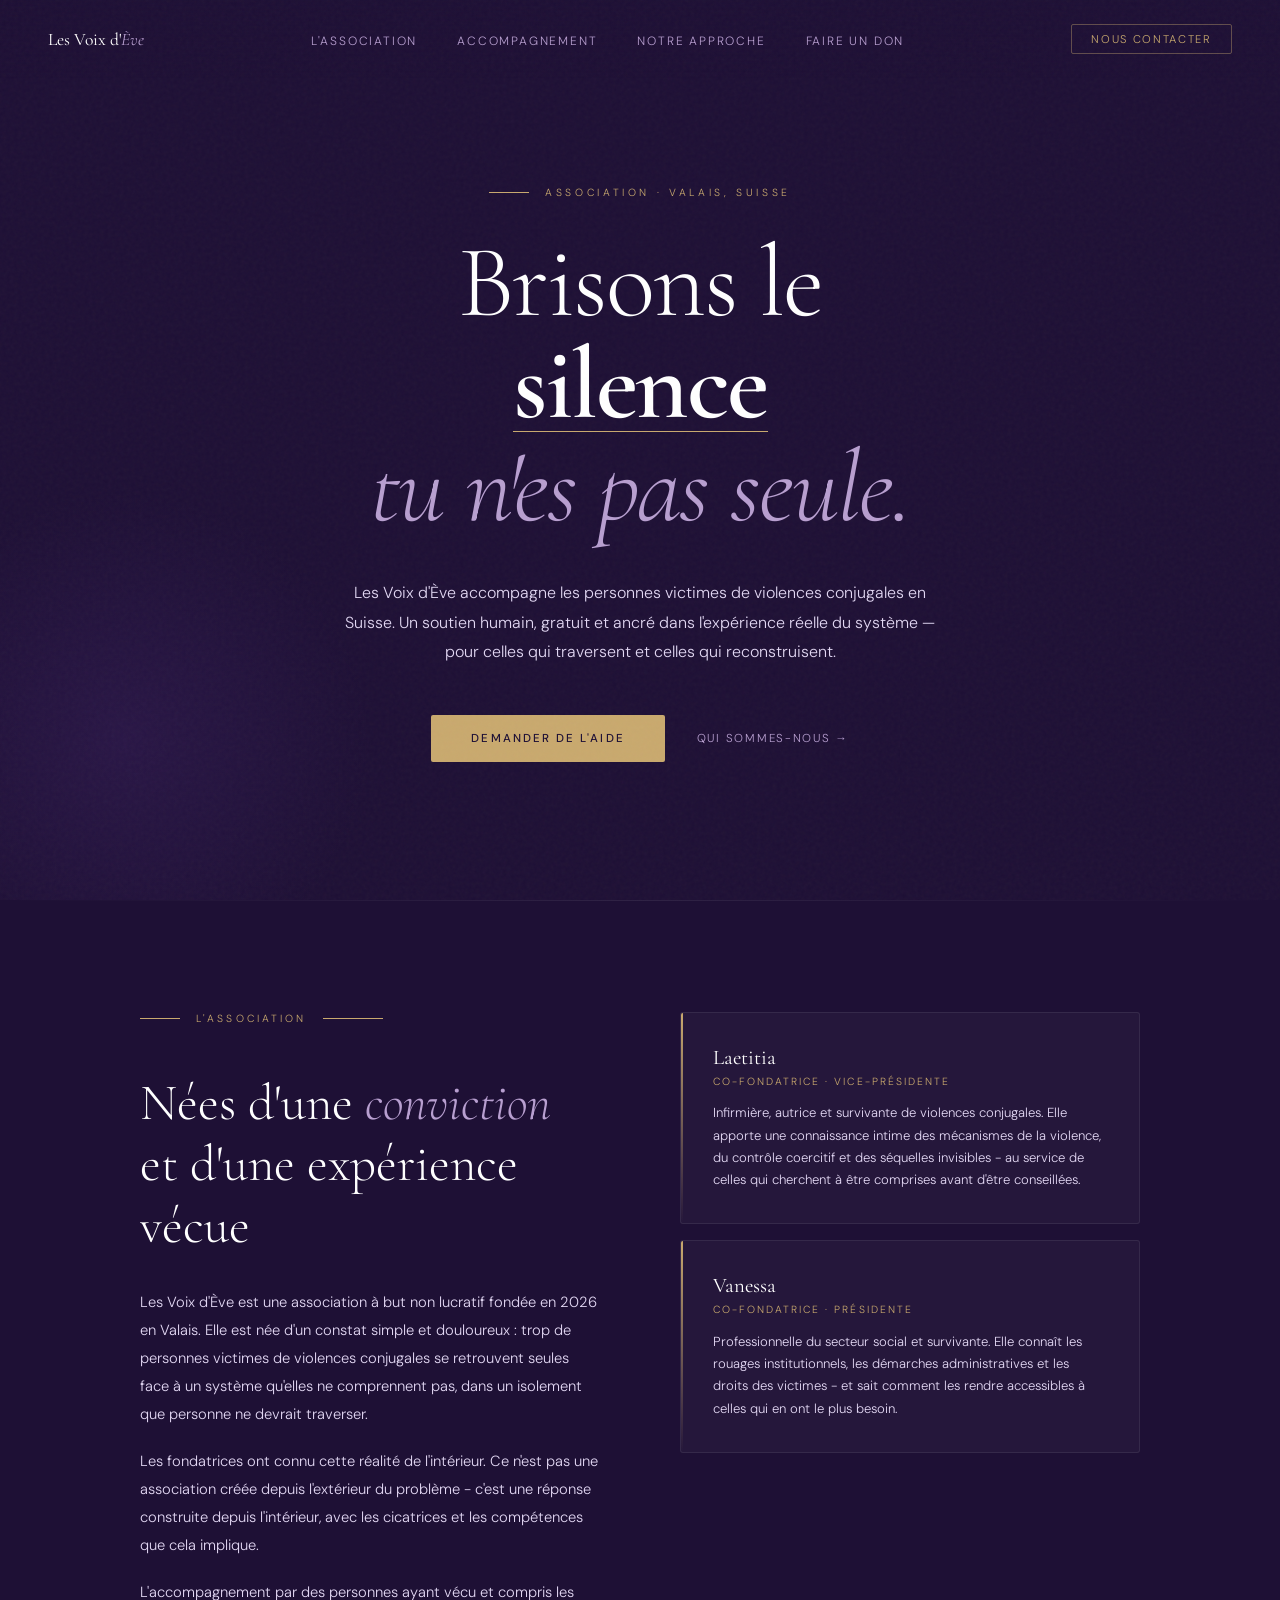
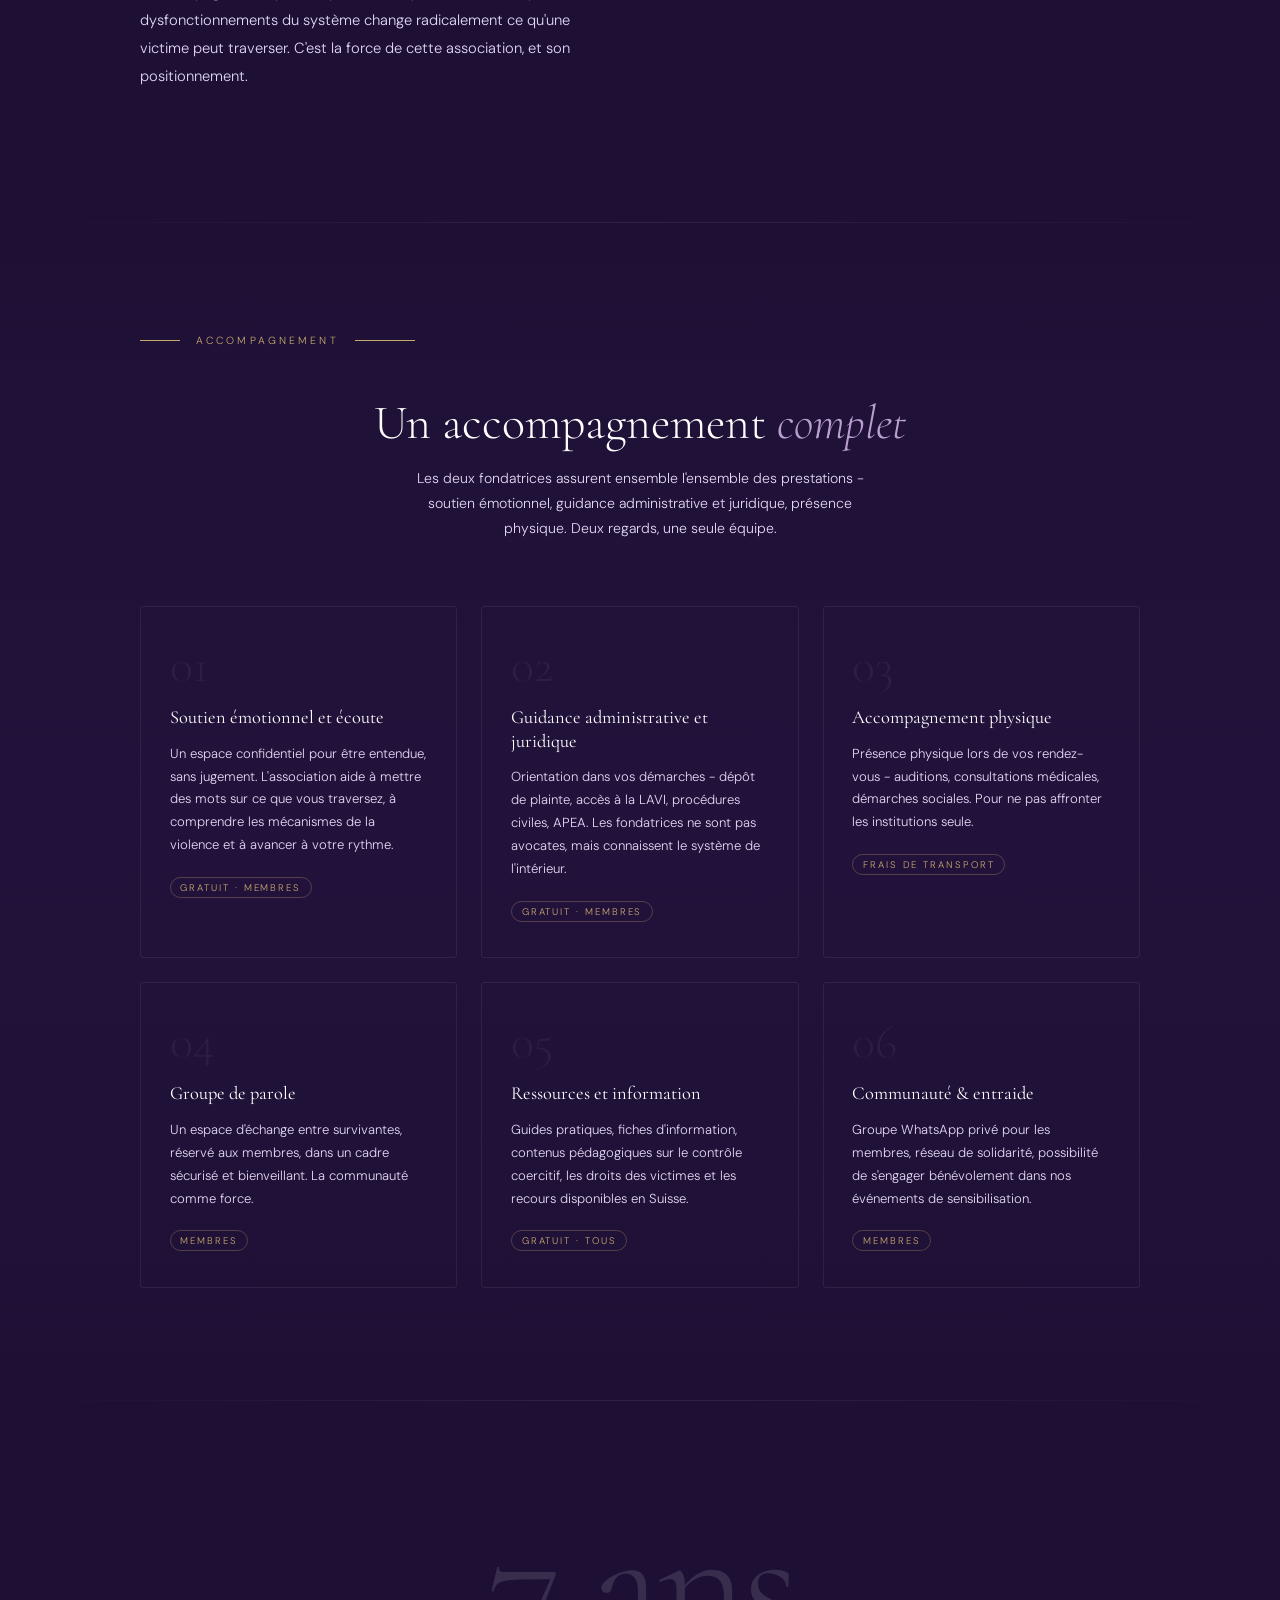
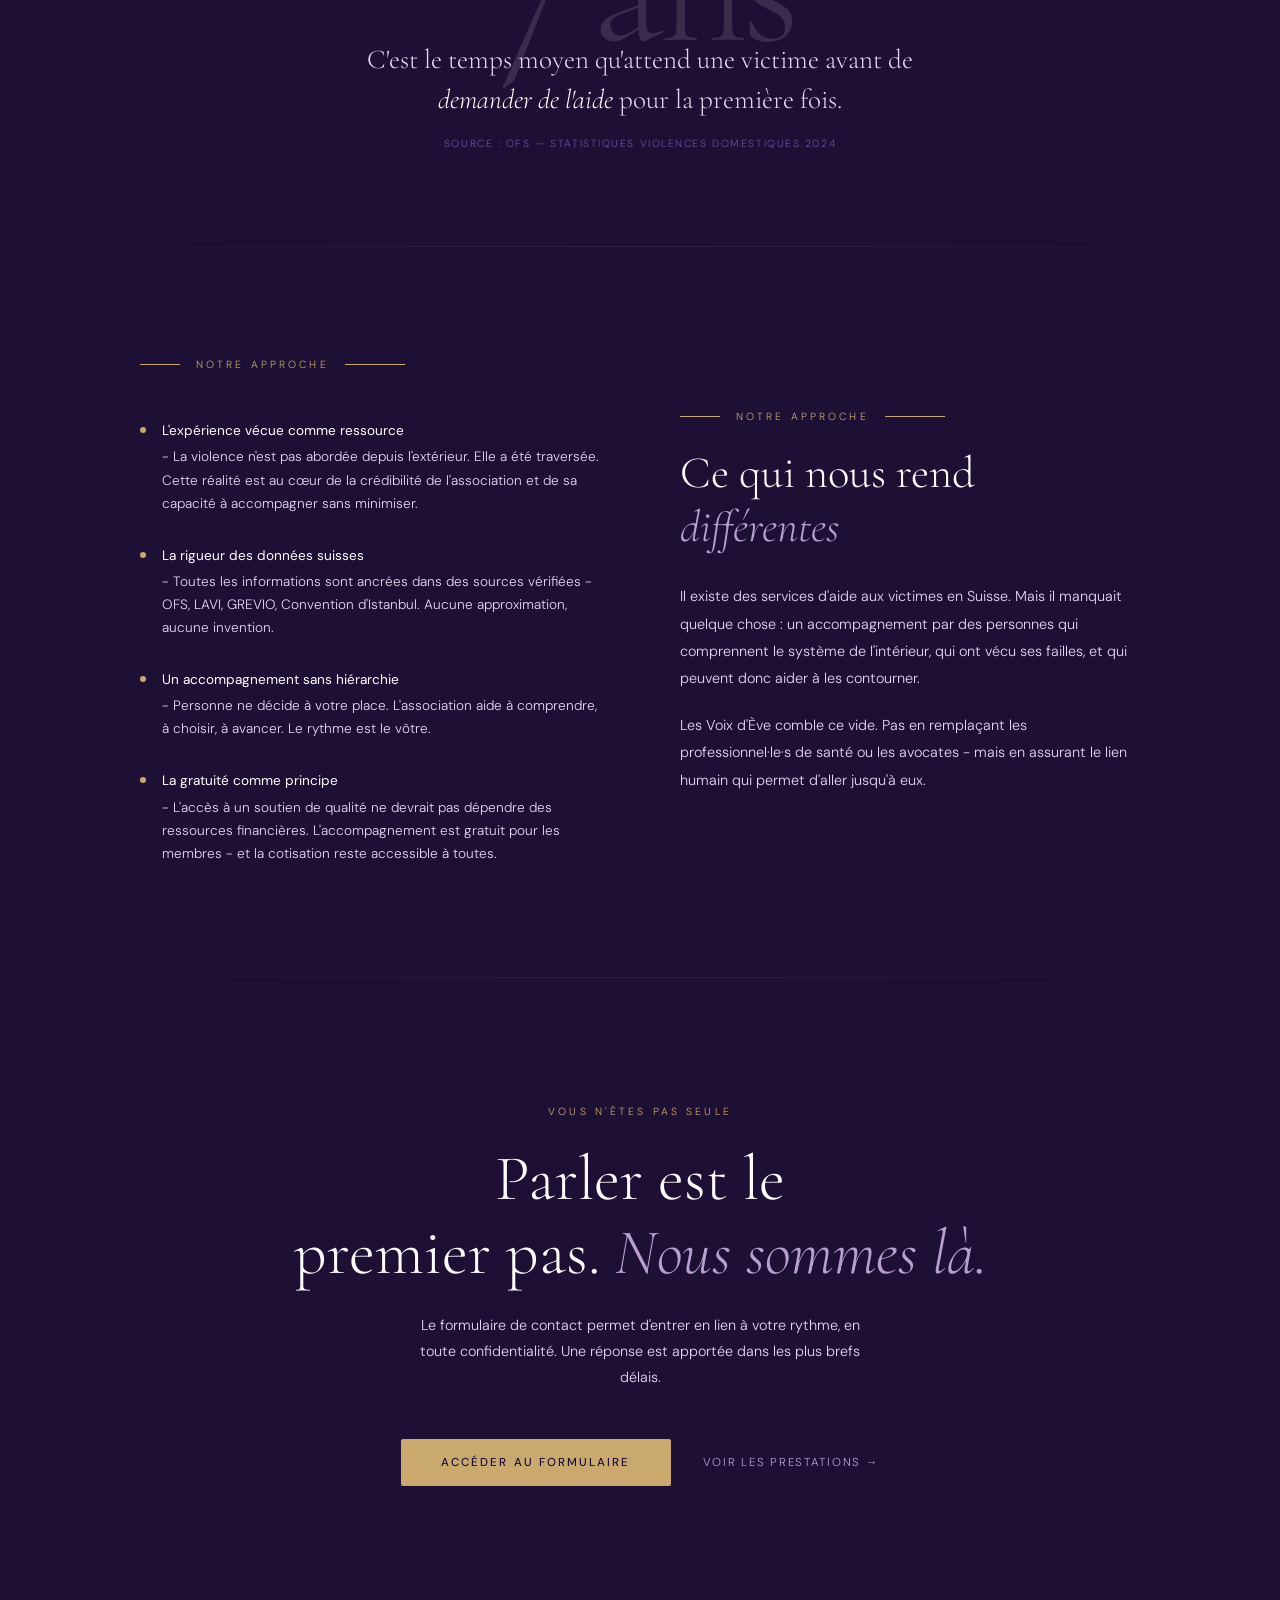
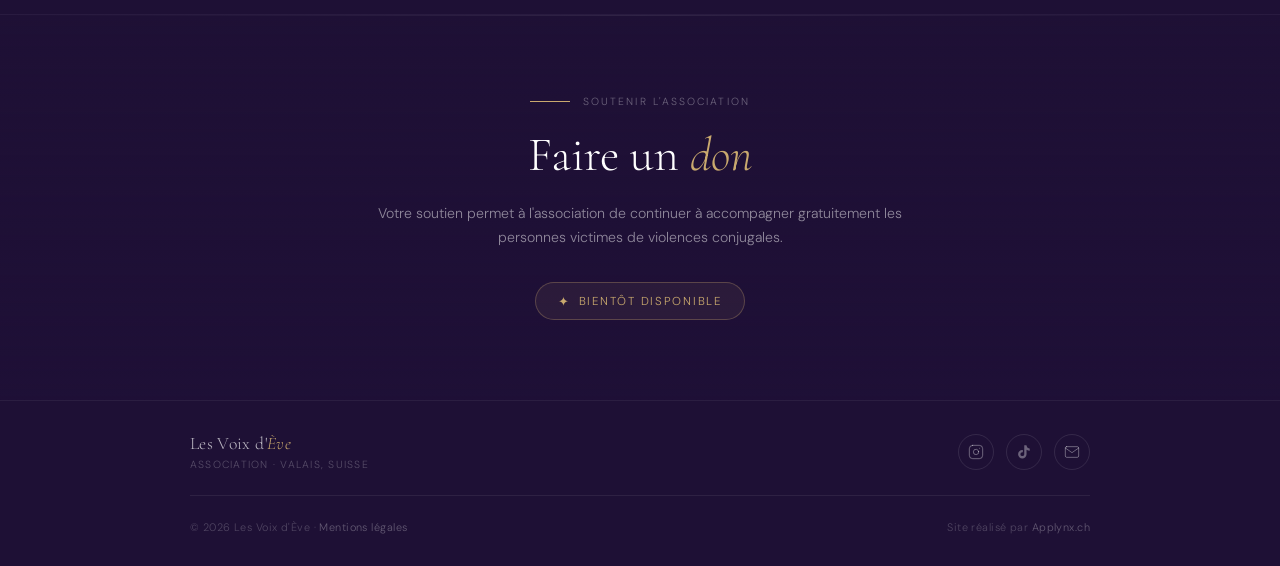
==== index.html @ c091efa7 "design: footer professionnel — logo + tagline à gauche, icônes rondes, bas de page sur 2 colonnes" ====
<!DOCTYPE html>
<html lang="fr">
<head>
  <meta charset="UTF-8" />
  <meta name="viewport" content="width=device-width, initial-scale=1.0" />

  <!-- SEO principal -->
  <title>Les Voix d'Ève – Accompagnement violences conjugales en Suisse</title>
  <meta name="description" content="Les Voix d'Ève est une association valaisanne qui accompagne gratuitement les victimes de violences conjugales en Suisse. Soutien émotionnel, guidance juridique et présence physique par des survivantes." />
  <meta name="keywords" content="violences conjugales Valais, aide victimes violences conjugales Suisse, association violences conjugales, soutien victimes, LAVI Valais, accompagnement juridique victimes, Les Voix d'Ève" />
  <meta name="author" content="Les Voix d'Ève" />
  <meta name="robots" content="index, follow" />
  <link rel="canonical" href="https://lesvoixdeve.ch/" />

  <!-- Open Graph (partage réseaux sociaux) -->
  <meta property="og:type" content="website" />
  <meta property="og:url" content="https://lesvoixdeve.ch/" />
  <meta property="og:title" content="Les Voix d'Ève – Accompagnement violences conjugales en Suisse" />
  <meta property="og:description" content="Association valaisanne qui accompagne gratuitement les victimes de violences conjugales. Soutien émotionnel, guidance juridique, présence physique." />
  <meta property="og:locale" content="fr_CH" />
  <meta property="og:site_name" content="Les Voix d'Ève" />

  <!-- Twitter Card -->
  <meta name="twitter:card" content="summary" />
  <meta name="twitter:title" content="Les Voix d'Ève – Accompagnement violences conjugales en Suisse" />
  <meta name="twitter:description" content="Association valaisanne qui accompagne gratuitement les victimes de violences conjugales en Suisse." />

  <!-- Données structurées Schema.org -->
  <script type="application/ld+json">
  {
    "@context": "https://schema.org",
    "@type": "NGO",
    "name": "Les Voix d'Ève",
    "alternateName": "Les Voix de Ve",
    "url": "https://lesvoixdeve.ch",
    "email": "lesvoixdeve@outlook.com",
    "description": "Association à but non lucratif qui accompagne gratuitement les personnes victimes de violences conjugales en Valais et en Suisse.",
    "foundingDate": "2026",
    "areaServed": {
      "@type": "State",
      "name": "Valais",
      "containedInPlace": {
        "@type": "Country",
        "name": "Suisse"
      }
    },
    "sameAs": [
      "https://www.instagram.com/lesvoixdeve",
      "https://www.tiktok.com/@lesvoixdeve"
    ],
    "contactPoint": {
      "@type": "ContactPoint",
      "email": "lesvoixdeve@outlook.com",
      "contactType": "customer support",
      "availableLanguage": "French"
    },
    "knowsAbout": [
      "Violences conjugales",
      "Aide aux victimes",
      "LAVI",
      "Soutien émotionnel",
      "Guidance juridique"
    ]
  }
  </script>

  <!-- Hreflang -->
  <link rel="alternate" hreflang="fr-CH" href="https://lesvoixdeve.ch/" />
  <link rel="alternate" hreflang="fr" href="https://lesvoixdeve.ch/" />

  <!-- Favicon -->
  <link rel="icon" type="image/svg+xml" href="favicon.svg" />
  <link rel="apple-touch-icon" href="favicon.svg" />

  <!-- Polices locales (conformité LPD — aucun transfert vers Google) -->
  <link rel="stylesheet" href="css/fonts.css" />
  <link rel="stylesheet" href="css/style.css" />
</head>
<body>

  <!-- NAVIGATION -->
  <nav class="nav" id="nav">
    <a href="index.html" class="nav-logo">Les Voix d'<em>Ève</em></a>
    <ul class="nav-links">
      <li><a href="#qui">L'association</a></li>
      <li><a href="#services">Accompagnement</a></li>
      <li><a href="#pourquoi">Notre approche</a></li>
      <li><a href="#don">Faire un don</a></li>
    </ul>
    <a href="https://tally.so/r/Y5dNWq" class="nav-cta" target="_blank" rel="noopener">Nous contacter</a>
    <button class="nav-burger" id="navBurger" aria-label="Menu">
      <span></span><span></span><span></span>
    </button>
  </nav>

  <!-- HERO -->
  <section class="hero" id="hero">
    <div class="hero-inner">
      <p class="hero-eyebrow">
        <span class="eyebrow-line"></span>
        Association · Valais, Suisse
      </p>
      <h1 class="hero-title">
        Brisons le<br>
        <strong>silence</strong><br>
        <em>tu n'es pas seule.</em>
      </h1>
      <p class="hero-desc">
        Les Voix d'Ève accompagne les personnes victimes de violences conjugales en Suisse. Un soutien humain, gratuit et ancré dans l'expérience réelle du système — pour celles qui traversent et celles qui reconstruisent.
      </p>
      <div class="hero-btns">
        <a href="https://tally.so/r/Y5dNWq" class="btn-primary" target="_blank" rel="noopener">Demander de l'aide</a>
        <a href="#qui" class="btn-ghost">Qui sommes-nous <span class="arrow">→</span></a>
      </div>
    </div>
  </section>

  <!-- QUI SOMMES-NOUS -->
  <section class="section-qui" id="qui">
    <div class="section-inner qui-grid">
      <div class="qui-text">
        <p class="section-eyebrow">
          <span class="eyebrow-line"></span>
          L'association
        </p>
        <h2 class="qui-title">Nées d'une <em>conviction</em> et d'une expérience vécue</h2>
        <p class="qui-para">Les Voix d'Ève est une association à but non lucratif fondée en 2026 en Valais. Elle est née d'un constat simple et douloureux : trop de personnes victimes de violences conjugales se retrouvent seules face à un système qu'elles ne comprennent pas, dans un isolement que personne ne devrait traverser.</p>
        <p class="qui-para">Les fondatrices ont connu cette réalité de l'intérieur. Ce n'est pas une association créée depuis l'extérieur du problème - c'est une réponse construite depuis l'intérieur, avec les cicatrices et les compétences que cela implique.</p>
        <p class="qui-para">L'accompagnement par des personnes ayant vécu et compris les dysfonctionnements du système change radicalement ce qu'une victime peut traverser. C'est la force de cette association, et son positionnement.</p>
      </div>
      <div class="qui-cards">
        <div class="fondatrices-card">
          <p class="fondatrice-name">Laetitia</p>
          <p class="fondatrice-role">Co-fondatrice · Vice-présidente</p>
          <p class="fondatrice-desc">Infirmière, autrice et survivante de violences conjugales. Elle apporte une connaissance intime des mécanismes de la violence, du contrôle coercitif et des séquelles invisibles - au service de celles qui cherchent à être comprises avant d'être conseillées.</p>
        </div>
        <div class="fondatrices-card">
          <p class="fondatrice-name">Vanessa</p>
          <p class="fondatrice-role">Co-fondatrice · Présidente</p>
          <p class="fondatrice-desc">Professionnelle du secteur social et survivante. Elle connaît les rouages institutionnels, les démarches administratives et les droits des victimes - et sait comment les rendre accessibles à celles qui en ont le plus besoin.</p>
        </div>
      </div>
    </div>
  </section>

  <!-- SERVICES -->
  <section class="section-services" id="services">
    <div class="section-inner">
      <p class="section-eyebrow">
        <span class="eyebrow-line"></span>
        Accompagnement
      </p>
      <h2 class="services-title">Un accompagnement <em>complet</em></h2>
      <p class="services-intro">Les deux fondatrices assurent ensemble l'ensemble des prestations - soutien émotionnel, guidance administrative et juridique, présence physique. Deux regards, une seule équipe.</p>
      <div class="services-grid">
        <div class="service-card">
          <span class="service-num">01</span>
          <h3 class="service-title">Soutien émotionnel et écoute</h3>
          <p class="service-desc">Un espace confidentiel pour être entendue, sans jugement. L'association aide à mettre des mots sur ce que vous traversez, à comprendre les mécanismes de la violence et à avancer à votre rythme.</p>
          <span class="service-tag">Gratuit · Membres</span>
        </div>
        <div class="service-card">
          <span class="service-num">02</span>
          <h3 class="service-title">Guidance administrative et juridique</h3>
          <p class="service-desc">Orientation dans vos démarches - dépôt de plainte, accès à la LAVI, procédures civiles, APEA. Les fondatrices ne sont pas avocates, mais connaissent le système de l'intérieur.</p>
          <span class="service-tag">Gratuit · Membres</span>
        </div>
        <div class="service-card">
          <span class="service-num">03</span>
          <h3 class="service-title">Accompagnement physique</h3>
          <p class="service-desc">Présence physique lors de vos rendez-vous - auditions, consultations médicales, démarches sociales. Pour ne pas affronter les institutions seule.</p>
          <span class="service-tag">Frais de transport</span>
        </div>
        <div class="service-card">
          <span class="service-num">04</span>
          <h3 class="service-title">Groupe de parole</h3>
          <p class="service-desc">Un espace d'échange entre survivantes, réservé aux membres, dans un cadre sécurisé et bienveillant. La communauté comme force.</p>
          <span class="service-tag">Membres</span>
        </div>
        <div class="service-card">
          <span class="service-num">05</span>
          <h3 class="service-title">Ressources et information</h3>
          <p class="service-desc">Guides pratiques, fiches d'information, contenus pédagogiques sur le contrôle coercitif, les droits des victimes et les recours disponibles en Suisse.</p>
          <span class="service-tag">Gratuit · Tous</span>
        </div>
        <div class="service-card">
          <span class="service-num">06</span>
          <h3 class="service-title">Communauté &amp; entraide</h3>
          <p class="service-desc">Groupe WhatsApp privé pour les membres, réseau de solidarité, possibilité de s'engager bénévolement dans nos événements de sensibilisation.</p>
          <span class="service-tag">Membres</span>
        </div>
      </div>
    </div>
  </section>

  <!-- STATISTIQUE CHOC -->
  <section class="section-stat">
    <div class="stat-bg-num">7 ans</div>
    <div class="stat-content">
      <p class="stat-text">C'est le temps moyen qu'attend une victime avant de <em>demander de l'aide</em> pour la première fois.</p>
      <p class="stat-source">Source : OFS — Statistiques violences domestiques 2024</p>
    </div>
  </section>

  <!-- NOTRE APPROCHE -->
  <section class="section-approche" id="pourquoi">
    <div class="section-inner approche-grid">
      <div class="approche-piliers">
        <p class="section-eyebrow">
          <span class="eyebrow-line"></span>
          Notre approche
        </p>
        <ul class="piliers-list">
          <li class="pilier-item">
            <span class="pilier-dot"></span>
            <span><strong>L'expérience vécue comme ressource</strong> - La violence n'est pas abordée depuis l'extérieur. Elle a été traversée. Cette réalité est au cœur de la crédibilité de l'association et de sa capacité à accompagner sans minimiser.</span>
          </li>
          <li class="pilier-item">
            <span class="pilier-dot"></span>
            <span><strong>La rigueur des données suisses</strong> - Toutes les informations sont ancrées dans des sources vérifiées - OFS, LAVI, GREVIO, Convention d'Istanbul. Aucune approximation, aucune invention.</span>
          </li>
          <li class="pilier-item">
            <span class="pilier-dot"></span>
            <span><strong>Un accompagnement sans hiérarchie</strong> - Personne ne décide à votre place. L'association aide à comprendre, à choisir, à avancer. Le rythme est le vôtre.</span>
          </li>
          <li class="pilier-item">
            <span class="pilier-dot"></span>
            <span><strong>La gratuité comme principe</strong> - L'accès à un soutien de qualité ne devrait pas dépendre des ressources financières. L'accompagnement est gratuit pour les membres - et la cotisation reste accessible à toutes.</span>
          </li>
        </ul>
      </div>
      <div class="approche-texte">
        <p class="section-eyebrow approche-eyebrow">
          <span class="eyebrow-line"></span>
          Notre approche
        </p>
        <h2 class="approche-title">Ce qui nous rend <em>différentes</em></h2>
        <p class="approche-para">Il existe des services d'aide aux victimes en Suisse. Mais il manquait quelque chose : un accompagnement par des personnes qui comprennent le système de l'intérieur, qui ont vécu ses failles, et qui peuvent donc aider à les contourner.</p>
        <p class="approche-para">Les Voix d'Ève comble ce vide. Pas en remplaçant les professionnel·le·s de santé ou les avocates - mais en assurant le lien humain qui permet d'aller jusqu'à eux.</p>
      </div>
    </div>
  </section>

  <!-- CTA FINAL -->
  <section class="section-cta">
    <div class="cta-inner">
      <p class="cta-eyebrow">Vous n'êtes pas seule</p>
      <h2 class="cta-title">Parler est le<br>premier pas. <em>Nous sommes là.</em></h2>
      <p class="cta-sub">Le formulaire de contact permet d'entrer en lien à votre rythme, en toute confidentialité. Une réponse est apportée dans les plus brefs délais.</p>
      <div class="cta-btns">
        <a href="https://tally.so/r/Y5dNWq" class="btn-primary" target="_blank" rel="noopener">Accéder au formulaire</a>
        <a href="prestations.html" class="btn-ghost">Voir les prestations <span class="arrow">→</span></a>
      </div>
    </div>
  </section>

  <!-- DON -->
  <section class="section-don" id="don">
    <div class="don-inner">
      <p class="don-eyebrow">
        <span class="eyebrow-line"></span>
        Soutenir l'association
      </p>
      <h2 class="don-title">Faire un <em>don</em></h2>
      <p class="don-sub">Votre soutien permet à l'association de continuer à accompagner gratuitement les personnes victimes de violences conjugales.</p>
      <div class="don-badge">
        <span class="don-badge-icon">✦</span>
        <span class="don-badge-text">Bientôt disponible</span>
      </div>
    </div>
  </section>

  <!-- FOOTER -->
  <footer class="site-footer">
    <div class="footer-inner">
      <div class="footer-brand">
        <span class="footer-logo">Les Voix d'<em>Ève</em></span>
        <span class="footer-tagline">Association · Valais, Suisse</span>
      </div>
      <div class="footer-links">
        <a href="https://www.instagram.com/lesvoixdeve" target="_blank" rel="noopener" class="footer-social-link" aria-label="Instagram">
          <svg xmlns="http://www.w3.org/2000/svg" width="16" height="16" viewBox="0 0 24 24" fill="none" stroke="currentColor" stroke-width="1.5" stroke-linecap="round" stroke-linejoin="round"><rect x="2" y="2" width="20" height="20" rx="5" ry="5"/><path d="M16 11.37A4 4 0 1 1 12.63 8 4 4 0 0 1 16 11.37z"/><line x1="17.5" y1="6.5" x2="17.51" y2="6.5"/></svg>
        </a>
        <a href="https://www.tiktok.com/@lesvoixdeve" target="_blank" rel="noopener" class="footer-social-link" aria-label="TikTok">
          <svg xmlns="http://www.w3.org/2000/svg" width="16" height="16" viewBox="0 0 24 24" fill="currentColor"><path d="M19.59 6.69a4.83 4.83 0 0 1-3.77-4.25V2h-3.45v13.67a2.89 2.89 0 0 1-2.88 2.5 2.89 2.89 0 0 1-2.89-2.89 2.89 2.89 0 0 1 2.89-2.89c.28 0 .54.04.79.1V9.01a6.33 6.33 0 0 0-.79-.05 6.34 6.34 0 0 0-6.34 6.34 6.34 6.34 0 0 0 6.34 6.34 6.34 6.34 0 0 0 6.33-6.34V8.69a8.18 8.18 0 0 0 4.78 1.52V6.76a4.85 4.85 0 0 1-1.01-.07z"/></svg>
        </a>
        <a href="mailto:lesvoixdeve@outlook.com" class="footer-social-link" aria-label="Email">
          <svg xmlns="http://www.w3.org/2000/svg" width="16" height="16" viewBox="0 0 24 24" fill="none" stroke="currentColor" stroke-width="1.5" stroke-linecap="round" stroke-linejoin="round"><path d="M4 4h16c1.1 0 2 .9 2 2v12c0 1.1-.9 2-2 2H4c-1.1 0-2-.9-2-2V6c0-1.1.9-2 2-2z"/><polyline points="22,6 12,13 2,6"/></svg>
        </a>
      </div>
    </div>
    <div class="footer-bottom">
      <span>© 2026 Les Voix d'Ève · <a href="mentions-legales.html">Mentions légales</a></span>
      <span>Site réalisé par <a href="https://applynx.ch" target="_blank" rel="noopener">Applynx.ch</a></span>
    </div>
  </footer>

  <script src="js/main.js"></script>
</body>
</html>
---- css/fonts.css ----
/* ── Polices hébergées localement (conformité LPD/RGPD) ───────── */

/* Cormorant Garamond 300 */
@font-face {
  font-family: 'Cormorant Garamond';
  font-style: normal;
  font-weight: 300;
  font-display: swap;
  src: url('../fonts/cormorant-garamond-v21-latin-300.woff2') format('woff2');
}

/* Cormorant Garamond 300 Italic */
@font-face {
  font-family: 'Cormorant Garamond';
  font-style: italic;
  font-weight: 300;
  font-display: swap;
  src: url('../fonts/cormorant-garamond-v21-latin-300italic.woff2') format('woff2');
}

/* Cormorant Garamond 400 */
@font-face {
  font-family: 'Cormorant Garamond';
  font-style: normal;
  font-weight: 400;
  font-display: swap;
  src: url('../fonts/cormorant-garamond-v21-latin-regular.woff2') format('woff2');
}

/* Cormorant Garamond 400 Italic */
@font-face {
  font-family: 'Cormorant Garamond';
  font-style: italic;
  font-weight: 400;
  font-display: swap;
  src: url('../fonts/cormorant-garamond-v21-latin-italic.woff2') format('woff2');
}

/* Cormorant Garamond 600 */
@font-face {
  font-family: 'Cormorant Garamond';
  font-style: normal;
  font-weight: 600;
  font-display: swap;
  src: url('../fonts/cormorant-garamond-v21-latin-600.woff2') format('woff2');
}

/* Cormorant Garamond 600 Italic */
@font-face {
  font-family: 'Cormorant Garamond';
  font-style: italic;
  font-weight: 600;
  font-display: swap;
  src: url('../fonts/cormorant-garamond-v21-latin-600italic.woff2') format('woff2');
}

/* DM Sans 300 */
@font-face {
  font-family: 'DM Sans';
  font-style: normal;
  font-weight: 300;
  font-display: swap;
  src: url('../fonts/dm-sans-v17-latin-300.woff2') format('woff2');
}

/* DM Sans 400 */
@font-face {
  font-family: 'DM Sans';
  font-style: normal;
  font-weight: 400;
  font-display: swap;
  src: url('../fonts/dm-sans-v17-latin-regular.woff2') format('woff2');
}

/* DM Sans 500 */
@font-face {
  font-family: 'DM Sans';
  font-style: normal;
  font-weight: 500;
  font-display: swap;
  src: url('../fonts/dm-sans-v17-latin-500.woff2') format('woff2');
}
---- css/style.css ----
/* ============================================================
   LES VOIX D'ÈVE — CSS PAGE D'ACCUEIL
   Version 1.0 · Avril 2026
   ============================================================ */

/* ── Variables ─────────────────────────────────────────────── */
:root {
  --violet-deep:  #1E1035;
  --violet-mid:   #3A2060;
  --violet-soft:  #6B4FA0;
  --violet-light: #B89FD0;
  --violet-pale:  #E4D9F5;
  --gold:         #C9A96E;
  --white:        #FFFFFF;
  --cream:        #FAF7F4;
}

/* ── Reset ──────────────────────────────────────────────────── */
*, *::before, *::after {
  margin: 0;
  padding: 0;
  box-sizing: border-box;
}

html { scroll-behavior: smooth; }

body {
  background-color: var(--violet-deep);
  color: var(--white);
  font-family: 'DM Sans', sans-serif;
  font-weight: 300;
  overflow-x: hidden;
  cursor: default;
}

/* Grain de texture */
body::before {
  content: '';
  position: fixed;
  inset: 0;
  background-image: url("data:image/svg+xml,%3Csvg viewBox='0 0 256 256' xmlns='http://www.w3.org/2000/svg'%3E%3Cfilter id='noise'%3E%3CfeTurbulence type='fractalNoise' baseFrequency='0.9' numOctaves='4' stitchTiles='stitch'/%3E%3C/filter%3E%3Crect width='100%25' height='100%25' filter='url(%23noise)'/%3E%3C/svg%3E");
  opacity: 0.035;
  pointer-events: none;
  z-index: 100;
}

/* ── Navigation ─────────────────────────────────────────────── */
.nav {
  position: fixed;
  top: 0;
  left: 0;
  right: 0;
  z-index: 50;
  display: flex;
  align-items: center;
  justify-content: space-between;
  padding: 1.5rem 3rem;
  background: linear-gradient(to bottom, rgba(30,16,53,0.95), transparent);
  transition: background 0.3s;
}

.nav.scrolled {
  background: rgba(30,16,53,0.97);
}

.nav-logo {
  font-family: 'Cormorant Garamond', serif;
  font-size: 1.1rem;
  font-weight: 400;
  color: var(--white);
  text-decoration: none;
}

.nav-logo em {
  font-style: italic;
  color: var(--violet-light);
}

.nav-links {
  display: flex;
  gap: 2.5rem;
  list-style: none;
}

.nav-links a {
  font-family: 'DM Sans', sans-serif;
  font-size: 0.75rem;
  letter-spacing: 0.15em;
  text-transform: uppercase;
  color: var(--violet-light);
  text-decoration: none;
  transition: color 0.2s;
}

.nav-links a:hover { color: var(--white); }

.nav-cta {
  font-size: 0.7rem;
  letter-spacing: 0.15em;
  text-transform: uppercase;
  color: var(--gold);
  text-decoration: none;
  border: 1px solid rgba(201,169,110,0.4);
  padding: 0.45rem 1.2rem;
  border-radius: 2px;
  transition: background 0.2s, color 0.2s;
}

.nav-cta:hover {
  background: var(--gold);
  color: var(--violet-deep);
}

.nav-burger {
  display: none;
  flex-direction: column;
  gap: 5px;
  background: none;
  border: none;
  cursor: pointer;
  padding: 4px;
}

.nav-burger span {
  display: block;
  width: 22px;
  height: 1.5px;
  background: var(--white);
  transition: transform 0.3s, opacity 0.3s;
}

/* ── Keyframes ──────────────────────────────────────────────── */
@keyframes fadeUp {
  from { opacity: 0; transform: translateY(24px); }
  to   { opacity: 1; transform: translateY(0); }
}

@keyframes lineReveal {
  from { transform: scaleX(0); }
  to   { transform: scaleX(1); }
}

@keyframes scrollPulse {
  0%, 100% { opacity: 0.4; transform: scaleY(1); }
  50%       { opacity: 0.9; transform: scaleY(1.2); }
}

/* ── Section séparateur ─────────────────────────────────────── */
section { position: relative; }

section::before {
  content: '';
  position: absolute;
  top: 0; left: 0; right: 0;
  height: 1px;
  background: linear-gradient(to right, transparent, rgba(255,255,255,0.08), transparent);
}

.hero::before { display: none; }

/* ── Eyebrow réutilisable ───────────────────────────────────── */
.section-eyebrow {
  font-size: 0.65rem;
  letter-spacing: 0.3em;
  text-transform: uppercase;
  color: var(--gold);
  display: flex;
  align-items: center;
  gap: 1rem;
  margin-bottom: 3rem;
}

.eyebrow-line {
  display: block;
  width: 40px;
  height: 1px;
  background: var(--gold);
  flex-shrink: 0;
}

.section-eyebrow::after {
  content: '';
  flex: 1;
  max-width: 60px;
  height: 1px;
  background: var(--gold);
}

/* ── Section inner ──────────────────────────────────────────── */
.section-inner {
  max-width: 1000px;
  margin: 0 auto;
}

/* ── HERO ───────────────────────────────────────────────────── */
.hero {
  min-height: 100vh;
  display: flex;
  flex-direction: column;
  justify-content: center;
  align-items: center;
  padding: 8rem 2rem 5rem;
  overflow: hidden;
  position: relative;
  width: 100%;
  box-sizing: border-box;
}

/* Cercle haut droite */
.hero::before {
  content: '';
  position: absolute;
  top: -20%; right: -15%;
  width: 700px; height: 700px;
  border-radius: 50%;
  background: radial-gradient(circle, rgba(107,79,160,0.18) 0%, transparent 70%);
  pointer-events: none;
}

/* Cercle bas gauche */
.hero::after {
  content: '';
  position: absolute;
  bottom: -10%; left: -10%;
  width: 500px; height: 500px;
  border-radius: 50%;
  background: radial-gradient(circle, rgba(58,32,96,0.4) 0%, transparent 70%);
  pointer-events: none;
}

.hero-inner {
  width: 100%;
  max-width: 860px;
  position: relative;
  z-index: 2;
  text-align: center;
}

.hero-eyebrow {
  font-size: 0.65rem;
  letter-spacing: 0.35em;
  text-transform: uppercase;
  color: var(--gold);
  display: flex;
  align-items: center;
  justify-content: center;
  gap: 1rem;
  margin-bottom: 2rem;
  opacity: 0;
  animation: fadeUp 0.8s ease forwards;
  animation-delay: 0.2s;
}

.hero-eyebrow .eyebrow-line {
  width: 40px;
  height: 1px;
  background: var(--gold);
  flex-shrink: 0;
}

.hero-title {
  font-family: 'Cormorant Garamond', serif;
  font-size: clamp(3.5rem, 8vw, 7rem);
  font-weight: 300;
  line-height: 1.0;
  letter-spacing: -0.02em;
  margin-bottom: 2.5rem;
  text-align: center;
  opacity: 0;
  animation: fadeUp 0.9s ease forwards;
  animation-delay: 0.4s;
}

.hero-title strong {
  position: relative;
  display: inline-block;
}

/* Ligne dorée sous "silence" */
.hero-title strong::after {
  content: '';
  position: absolute;
  bottom: 4px; left: 0;
  width: 100%; height: 1px;
  background: var(--gold);
  transform: scaleX(0);
  transform-origin: left;
  animation: lineReveal 0.8s ease forwards 1.4s;
}

.hero-title em {
  font-style: italic;
  color: var(--violet-light);
}

.hero-desc {
  max-width: 600px;
  margin-left: auto;
  margin-right: auto;
  font-size: 1rem;
  font-weight: 300;
  color: var(--violet-pale);
  line-height: 1.85;
  margin-bottom: 3rem;
  text-align: center;
  opacity: 0;
  animation: fadeUp 0.9s ease forwards;
  animation-delay: 0.7s;
}

.hero-btns {
  display: flex;
  align-items: center;
  justify-content: center;
  gap: 2rem;
  flex-wrap: wrap;
  opacity: 0;
  animation: fadeUp 0.9s ease forwards;
  animation-delay: 0.9s;
}

/* ── Boutons ────────────────────────────────────────────────── */
.btn-primary {
  display: inline-block;
  background: var(--gold);
  color: var(--violet-deep);
  font-family: 'DM Sans', sans-serif;
  font-size: 0.72rem;
  font-weight: 500;
  letter-spacing: 0.18em;
  text-transform: uppercase;
  text-decoration: none;
  padding: 1rem 2.5rem;
  border-radius: 2px;
  transition: opacity 0.2s, transform 0.2s;
}

.btn-primary:hover {
  opacity: 0.85;
  transform: translateY(-1px);
}

.btn-ghost {
  font-family: 'DM Sans', sans-serif;
  font-size: 0.72rem;
  letter-spacing: 0.15em;
  text-transform: uppercase;
  color: var(--violet-light);
  text-decoration: none;
  transition: color 0.2s;
}

.btn-ghost .arrow {
  display: inline-block;
  transition: transform 0.2s;
}

.btn-ghost:hover { color: var(--white); }
.btn-ghost:hover .arrow { transform: translateX(4px); }

/* Statistique flottante */
.hero-stat {
  position: absolute;
  right: 3rem;
  bottom: 8rem;
  text-align: right;
  z-index: 2;
  opacity: 0;
  animation: fadeUp 0.9s ease forwards;
  animation-delay: 1.1s;
}

.hero-stat-num {
  display: block;
  font-family: 'Cormorant Garamond', serif;
  font-size: 4rem;
  font-weight: 300;
  color: rgba(255,255,255,0.08);
  line-height: 1;
}

.hero-stat-label {
  display: block;
  font-size: 0.65rem;
  letter-spacing: 0.2em;
  text-transform: uppercase;
  color: var(--violet-soft);
}

/* Scroll hint */
.scroll-hint {
  position: absolute;
  bottom: 2.5rem;
  left: 50%;
  transform: translateX(-50%);
  display: flex;
  flex-direction: column;
  align-items: center;
  gap: 0.5rem;
  z-index: 2;
  opacity: 0;
  animation: fadeUp 0.9s ease forwards;
  animation-delay: 1.5s;
}

.scroll-text {
  font-size: 0.6rem;
  letter-spacing: 0.2em;
  text-transform: uppercase;
  color: var(--violet-soft);
  text-decoration: none;
  display: block;
}

.scroll-line {
  width: 1px;
  height: 40px;
  background: linear-gradient(to bottom, var(--violet-soft), transparent);
  animation: scrollPulse 2s ease-in-out infinite;
  animation-delay: 2s;
}

/* ── QUI SOMMES-NOUS ────────────────────────────────────────── */
.section-qui {
  padding: 7rem 3rem;
}

.qui-grid {
  display: grid;
  grid-template-columns: 1fr 1fr;
  gap: 5rem;
  align-items: start;
}

.qui-title {
  font-family: 'Cormorant Garamond', serif;
  font-size: clamp(2.2rem, 4vw, 3.2rem);
  font-weight: 300;
  line-height: 1.2;
  margin-bottom: 2rem;
}

.qui-title em {
  font-style: italic;
  color: var(--violet-light);
}

.qui-para {
  font-size: 0.92rem;
  font-weight: 300;
  color: var(--violet-pale);
  line-height: 1.9;
  margin-bottom: 1.2rem;
}

/* Cartes fondatrices */
.fondatrices-card {
  background: rgba(255,255,255,0.03);
  border: 1px solid rgba(255,255,255,0.08);
  border-radius: 3px;
  padding: 2rem;
  margin-bottom: 1rem;
  position: relative;
  overflow: hidden;
  transition: border-color 0.3s, background 0.3s;
}

.fondatrices-card:hover {
  border-color: rgba(201,169,110,0.25);
  background: rgba(255,255,255,0.05);
}

/* Liseré gauche doré */
.fondatrices-card::before {
  content: '';
  position: absolute;
  left: 0; top: 0; bottom: 0;
  width: 2px;
  background: linear-gradient(to bottom, var(--gold), transparent);
}

.fondatrice-name {
  font-family: 'Cormorant Garamond', serif;
  font-size: 1.3rem;
  font-weight: 400;
  color: var(--white);
  margin-bottom: 0.3rem;
}

.fondatrice-role {
  font-size: 0.65rem;
  letter-spacing: 0.2em;
  text-transform: uppercase;
  color: var(--gold);
  margin-bottom: 0.9rem;
}

.fondatrice-desc {
  font-size: 0.82rem;
  color: var(--violet-pale);
  line-height: 1.7;
}

/* ── SERVICES ───────────────────────────────────────────────── */
.section-services {
  padding: 7rem 3rem;
  background: linear-gradient(180deg, transparent, rgba(58,32,96,0.15), transparent);
}

.services-title {
  font-family: 'Cormorant Garamond', serif;
  font-size: clamp(2rem, 4vw, 3rem);
  font-weight: 300;
  text-align: center;
  line-height: 1.2;
  margin-bottom: 0.8rem;
}

.services-title em {
  font-style: italic;
  color: var(--violet-light);
}

.services-intro {
  font-size: 0.88rem;
  color: var(--violet-pale);
  text-align: center;
  max-width: 480px;
  margin: 0 auto 4rem;
  line-height: 1.8;
}

.services-grid {
  display: grid;
  grid-template-columns: repeat(3, 1fr);
  gap: 1.5rem;
}

.service-card {
  border: 1px solid rgba(255,255,255,0.07);
  border-radius: 3px;
  padding: 2.2rem 1.8rem;
  transition: border-color 0.3s, background 0.3s, transform 0.3s;
}

.service-card:hover {
  border-color: rgba(201,169,110,0.3);
  background: rgba(255,255,255,0.03);
  transform: translateY(-3px);
}

.service-num {
  font-family: 'Cormorant Garamond', serif;
  font-size: 3rem;
  font-weight: 300;
  color: rgba(255,255,255,0.05);
  display: block;
  margin-bottom: 1rem;
  line-height: 1;
}

.service-title {
  font-family: 'Cormorant Garamond', serif;
  font-size: 1.15rem;
  font-weight: 400;
  color: var(--white);
  line-height: 1.3;
  margin-bottom: 0.8rem;
}

.service-desc {
  font-size: 0.82rem;
  color: var(--violet-pale);
  line-height: 1.75;
}

.service-tag {
  display: inline-block;
  font-size: 0.6rem;
  letter-spacing: 0.2em;
  text-transform: uppercase;
  color: var(--gold);
  border: 1px solid rgba(201,169,110,0.3);
  padding: 0.2rem 0.6rem;
  border-radius: 20px;
  margin-top: 1.2rem;
}

/* ── STATISTIQUE CHOC ───────────────────────────────────────── */
.section-stat {
  padding: 6rem 3rem;
  text-align: center;
  position: relative;
  overflow: hidden;
}

.stat-bg-num {
  font-family: 'Cormorant Garamond', serif;
  font-size: clamp(5rem, 14vw, 11rem);
  font-weight: 300;
  color: rgba(255,255,255,0.12);
  letter-spacing: -0.04em;
  display: block;
  line-height: 1;
  user-select: none;
  pointer-events: none;
}

.stat-content {
  position: relative;
  z-index: 2;
  margin-top: -2rem;
}

.stat-text {
  font-family: 'Cormorant Garamond', serif;
  font-size: clamp(1.2rem, 2.5vw, 1.7rem);
  font-weight: 300;
  color: var(--violet-pale);
  max-width: 600px;
  margin: 0 auto;
  line-height: 1.5;
}

.stat-text em {
  font-style: italic;
  color: var(--white);
}

.stat-source {
  font-size: 0.65rem;
  letter-spacing: 0.15em;
  text-transform: uppercase;
  color: var(--violet-soft);
  margin-top: 1rem;
}

/* ── NOTRE APPROCHE ─────────────────────────────────────────── */
.section-approche {
  padding: 7rem 3rem;
}

.approche-grid {
  display: grid;
  grid-template-columns: 1fr 1fr;
  gap: 5rem;
  align-items: center;
}

.piliers-list {
  list-style: none;
  display: flex;
  flex-direction: column;
  gap: 1.8rem;
}

.pilier-item {
  display: flex;
  gap: 1rem;
  align-items: flex-start;
  font-size: 0.85rem;
  color: var(--violet-pale);
  line-height: 1.7;
}

.pilier-dot {
  width: 6px;
  height: 6px;
  border-radius: 50%;
  background: var(--gold);
  flex-shrink: 0;
  margin-top: 0.5rem;
}

.pilier-item strong {
  color: var(--white);
  font-weight: 400;
  display: block;
  margin-bottom: 0.2rem;
}

.approche-eyebrow { margin-bottom: 1.5rem; }

.approche-title {
  font-family: 'Cormorant Garamond', serif;
  font-size: clamp(2rem, 3.5vw, 2.8rem);
  font-weight: 300;
  line-height: 1.2;
  margin-bottom: 1.8rem;
}

.approche-title em {
  font-style: italic;
  color: var(--violet-light);
}

.approche-para {
  font-size: 0.9rem;
  color: var(--violet-pale);
  line-height: 1.9;
  margin-bottom: 1.2rem;
}

/* ── CTA FINAL ──────────────────────────────────────────────── */
.section-cta {
  padding: 8rem 3rem;
  text-align: center;
  position: relative;
  overflow: hidden;
}

.section-cta::before {
  content: '';
  position: absolute;
  inset: 0;
  background: radial-gradient(ellipse at center, rgba(107,79,160,0.2) 0%, transparent 70%);
  pointer-events: none;
}

.cta-inner {
  position: relative;
  z-index: 2;
}

.cta-eyebrow {
  font-size: 0.65rem;
  letter-spacing: 0.3em;
  text-transform: uppercase;
  color: var(--gold);
  display: block;
  margin-bottom: 1.5rem;
}

.cta-title {
  font-family: 'Cormorant Garamond', serif;
  font-size: clamp(2.5rem, 5vw, 4rem);
  font-weight: 300;
  line-height: 1.15;
  margin-bottom: 1.5rem;
}

.cta-title em {
  font-style: italic;
  color: var(--violet-light);
}

.cta-sub {
  font-size: 0.9rem;
  color: var(--violet-pale);
  max-width: 440px;
  margin: 0 auto 3rem;
  line-height: 1.8;
}

.cta-btns {
  display: flex;
  justify-content: center;
  align-items: center;
  gap: 2rem;
  flex-wrap: wrap;
}

/* ── Responsive ─────────────────────────────────────────────── */
@media (max-width: 768px) {
  .nav {
    padding: 1.2rem 1.5rem;
  }

  .nav-links { display: none; }

  .nav-burger { display: flex; }

  .nav-links.open {
    display: flex;
    flex-direction: column;
    position: fixed;
    top: 0; left: 0; right: 0; bottom: 0;
    background: rgba(30,16,53,0.98);
    justify-content: center;
    align-items: center;
    gap: 2.5rem;
    z-index: 40;
  }

  .nav-links.open a {
    font-size: 1rem;
  }

  .hero {
    padding: 7rem 1.5rem 4rem;
  }

  .hero-stat { display: none; }

  .qui-grid,
  .approche-grid {
    grid-template-columns: 1fr;
    gap: 3rem;
  }

  .services-grid {
    grid-template-columns: 1fr;
  }

  .section-qui,
  .section-services,
  .section-approche {
    padding: 5rem 1.5rem;
  }

  .section-cta { padding: 5rem 1.5rem; }

  .cta-btns { flex-direction: column; gap: 1rem; }

  .scroll-hint { display: none; }
}

/* ── Footer ─────────────────────────────────────────────────── */
.site-footer {
  text-align: center;
  padding: 2rem 1.5rem;
  border-top: 1px solid rgba(255,255,255,0.06);
}

.site-footer p {
  font-size: 0.72rem;
  color: rgba(255,255,255,0.25);
  letter-spacing: 0.05em;
}

.site-footer a {
  color: rgba(255,255,255,0.35);
  text-decoration: none;
  transition: color 0.2s;
}

.site-footer a:hover {
  color: var(--gold);
}

/* ── Section Don ─────────────────────────────────────────────── */
.section-don {
  padding: 5rem 2rem;
  text-align: center;
  background: linear-gradient(180deg, rgba(45,27,78,0) 0%, rgba(30,15,55,0.6) 100%);
  border-top: 1px solid rgba(255,255,255,0.05);
}

.don-inner {
  max-width: 560px;
  margin: 0 auto;
}

.don-eyebrow {
  display: flex;
  align-items: center;
  justify-content: center;
  gap: 0.8rem;
  font-size: 0.65rem;
  letter-spacing: 0.2em;
  text-transform: uppercase;
  color: rgba(255,255,255,0.35);
  margin-bottom: 1.2rem;
}

.don-title {
  font-family: 'Cormorant Garamond', serif;
  font-size: clamp(2rem, 4vw, 3rem);
  font-weight: 300;
  color: var(--white);
  margin-bottom: 1rem;
  line-height: 1.2;
}

.don-title em {
  font-style: italic;
  color: var(--gold);
}

.don-sub {
  font-size: 0.88rem;
  color: rgba(255,255,255,0.5);
  line-height: 1.75;
  margin-bottom: 2rem;
}

.don-badge {
  display: inline-flex;
  align-items: center;
  gap: 0.6rem;
  background: rgba(201,169,110,0.08);
  border: 1px solid rgba(201,169,110,0.3);
  border-radius: 40px;
  padding: 0.6rem 1.4rem;
}

.don-badge-icon {
  color: var(--gold);
  font-size: 0.8rem;
}

.don-badge-text {
  font-size: 0.72rem;
  letter-spacing: 0.15em;
  text-transform: uppercase;
  color: var(--gold);
}

/* ── Footer redesign ───────────────────────────────────────────────── */
.footer-inner {
  display: flex;
  align-items: center;
  justify-content: space-between;
  gap: 1.5rem;
  max-width: 900px;
  margin: 0 auto 1.5rem;
  padding-bottom: 1.5rem;
  border-bottom: 1px solid rgba(255,255,255,0.07);
}

.footer-brand {
  display: flex;
  flex-direction: column;
  gap: 0.25rem;
  text-align: left;
}

.footer-logo {
  font-family: 'Cormorant Garamond', serif;
  font-size: 1.1rem;
  font-weight: 300;
  color: rgba(255,255,255,0.7);
  letter-spacing: 0.02em;
}

.footer-logo em {
  font-style: italic;
  color: var(--gold);
}

.footer-tagline {
  font-size: 0.65rem;
  letter-spacing: 0.12em;
  text-transform: uppercase;
  color: rgba(255,255,255,0.25);
}

.footer-links {
  display: flex;
  align-items: center;
  gap: 0.75rem;
}

.footer-social-link {
  display: inline-flex;
  align-items: center;
  justify-content: center;
  width: 36px;
  height: 36px;
  border-radius: 50%;
  border: 1px solid rgba(255,255,255,0.1);
  color: rgba(255,255,255,0.4);
  text-decoration: none;
  transition: border-color 0.2s, color 0.2s, background 0.2s;
}

.footer-social-link:hover {
  border-color: var(--gold);
  color: var(--gold);
  background: rgba(201,169,110,0.08);
}

.footer-bottom {
  display: flex;
  align-items: center;
  justify-content: space-between;
  max-width: 900px;
  margin: 0 auto;
  gap: 1rem;
  flex-wrap: wrap;
}

.footer-bottom span {
  font-size: 0.68rem;
  color: rgba(255,255,255,0.22);
  letter-spacing: 0.04em;
}

.footer-bottom a {
  color: rgba(255,255,255,0.3);
  text-decoration: none;
  transition: color 0.2s;
}

.footer-bottom a:hover {
  color: var(--gold);
}
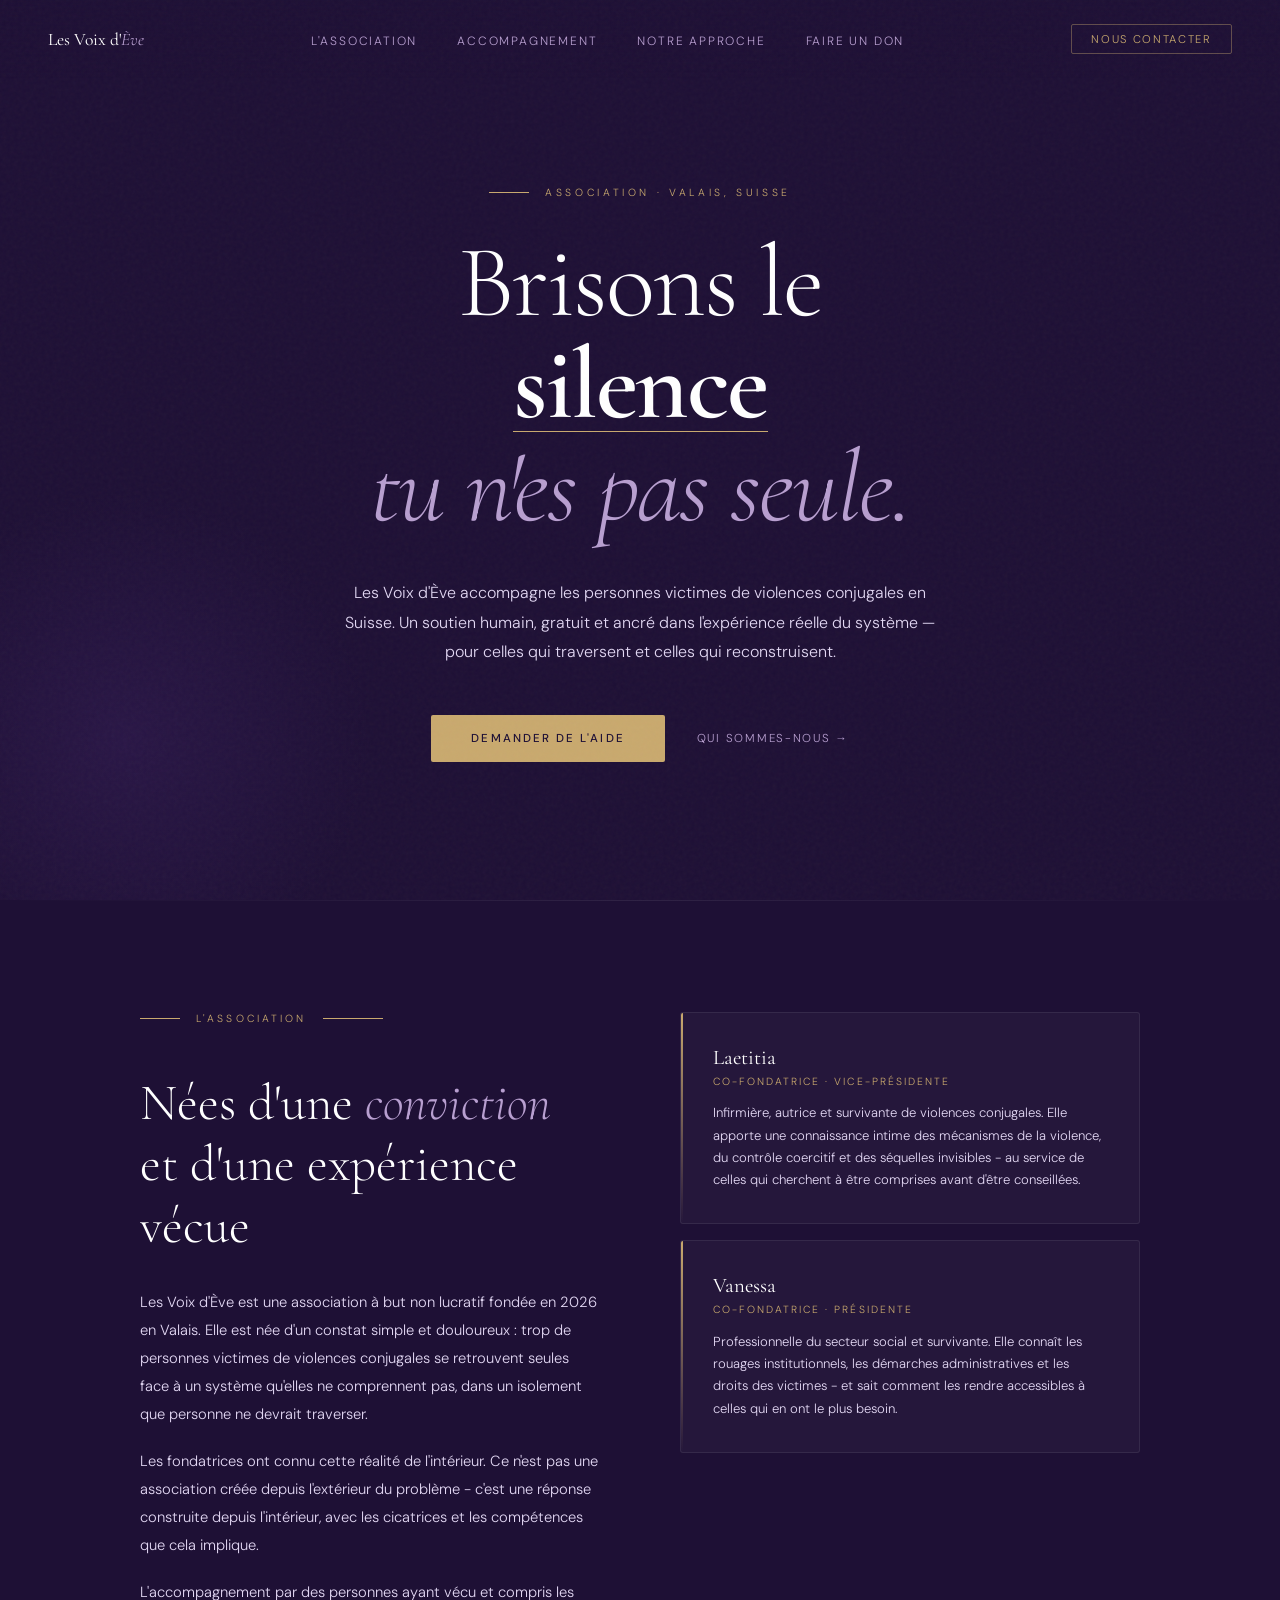
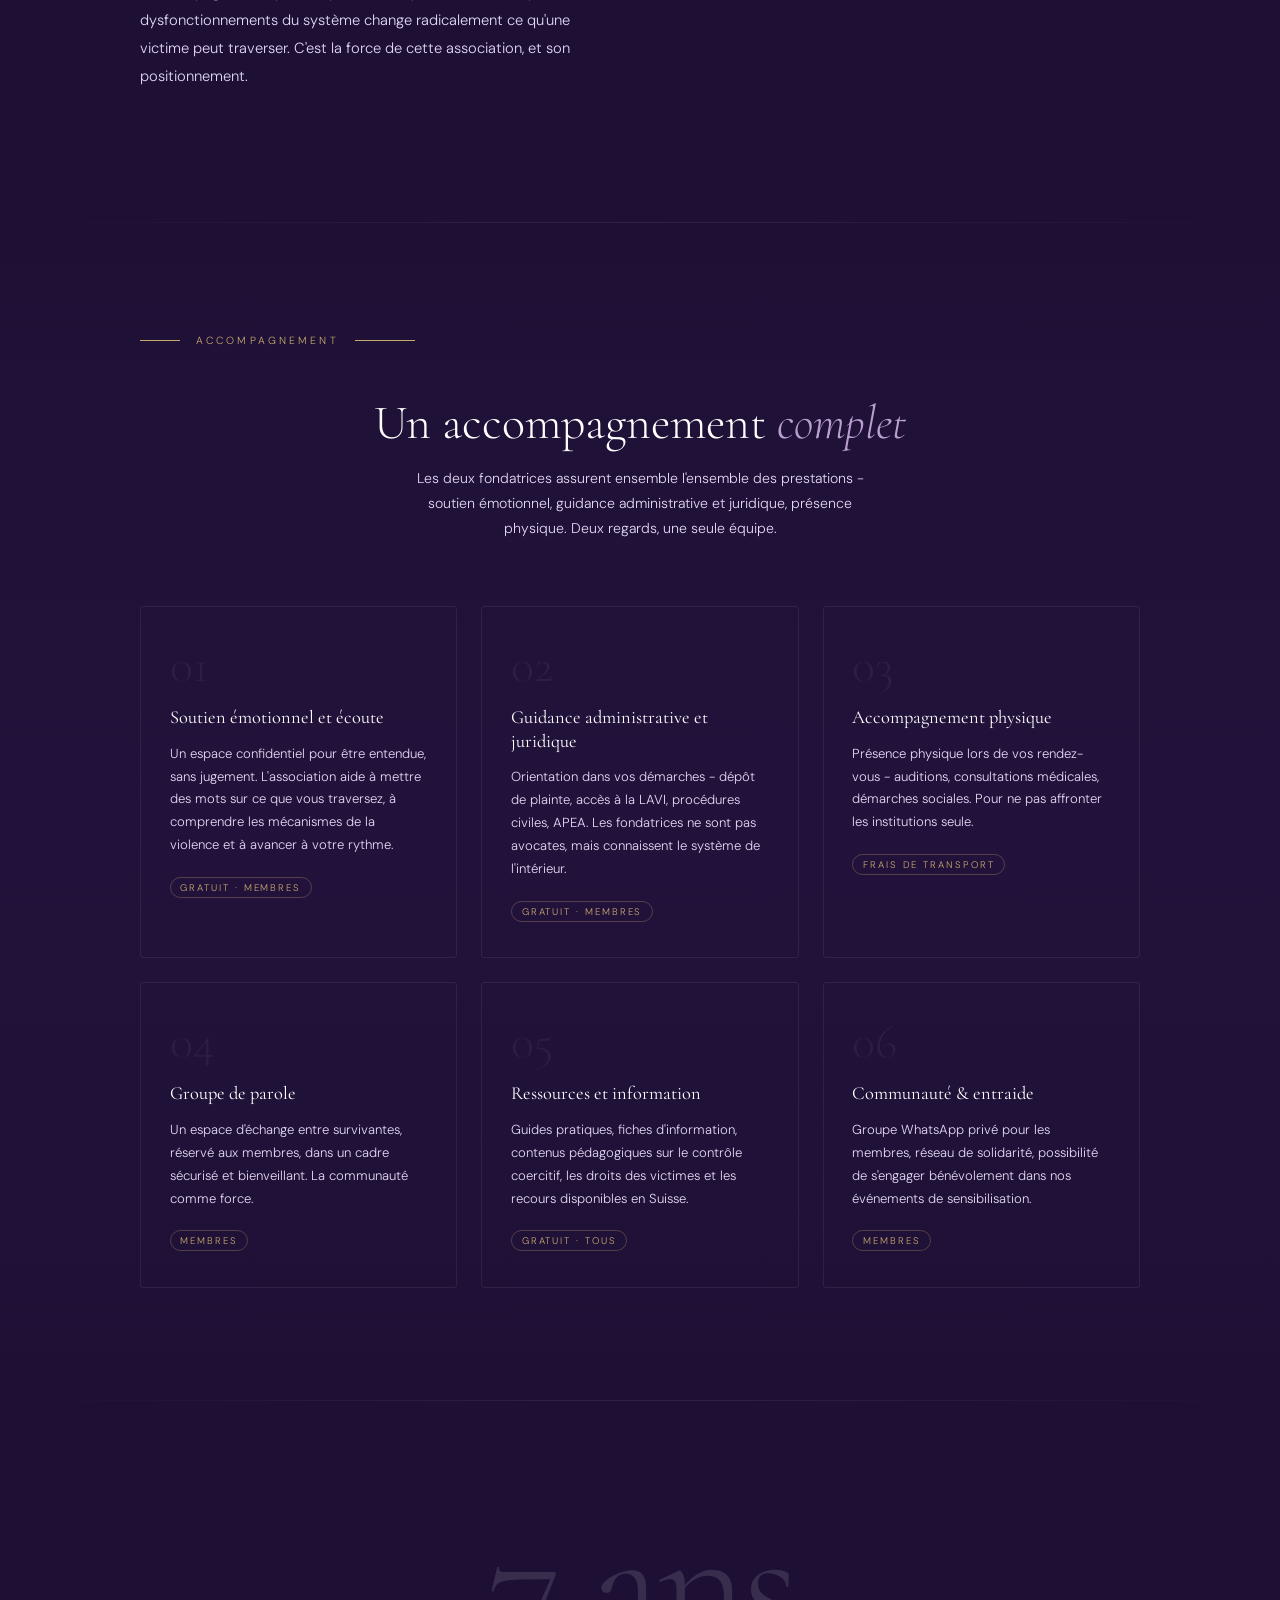
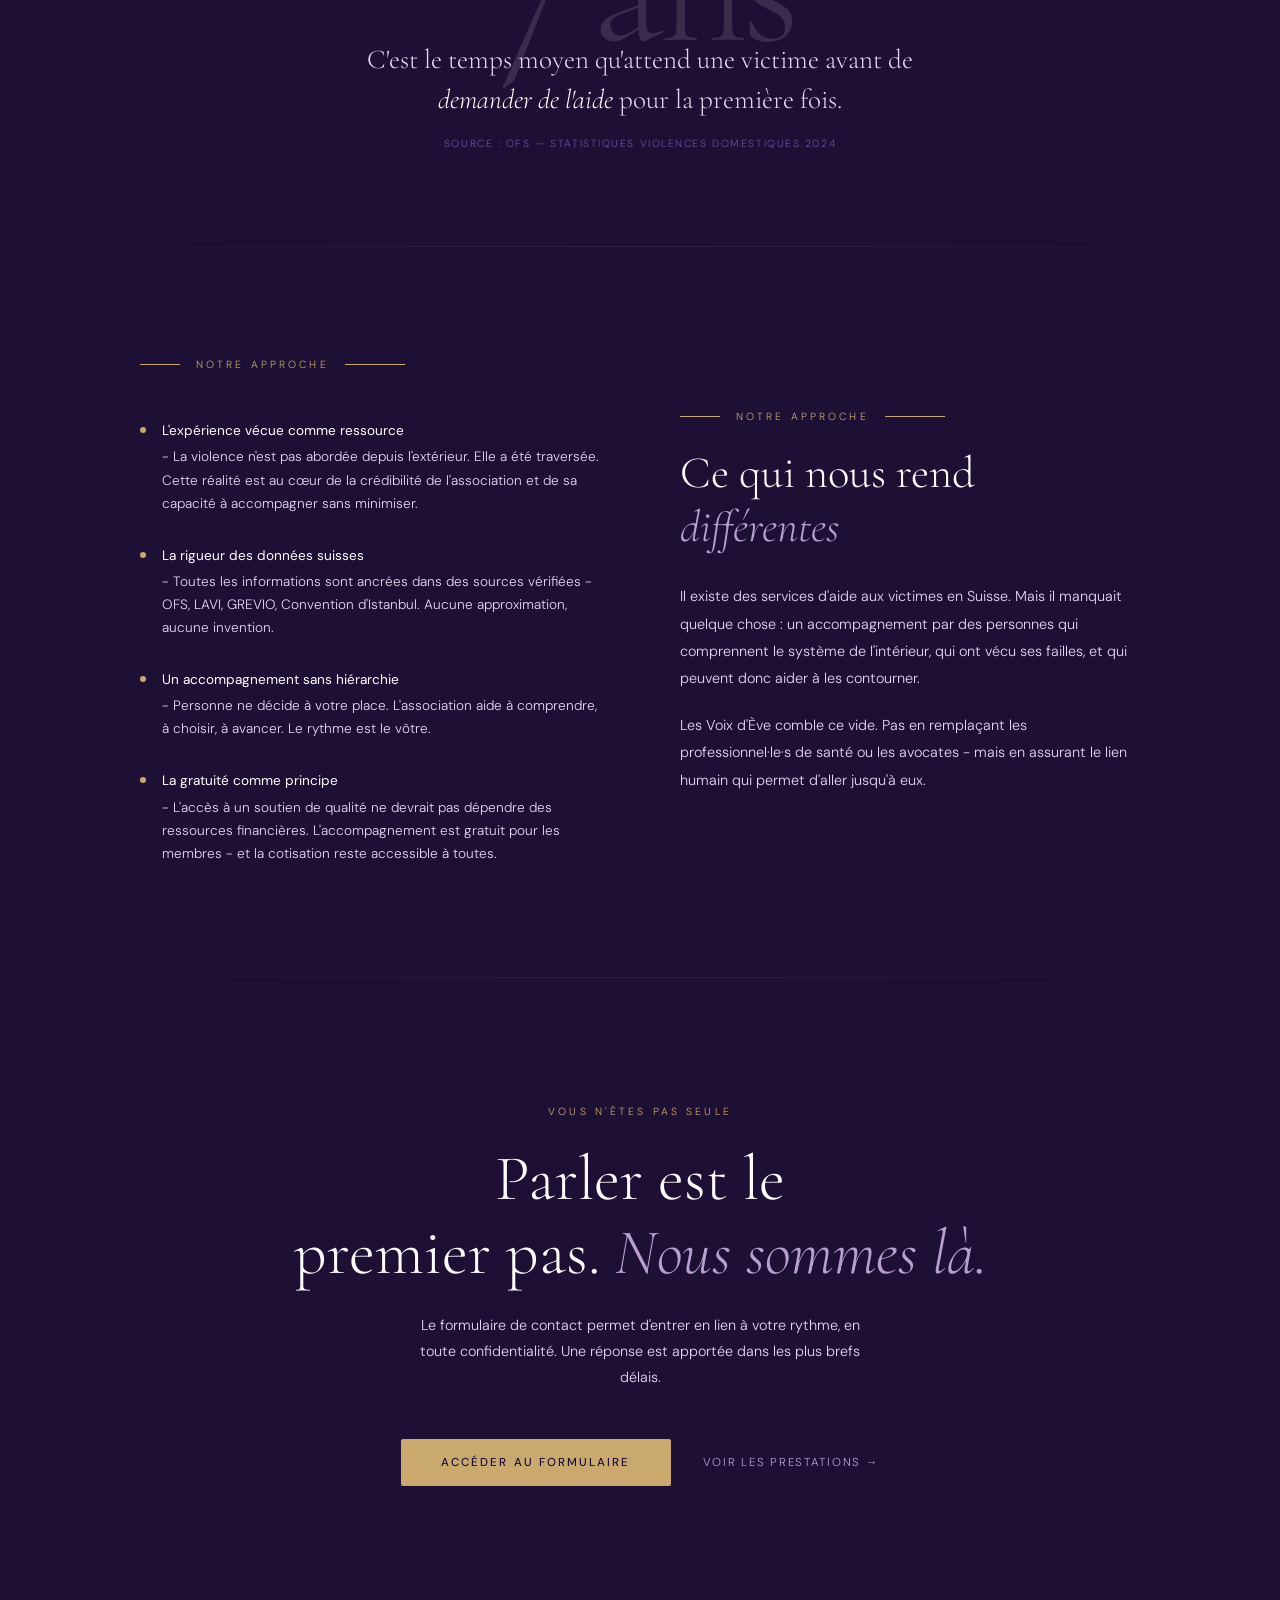
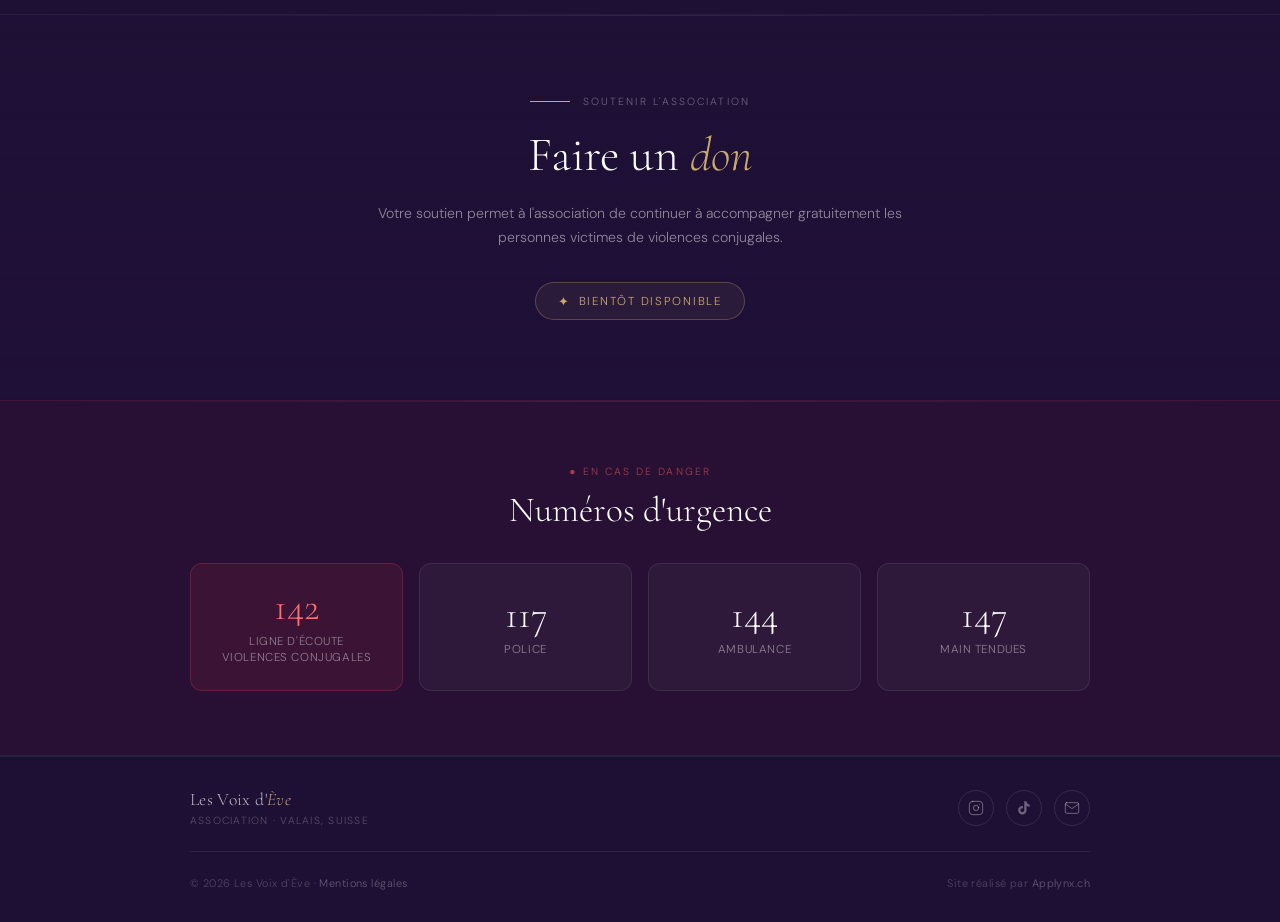
==== commit 22669687: "feat: section numéros d'urgence (142, 117, 144, 147) sur les deux pages" ====
--- a/index.html
+++ b/index.html
@@ -270,6 +270,32 @@
     </div>
   </section>
 
+  <!-- URGENCES -->
+  <section class="section-urgences" id="urgences">
+    <div class="urgences-inner">
+      <p class="urgences-eyebrow">&#9679; En cas de danger</p>
+      <h2 class="urgences-title">Numéros d'urgence</h2>
+      <div class="urgences-grid">
+        <a href="tel:142" class="urgence-card urgence-card--primary">
+          <span class="urgence-num">142</span>
+          <span class="urgence-label">Ligne d'écoute<br>violences conjugales</span>
+        </a>
+        <a href="tel:117" class="urgence-card">
+          <span class="urgence-num">117</span>
+          <span class="urgence-label">Police</span>
+        </a>
+        <a href="tel:144" class="urgence-card">
+          <span class="urgence-num">144</span>
+          <span class="urgence-label">Ambulance</span>
+        </a>
+        <a href="tel:147" class="urgence-card">
+          <span class="urgence-num">147</span>
+          <span class="urgence-label">Main Tendues</span>
+        </a>
+      </div>
+    </div>
+  </section>
+
   <!-- FOOTER -->
   <footer class="site-footer">
     <div class="footer-inner">
--- a/css/style.css
+++ b/css/style.css
@@ -994,4 +994,99 @@
 
 .footer-bottom a:hover {
   color: var(--gold);
-}+}
+/* ── Section Urgences ────────────────────────────────────────── */
+.section-urgences {
+  padding: 4rem 2rem;
+  background: rgba(180, 20, 40, 0.06);
+  border-top: 1px solid rgba(220, 50, 70, 0.15);
+  border-bottom: 1px solid rgba(220, 50, 70, 0.15);
+}
+
+.urgences-inner {
+  max-width: 900px;
+  margin: 0 auto;
+  text-align: center;
+}
+
+.urgences-eyebrow {
+  font-size: 0.65rem;
+  letter-spacing: 0.2em;
+  text-transform: uppercase;
+  color: rgba(220, 80, 80, 0.7);
+  margin-bottom: 0.6rem;
+}
+
+.urgences-title {
+  font-family: 'Cormorant Garamond', Georgia, serif;
+  font-size: clamp(1.6rem, 3vw, 2.2rem);
+  font-weight: 300;
+  color: #fff;
+  margin-bottom: 2rem;
+}
+
+.urgences-grid {
+  display: grid;
+  grid-template-columns: repeat(4, 1fr);
+  gap: 1rem;
+}
+
+.urgence-card {
+  display: flex;
+  flex-direction: column;
+  align-items: center;
+  justify-content: center;
+  gap: 0.5rem;
+  padding: 1.5rem 1rem;
+  border-radius: 12px;
+  background: rgba(255,255,255,0.04);
+  border: 1px solid rgba(255,255,255,0.08);
+  text-decoration: none;
+  transition: background 0.2s, border-color 0.2s, transform 0.2s;
+}
+
+.urgence-card:hover {
+  background: rgba(220, 50, 70, 0.12);
+  border-color: rgba(220, 50, 70, 0.4);
+  transform: translateY(-2px);
+}
+
+.urgence-card--primary {
+  background: rgba(220, 50, 70, 0.1);
+  border-color: rgba(220, 50, 70, 0.3);
+}
+
+.urgence-card--primary:hover {
+  background: rgba(220, 50, 70, 0.2);
+  border-color: rgba(220, 50, 70, 0.6);
+}
+
+.urgence-num {
+  font-family: 'Cormorant Garamond', Georgia, serif;
+  font-size: 2.4rem;
+  font-weight: 300;
+  color: #fff;
+  line-height: 1;
+}
+
+.urgence-card--primary .urgence-num {
+  color: #ff7070;
+}
+
+.urgence-label {
+  font-size: 0.72rem;
+  letter-spacing: 0.05em;
+  text-transform: uppercase;
+  color: rgba(255,255,255,0.45);
+  line-height: 1.4;
+  text-align: center;
+}
+
+@media (max-width: 600px) {
+  .urgences-grid {
+    grid-template-columns: repeat(2, 1fr);
+  }
+  .urgence-card--primary {
+    grid-column: span 2;
+  }
+}
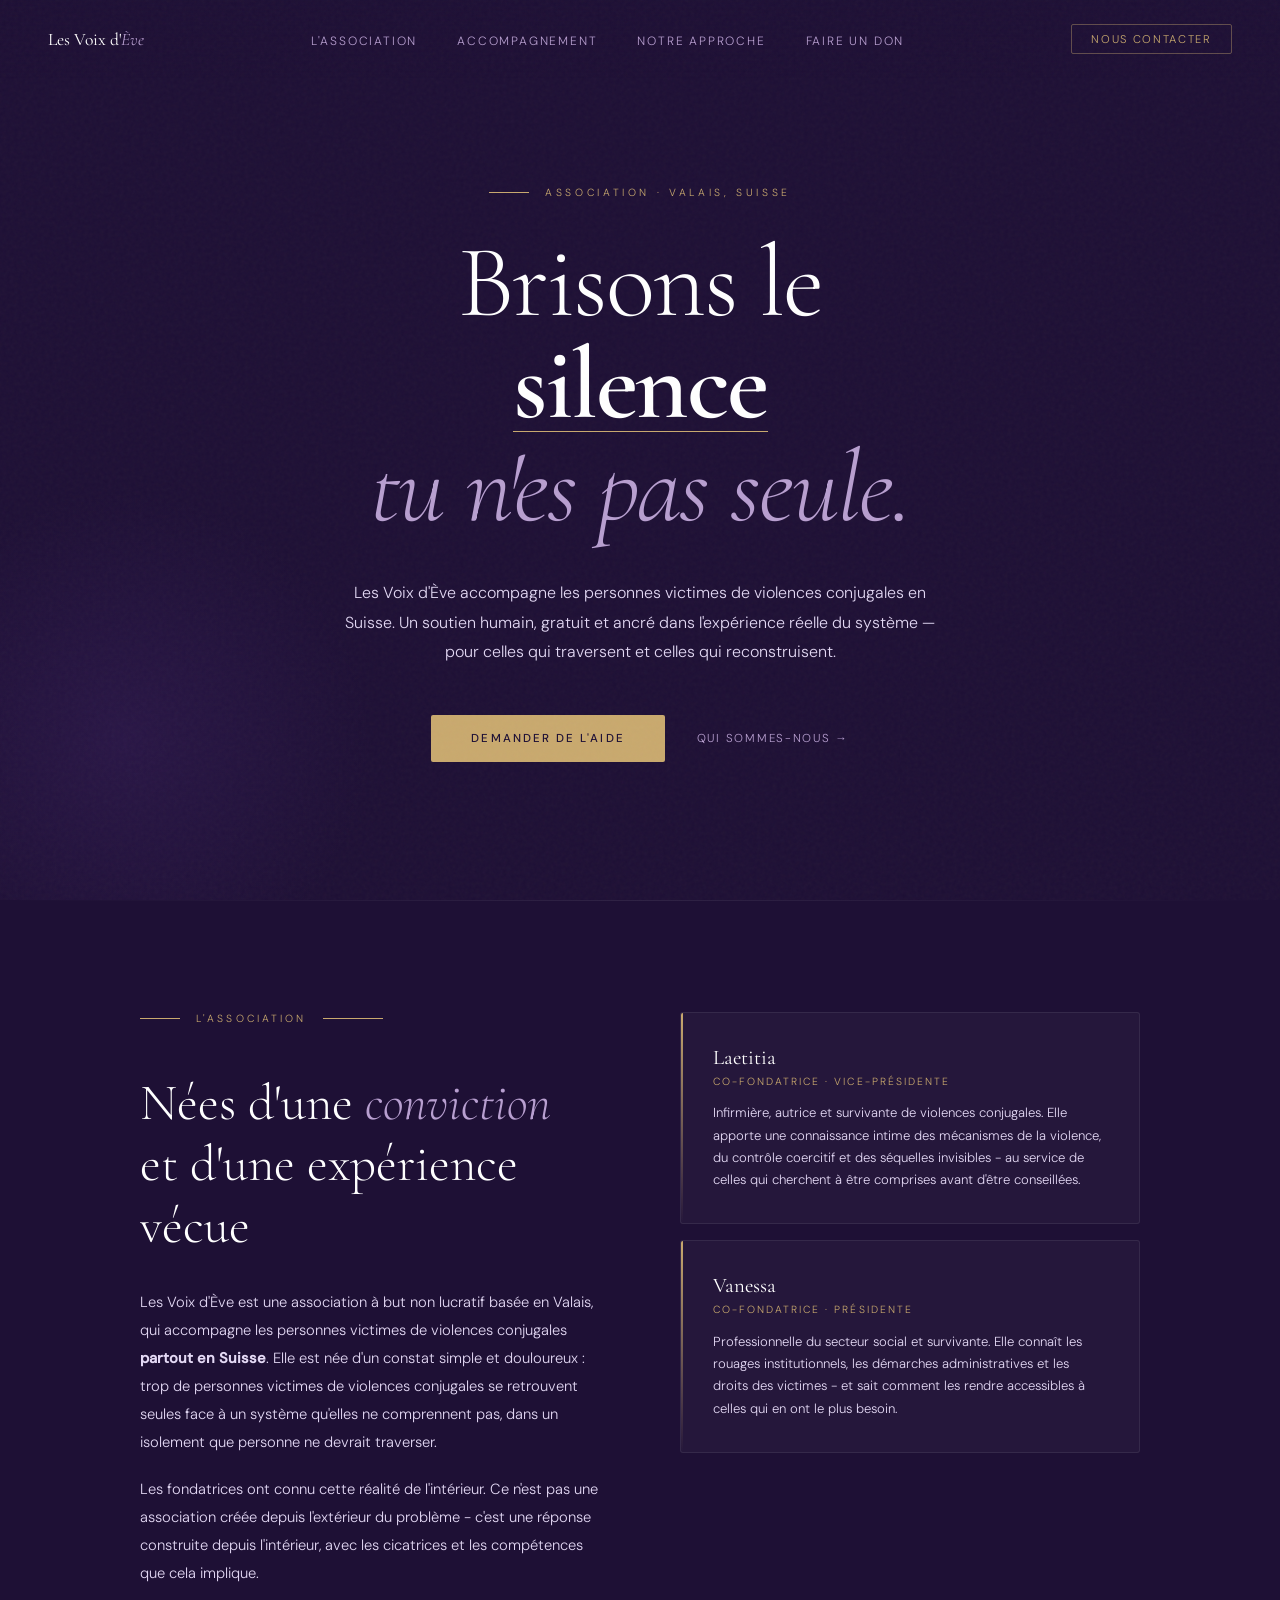
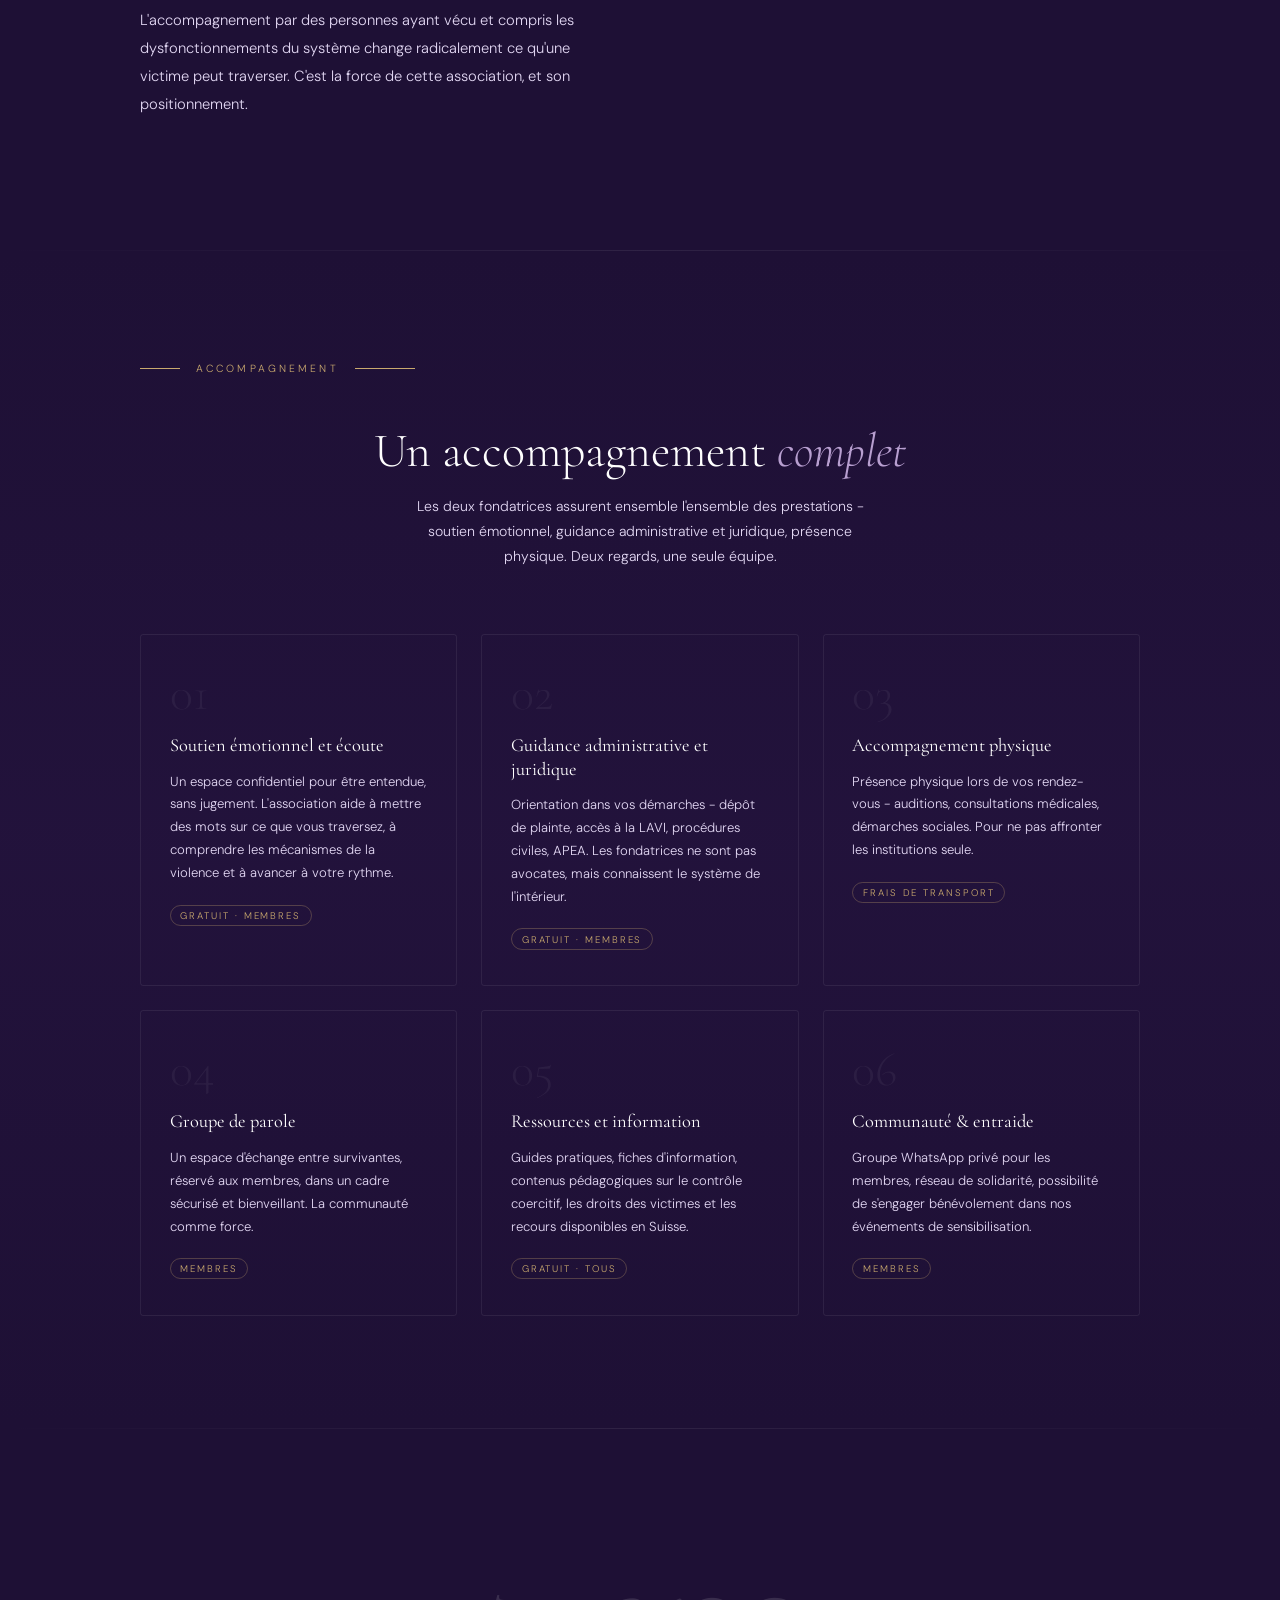
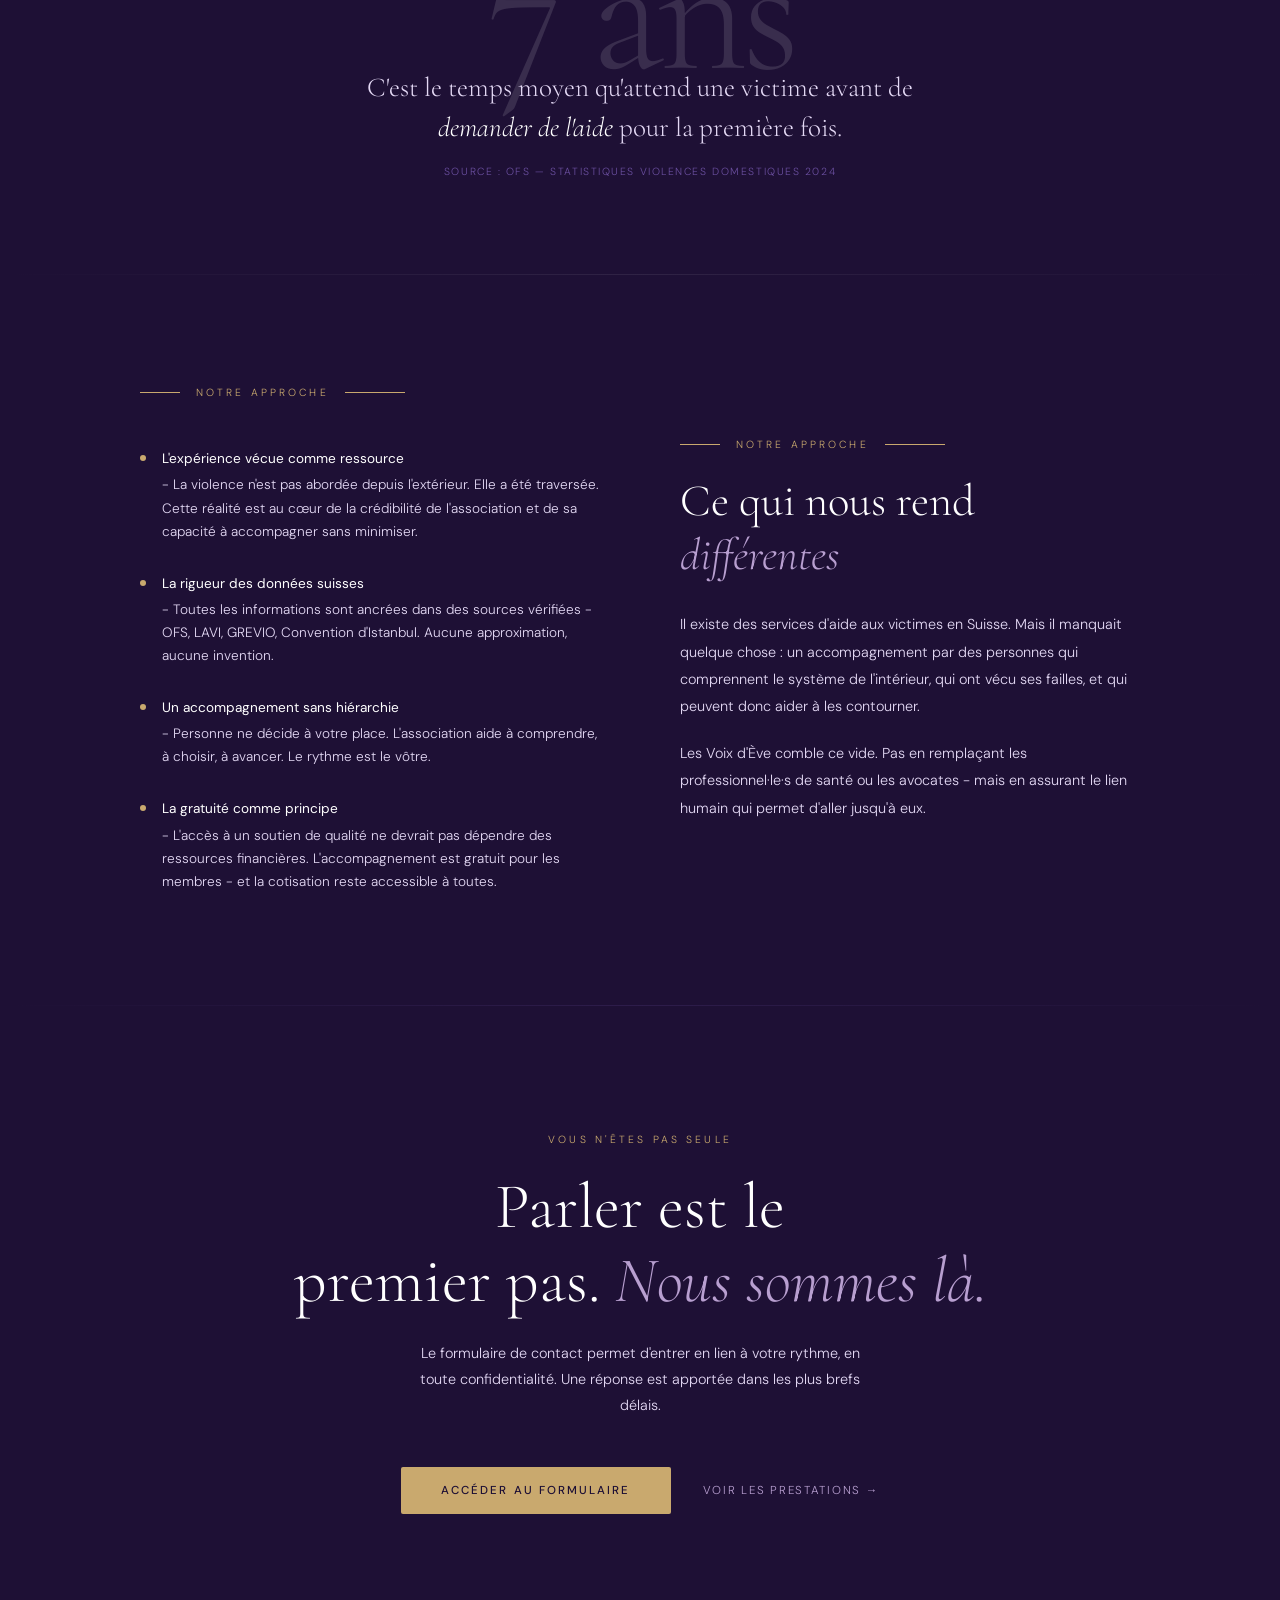
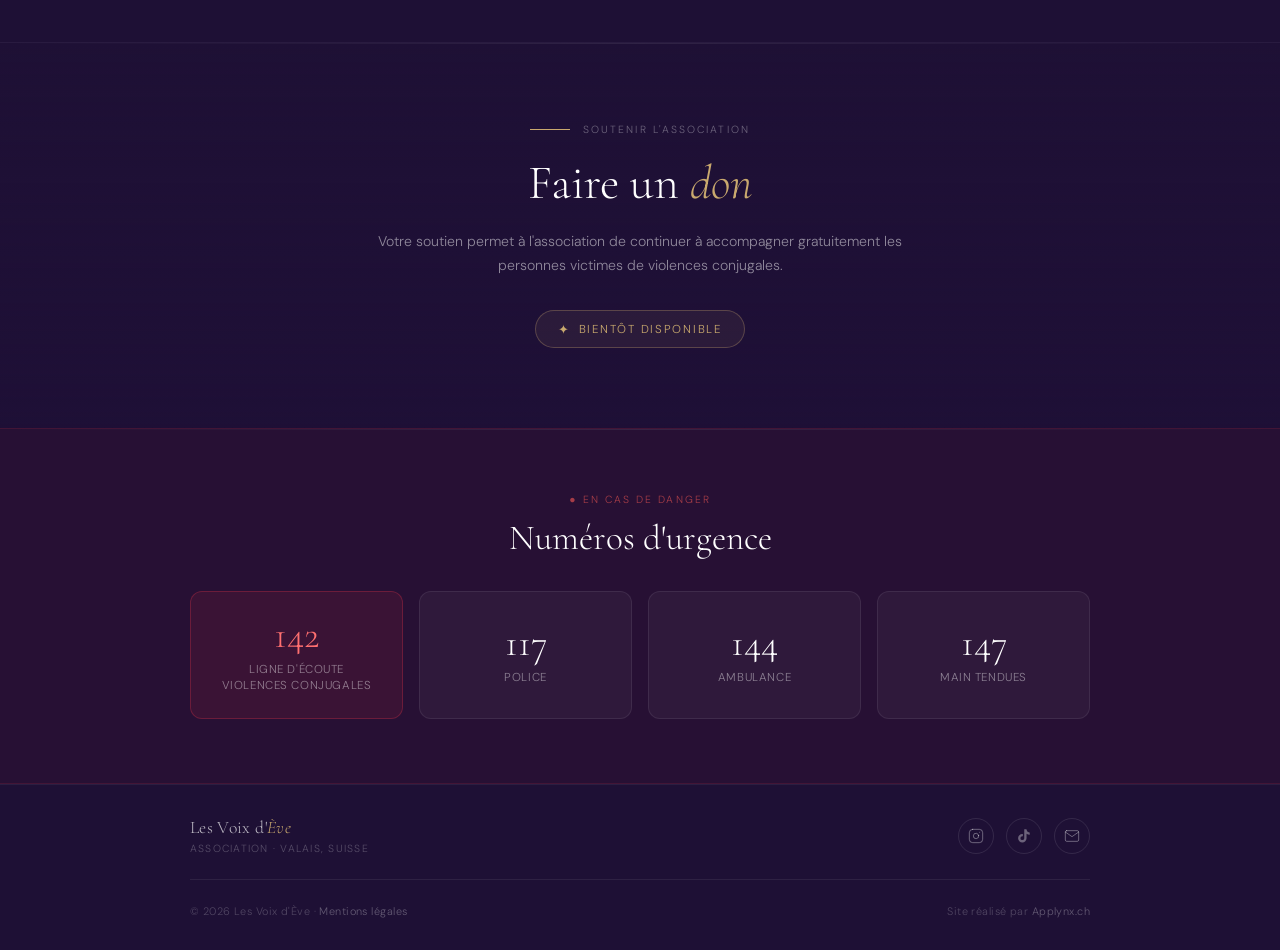
==== commit 8aa36713: "feat: clarifier que l'association opère partout en Suisse, basée en Valais" ====
--- a/index.html
+++ b/index.html
@@ -6,8 +6,8 @@
 
   <!-- SEO principal -->
   <title>Les Voix d'Ève – Accompagnement violences conjugales en Suisse</title>
-  <meta name="description" content="Les Voix d'Ève est une association valaisanne qui accompagne gratuitement les victimes de violences conjugales en Suisse. Soutien émotionnel, guidance juridique et présence physique par des survivantes." />
-  <meta name="keywords" content="violences conjugales Valais, aide victimes violences conjugales Suisse, association violences conjugales, soutien victimes, LAVI Valais, accompagnement juridique victimes, Les Voix d'Ève" />
+  <meta name="description" content="Les Voix d'Ève est une association basée en Valais qui accompagne gratuitement les victimes de violences conjugales partout en Suisse. Soutien émotionnel, guidance juridique et présence physique par des survivantes." />
+  <meta name="keywords" content="violences conjugales Suisse, aide victimes violences conjugales, association violences conjugales, soutien victimes, LAVI, accompagnement juridique victimes, Les Voix d'Ève" />
   <meta name="author" content="Les Voix d'Ève" />
   <meta name="robots" content="index, follow" />
   <link rel="canonical" href="https://lesvoixdeve.ch/" />
@@ -16,14 +16,14 @@
   <meta property="og:type" content="website" />
   <meta property="og:url" content="https://lesvoixdeve.ch/" />
   <meta property="og:title" content="Les Voix d'Ève – Accompagnement violences conjugales en Suisse" />
-  <meta property="og:description" content="Association valaisanne qui accompagne gratuitement les victimes de violences conjugales. Soutien émotionnel, guidance juridique, présence physique." />
+  <meta property="og:description" content="Association basée en Valais qui accompagne gratuitement les victimes de violences conjugales partout en Suisse. Soutien émotionnel, guidance juridique, présence physique." />
   <meta property="og:locale" content="fr_CH" />
   <meta property="og:site_name" content="Les Voix d'Ève" />
 
   <!-- Twitter Card -->
   <meta name="twitter:card" content="summary" />
   <meta name="twitter:title" content="Les Voix d'Ève – Accompagnement violences conjugales en Suisse" />
-  <meta name="twitter:description" content="Association valaisanne qui accompagne gratuitement les victimes de violences conjugales en Suisse." />
+  <meta name="twitter:description" content="Association basée en Valais qui accompagne gratuitement les victimes de violences conjugales partout en Suisse." />
 
   <!-- Données structurées Schema.org -->
   <script type="application/ld+json">
@@ -34,15 +34,11 @@
     "alternateName": "Les Voix de Ve",
     "url": "https://lesvoixdeve.ch",
     "email": "lesvoixdeve@outlook.com",
-    "description": "Association à but non lucratif qui accompagne gratuitement les personnes victimes de violences conjugales en Valais et en Suisse.",
+    "description": "Association à but non lucratif basée en Valais qui accompagne gratuitement les personnes victimes de violences conjugales partout en Suisse.",
     "foundingDate": "2026",
     "areaServed": {
-      "@type": "State",
-      "name": "Valais",
-      "containedInPlace": {
-        "@type": "Country",
-        "name": "Suisse"
-      }
+      "@type": "Country",
+      "name": "Suisse"
     },
     "sameAs": [
       "https://www.instagram.com/lesvoixdeve",
@@ -87,7 +83,7 @@
       <li><a href="#pourquoi">Notre approche</a></li>
       <li><a href="#don">Faire un don</a></li>
     </ul>
-    <a href="https://tally.so/r/Y5dNWq" class="nav-cta" target="_blank" rel="noopener">Nous contacter</a>
+    <a href="contact.html" class="nav-cta">Nous contacter</a>
     <button class="nav-burger" id="navBurger" aria-label="Menu">
       <span></span><span></span><span></span>
     </button>
@@ -109,7 +105,7 @@
         Les Voix d'Ève accompagne les personnes victimes de violences conjugales en Suisse. Un soutien humain, gratuit et ancré dans l'expérience réelle du système — pour celles qui traversent et celles qui reconstruisent.
       </p>
       <div class="hero-btns">
-        <a href="https://tally.so/r/Y5dNWq" class="btn-primary" target="_blank" rel="noopener">Demander de l'aide</a>
+        <a href="contact.html" class="btn-primary">Demander de l'aide</a>
         <a href="#qui" class="btn-ghost">Qui sommes-nous <span class="arrow">→</span></a>
       </div>
     </div>
@@ -124,7 +120,7 @@
           L'association
         </p>
         <h2 class="qui-title">Nées d'une <em>conviction</em> et d'une expérience vécue</h2>
-        <p class="qui-para">Les Voix d'Ève est une association à but non lucratif fondée en 2026 en Valais. Elle est née d'un constat simple et douloureux : trop de personnes victimes de violences conjugales se retrouvent seules face à un système qu'elles ne comprennent pas, dans un isolement que personne ne devrait traverser.</p>
+        <p class="qui-para">Les Voix d'Ève est une association à but non lucratif basée en Valais, qui accompagne les personnes victimes de violences conjugales <strong>partout en Suisse</strong>. Elle est née d'un constat simple et douloureux : trop de personnes victimes de violences conjugales se retrouvent seules face à un système qu'elles ne comprennent pas, dans un isolement que personne ne devrait traverser.</p>
         <p class="qui-para">Les fondatrices ont connu cette réalité de l'intérieur. Ce n'est pas une association créée depuis l'extérieur du problème - c'est une réponse construite depuis l'intérieur, avec les cicatrices et les compétences que cela implique.</p>
         <p class="qui-para">L'accompagnement par des personnes ayant vécu et compris les dysfonctionnements du système change radicalement ce qu'une victime peut traverser. C'est la force de cette association, et son positionnement.</p>
       </div>
@@ -248,7 +244,7 @@
       <h2 class="cta-title">Parler est le<br>premier pas. <em>Nous sommes là.</em></h2>
       <p class="cta-sub">Le formulaire de contact permet d'entrer en lien à votre rythme, en toute confidentialité. Une réponse est apportée dans les plus brefs délais.</p>
       <div class="cta-btns">
-        <a href="https://tally.so/r/Y5dNWq" class="btn-primary" target="_blank" rel="noopener">Accéder au formulaire</a>
+        <a href="contact.html" class="btn-primary">Accéder au formulaire</a>
         <a href="prestations.html" class="btn-ghost">Voir les prestations <span class="arrow">→</span></a>
       </div>
     </div>
--- a/css/style.css
+++ b/css/style.css
@@ -1089,4 +1089,7 @@
   .urgence-card--primary {
     grid-column: span 2;
   }
-}
+  .urgence-card:last-child {
+    grid-column: span 2;
+  }
+}
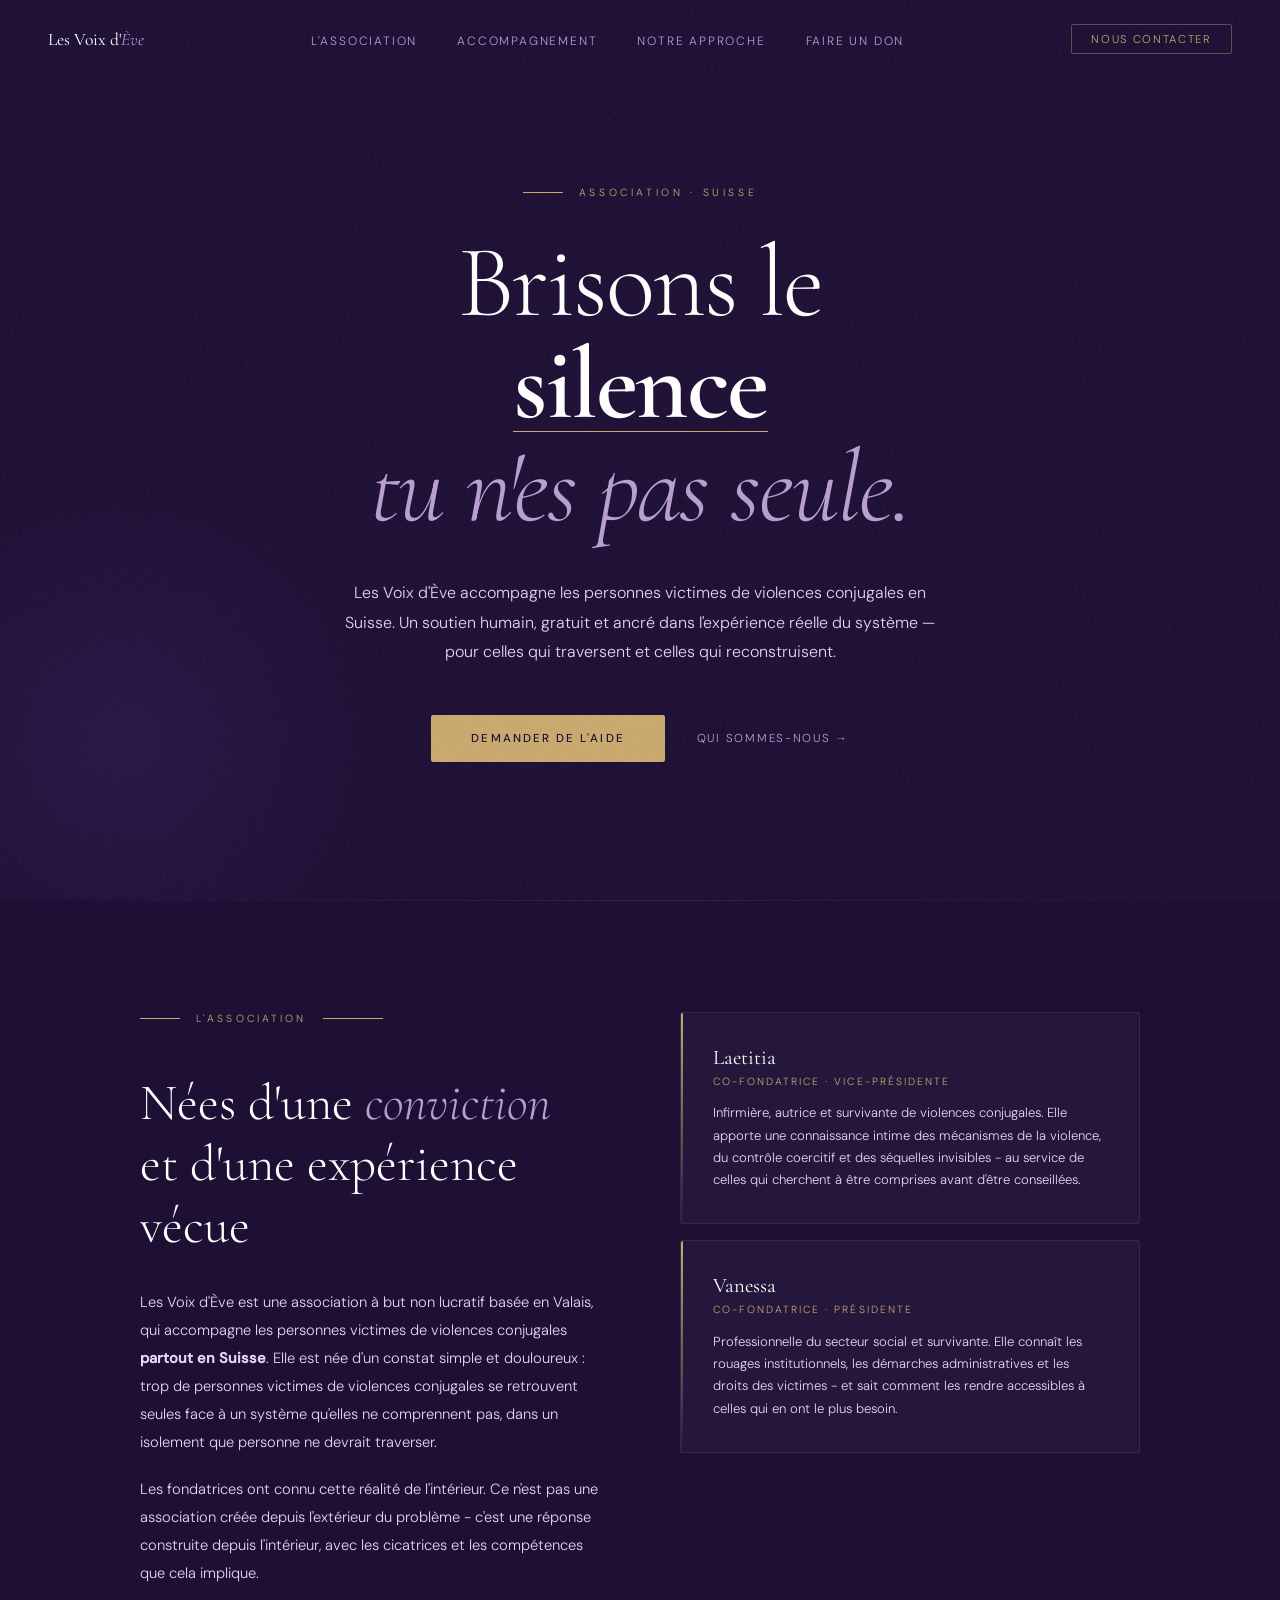
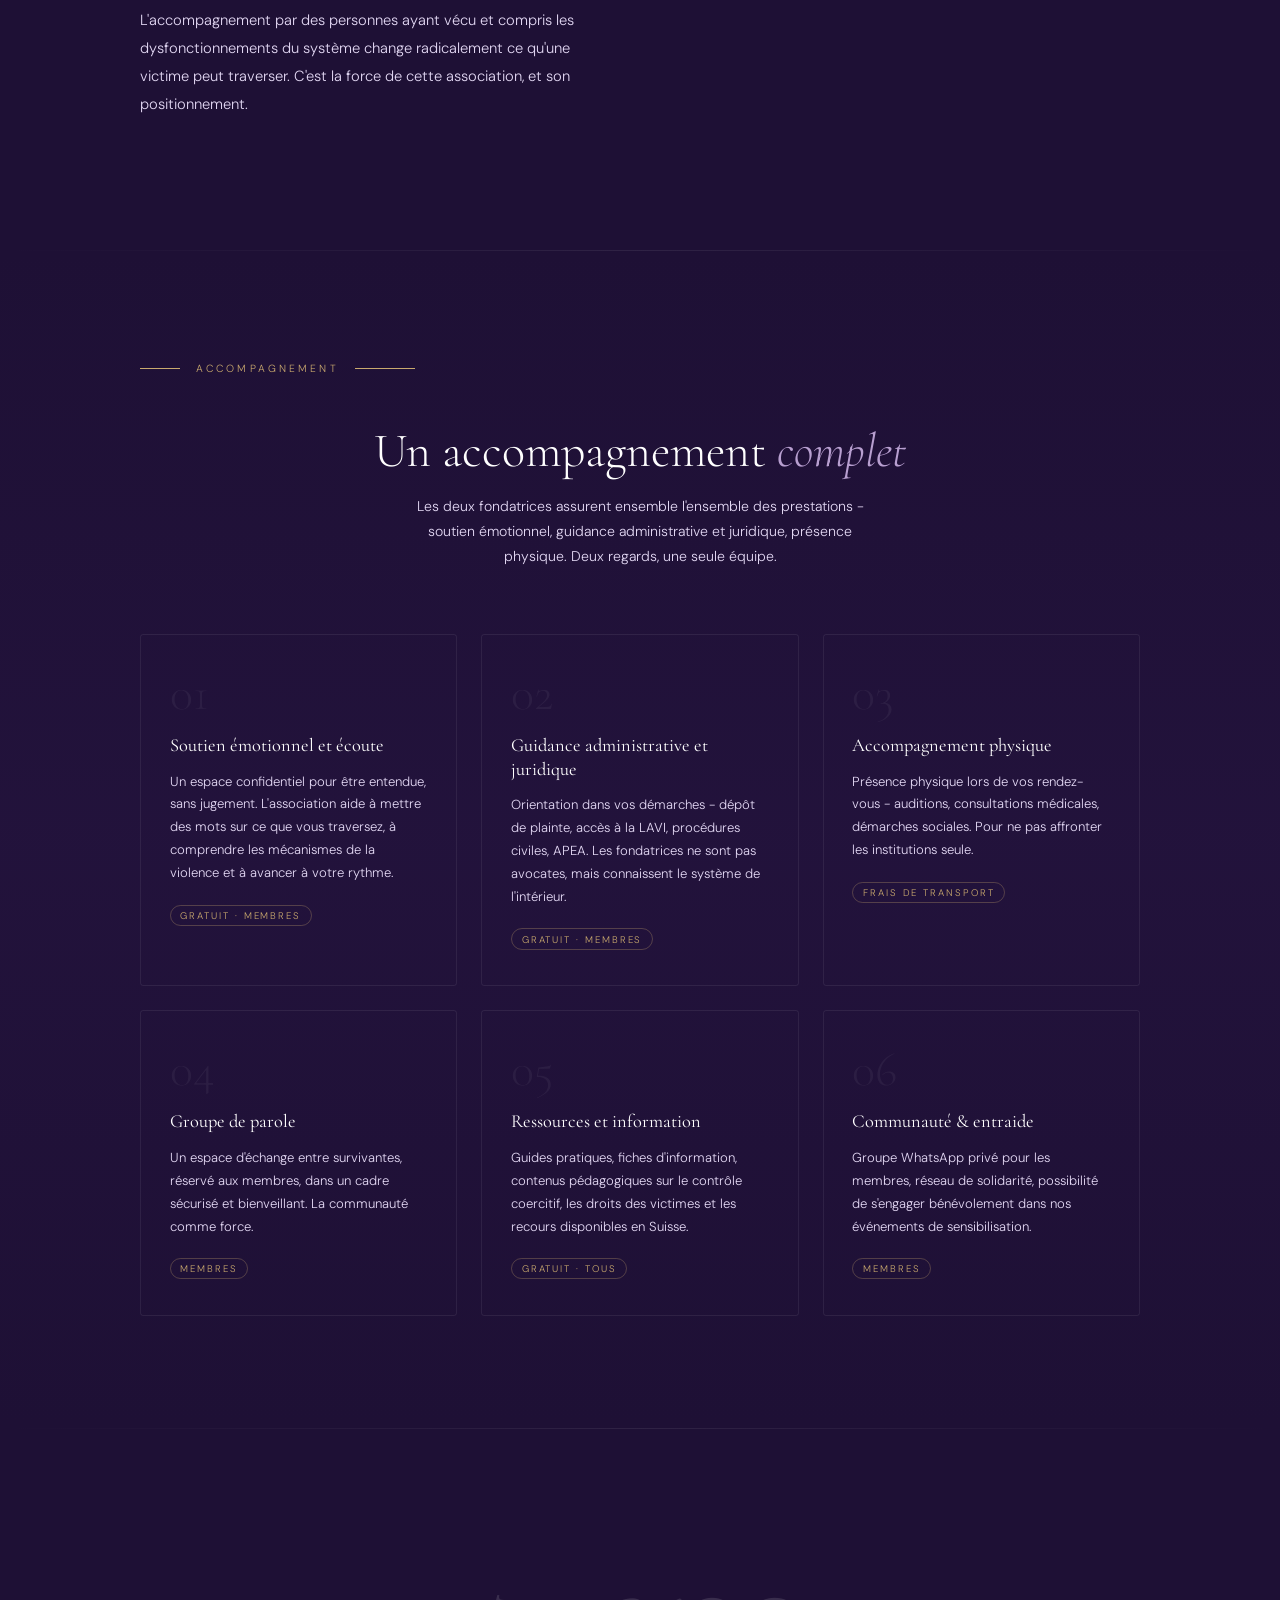
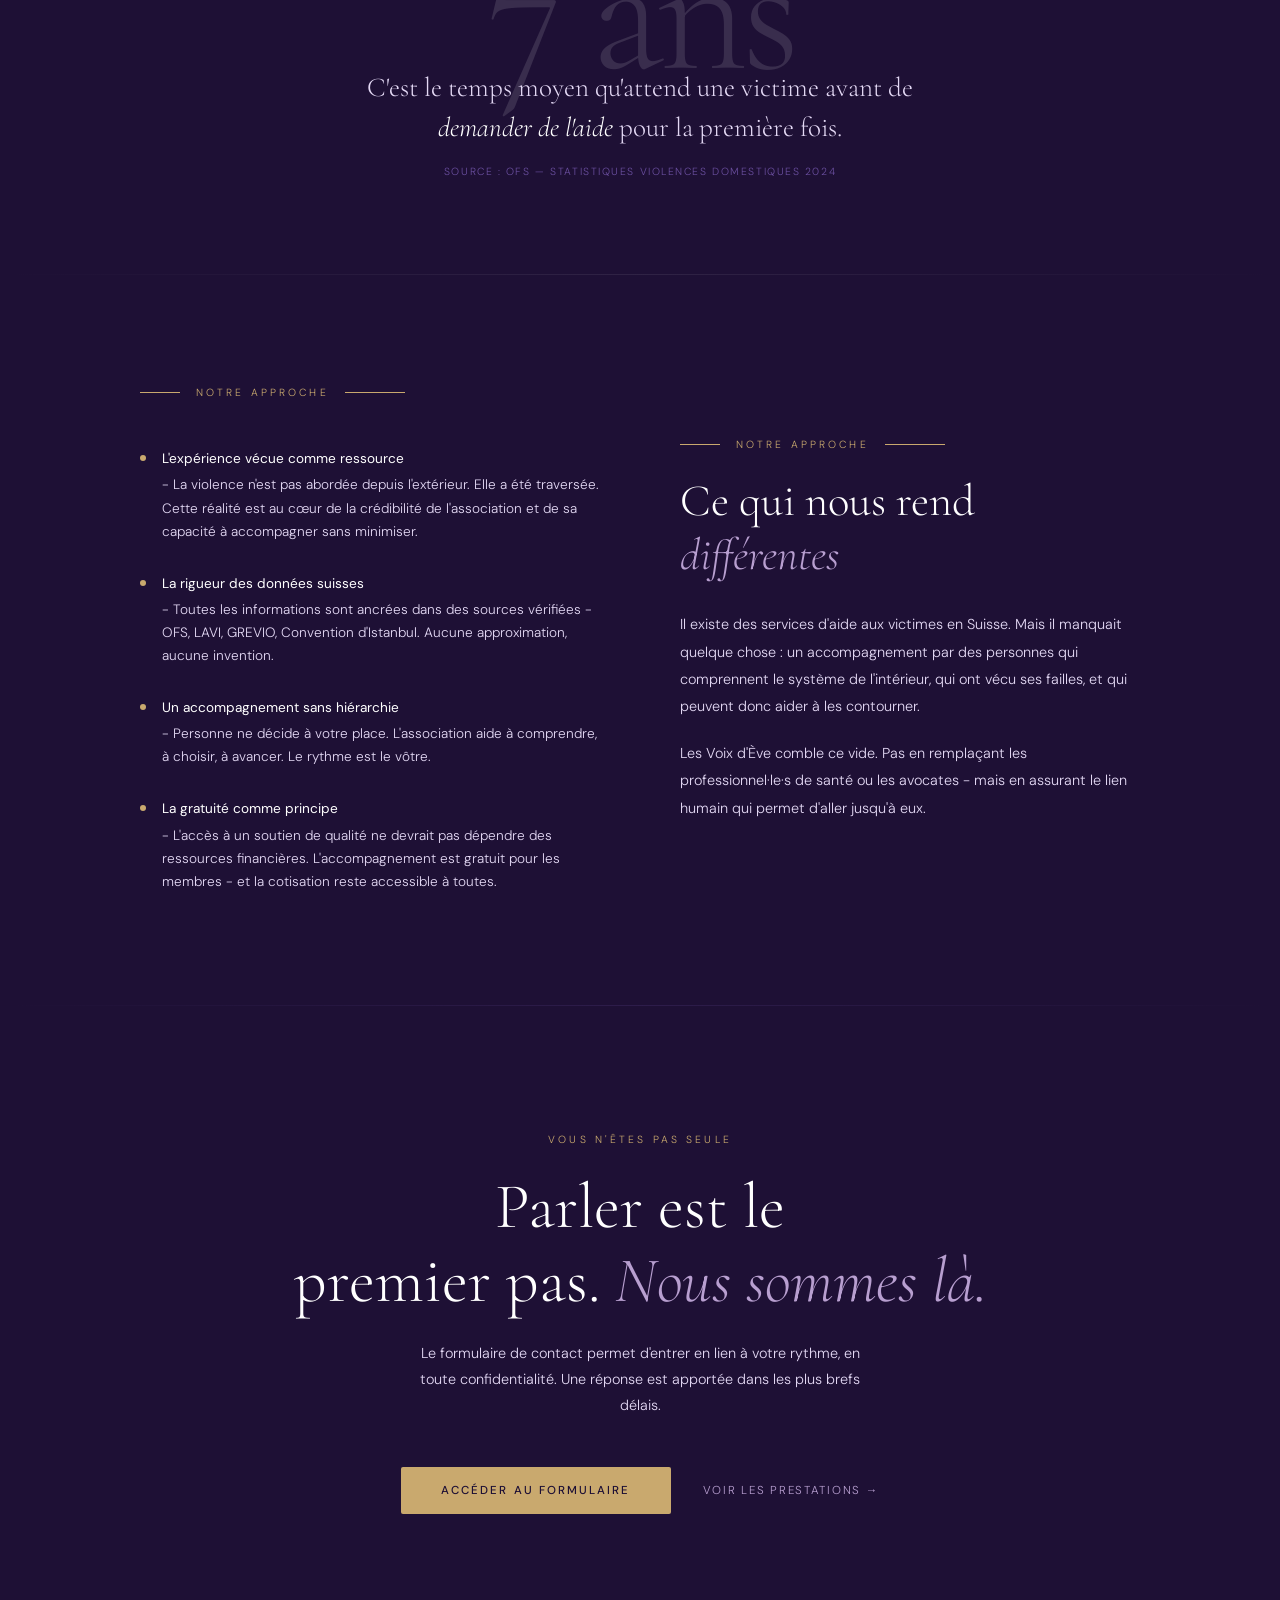
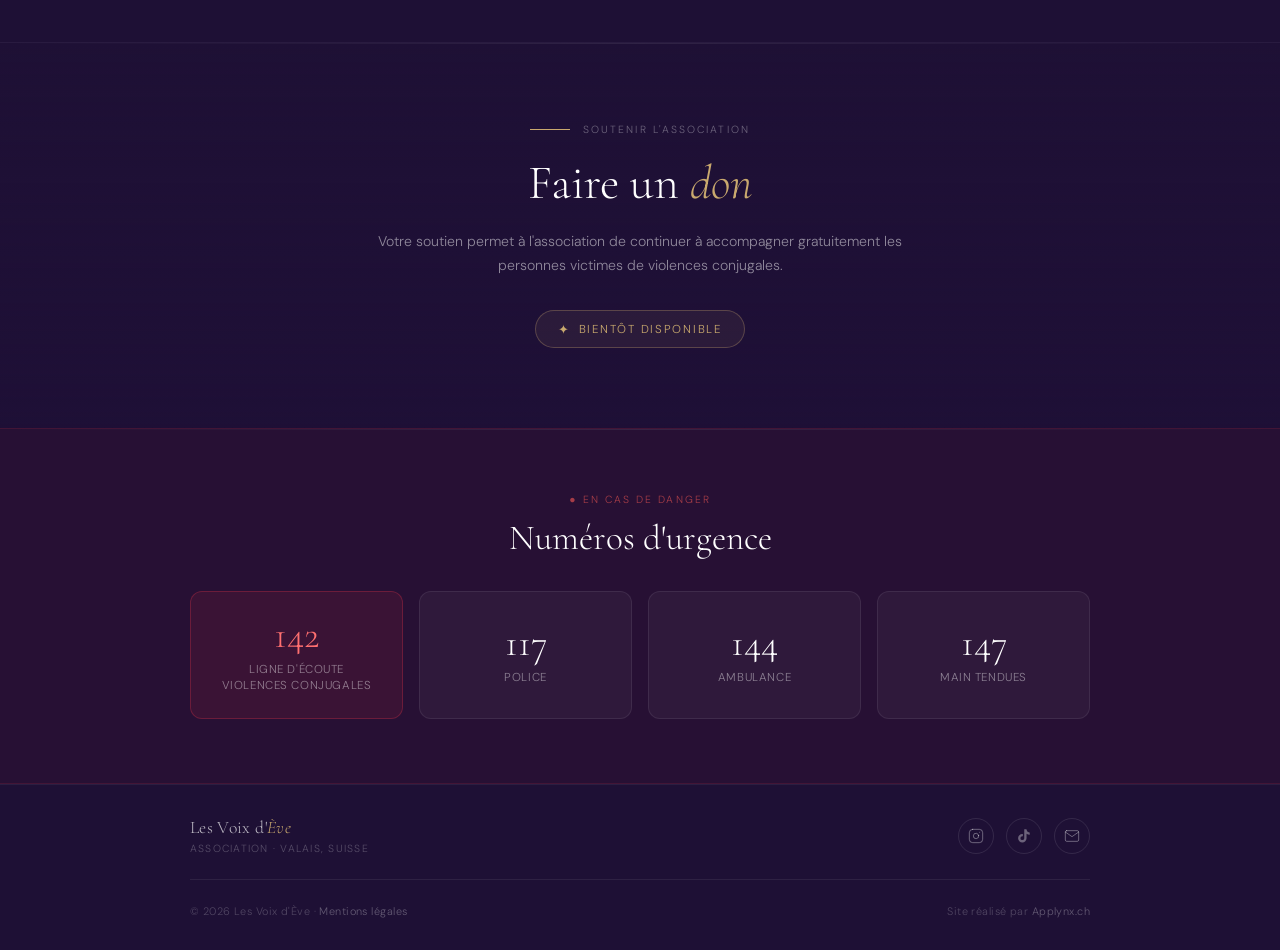
==== commit 47d22b3b: "fix: enlever 'Valais' du hero eyebrow - laisser juste 'Association · Suisse'" ====
--- a/index.html
+++ b/index.html
@@ -94,7 +94,7 @@
     <div class="hero-inner">
       <p class="hero-eyebrow">
         <span class="eyebrow-line"></span>
-        Association · Valais, Suisse
+        Association · Suisse
       </p>
       <h1 class="hero-title">
         Brisons le<br>
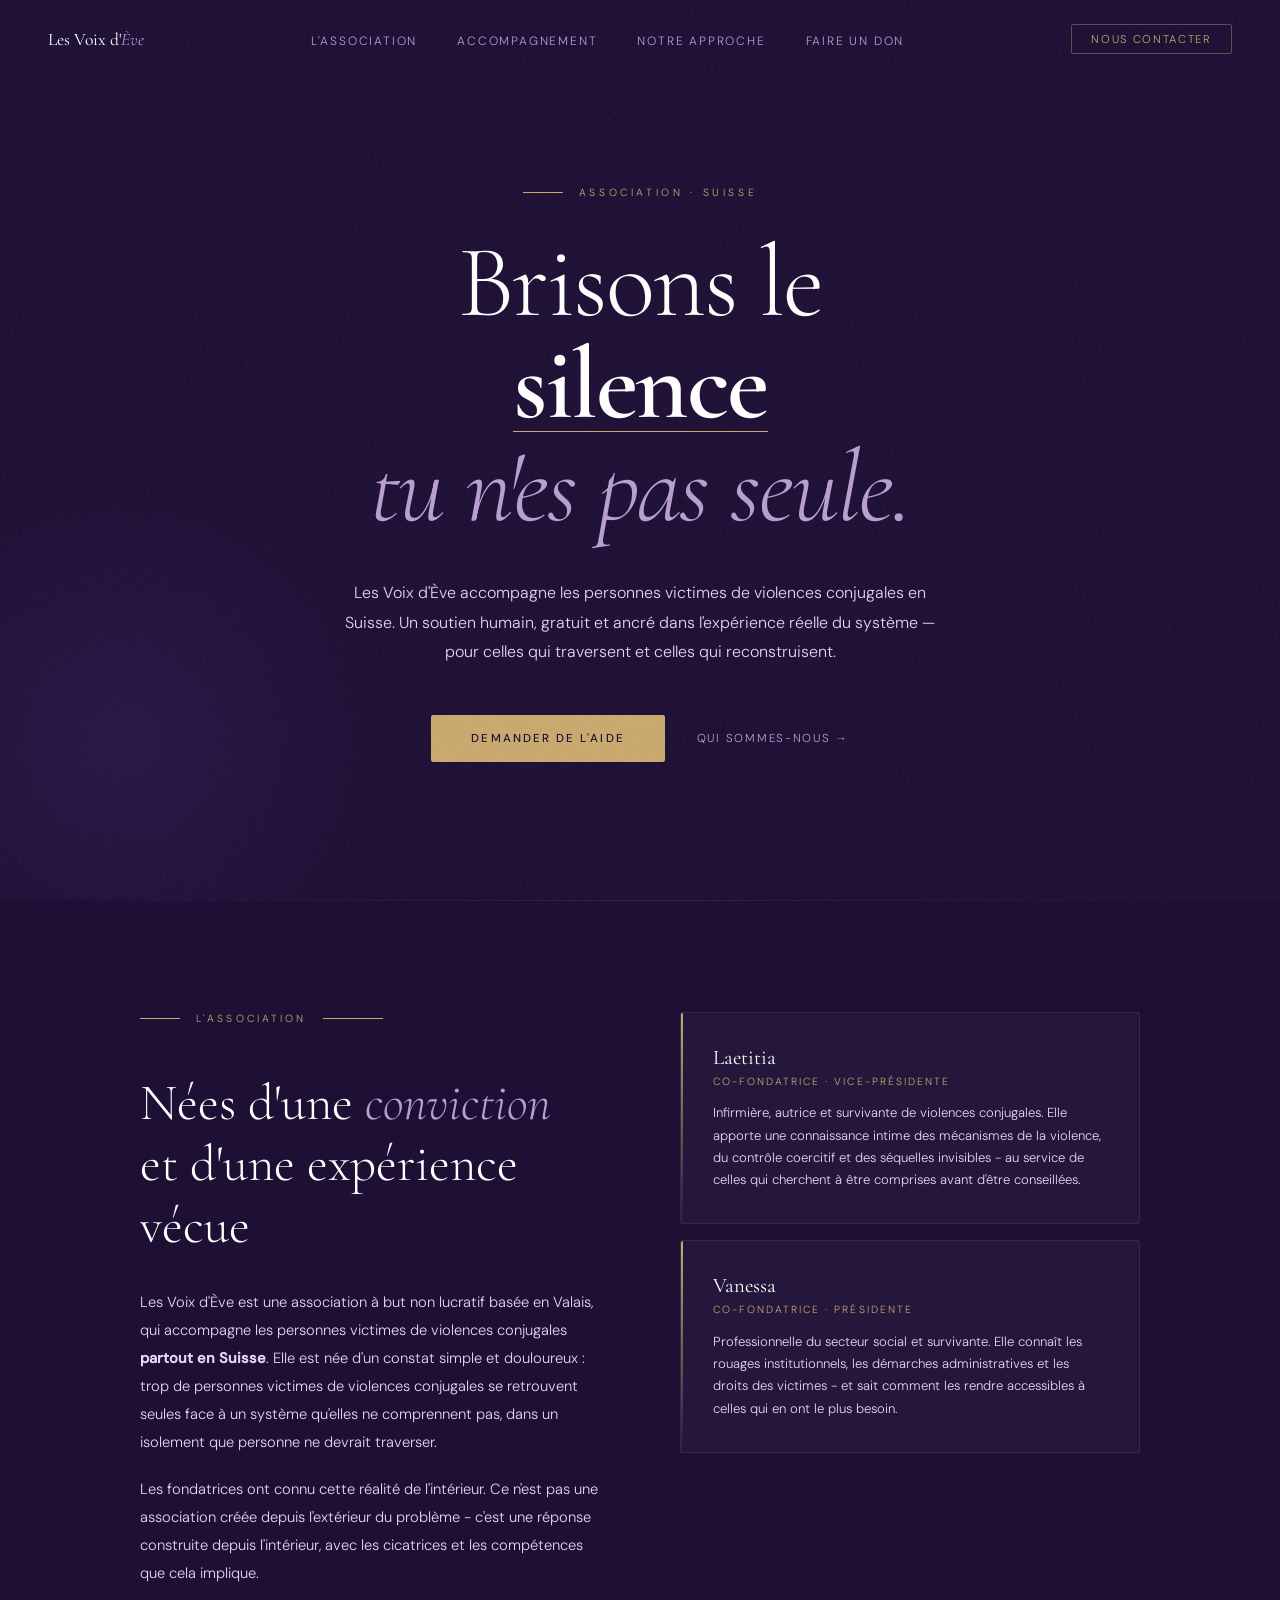
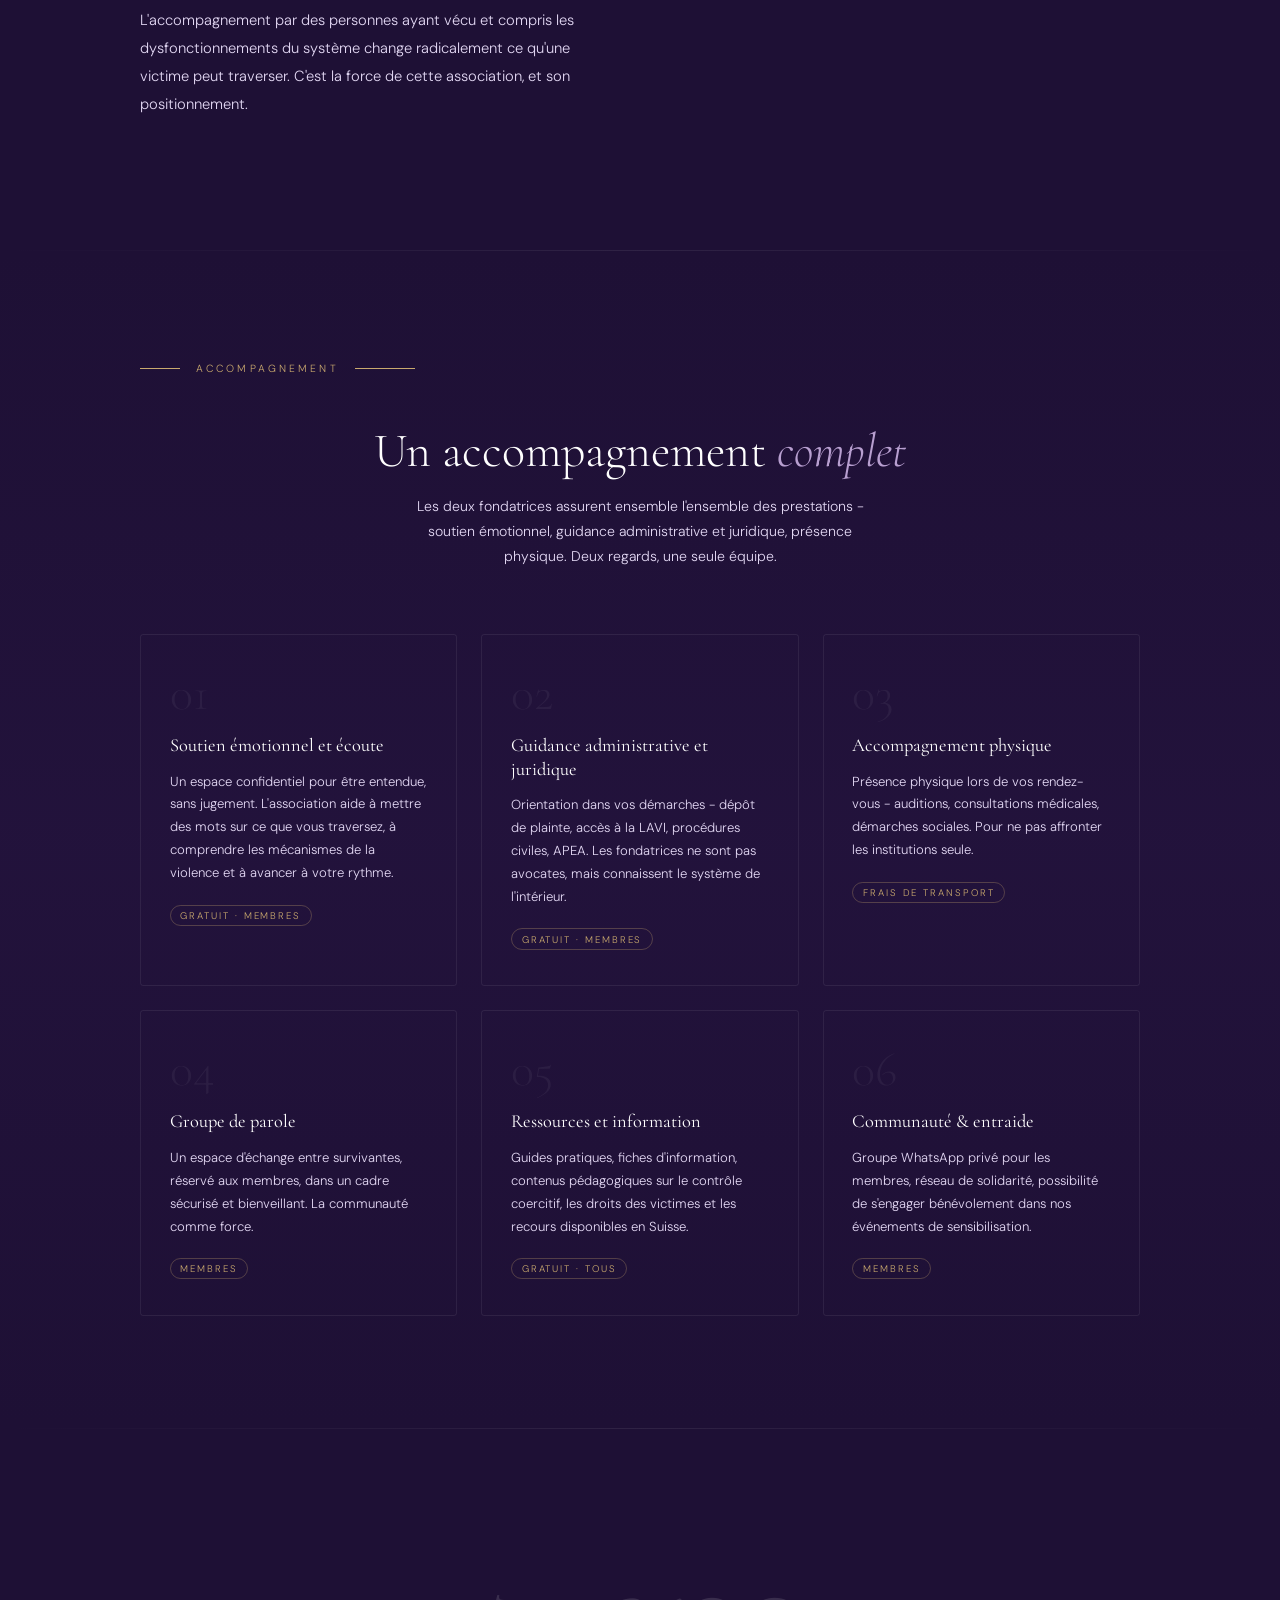
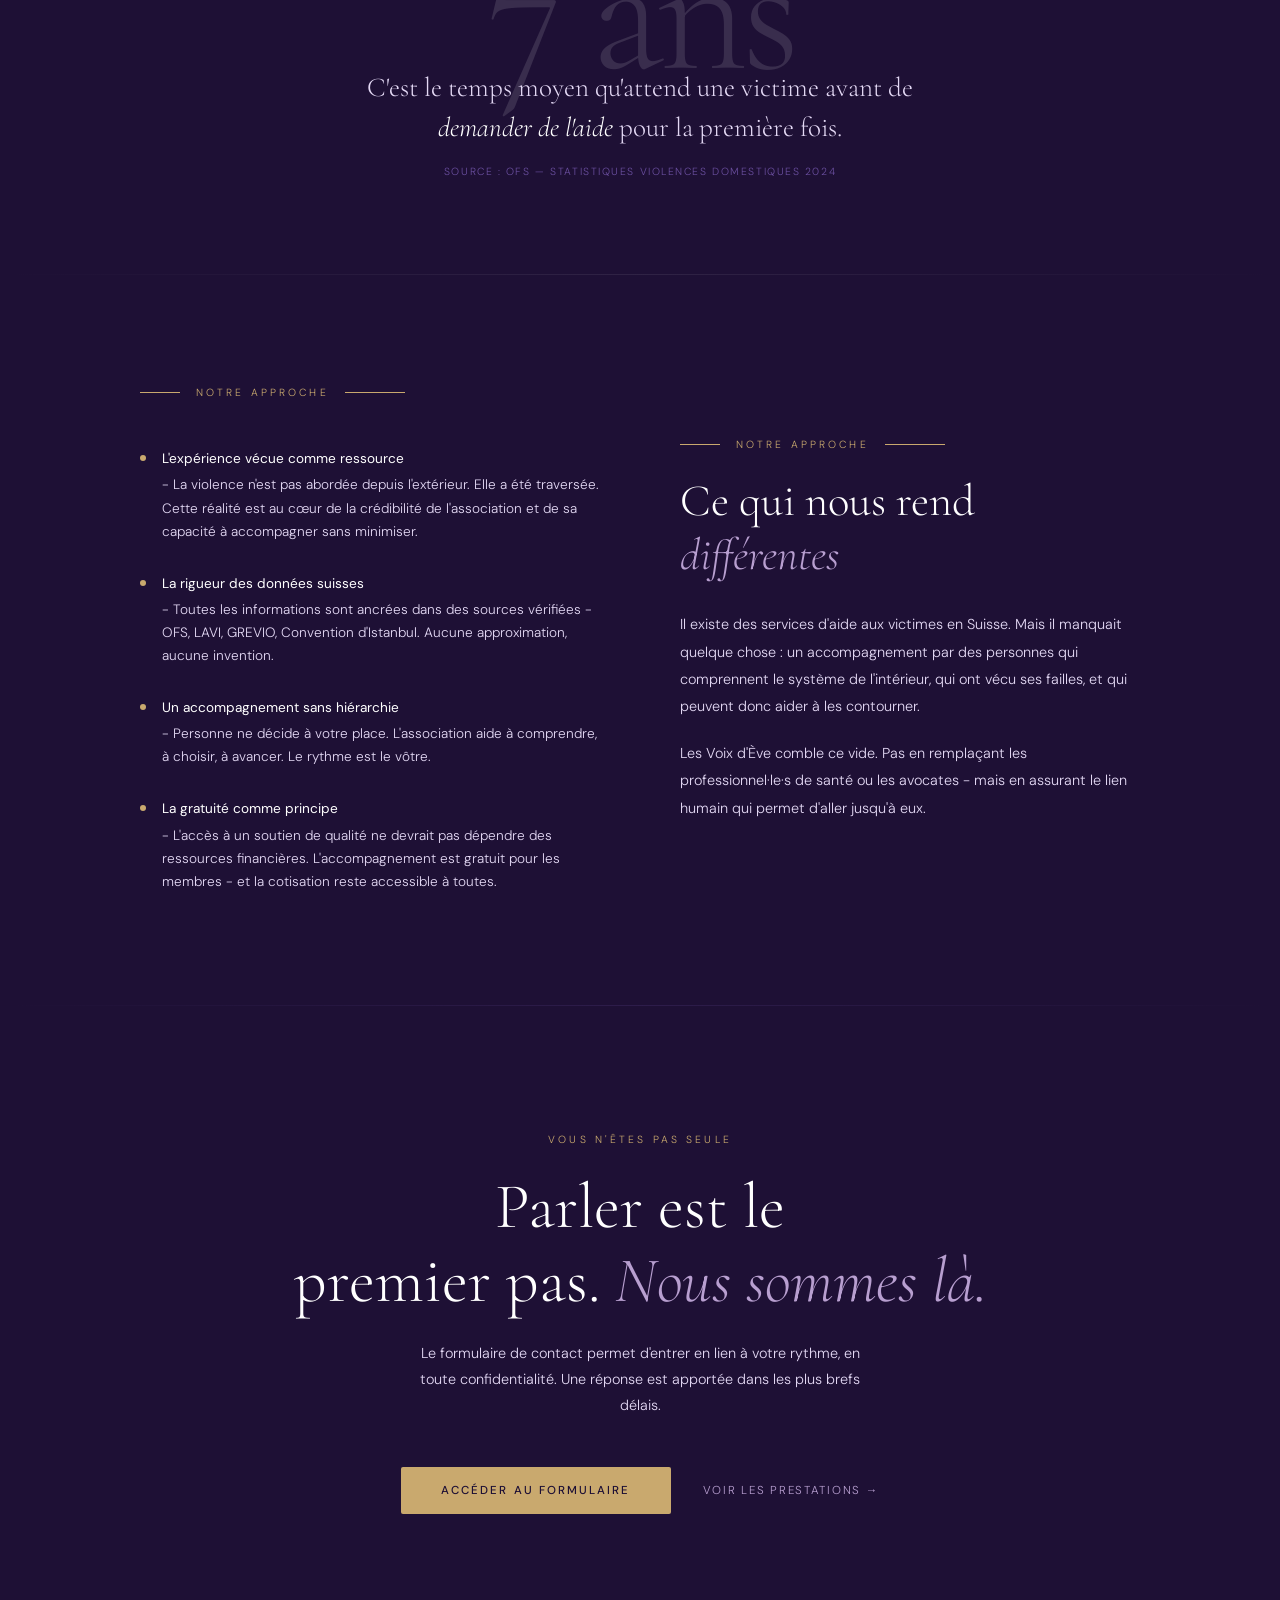
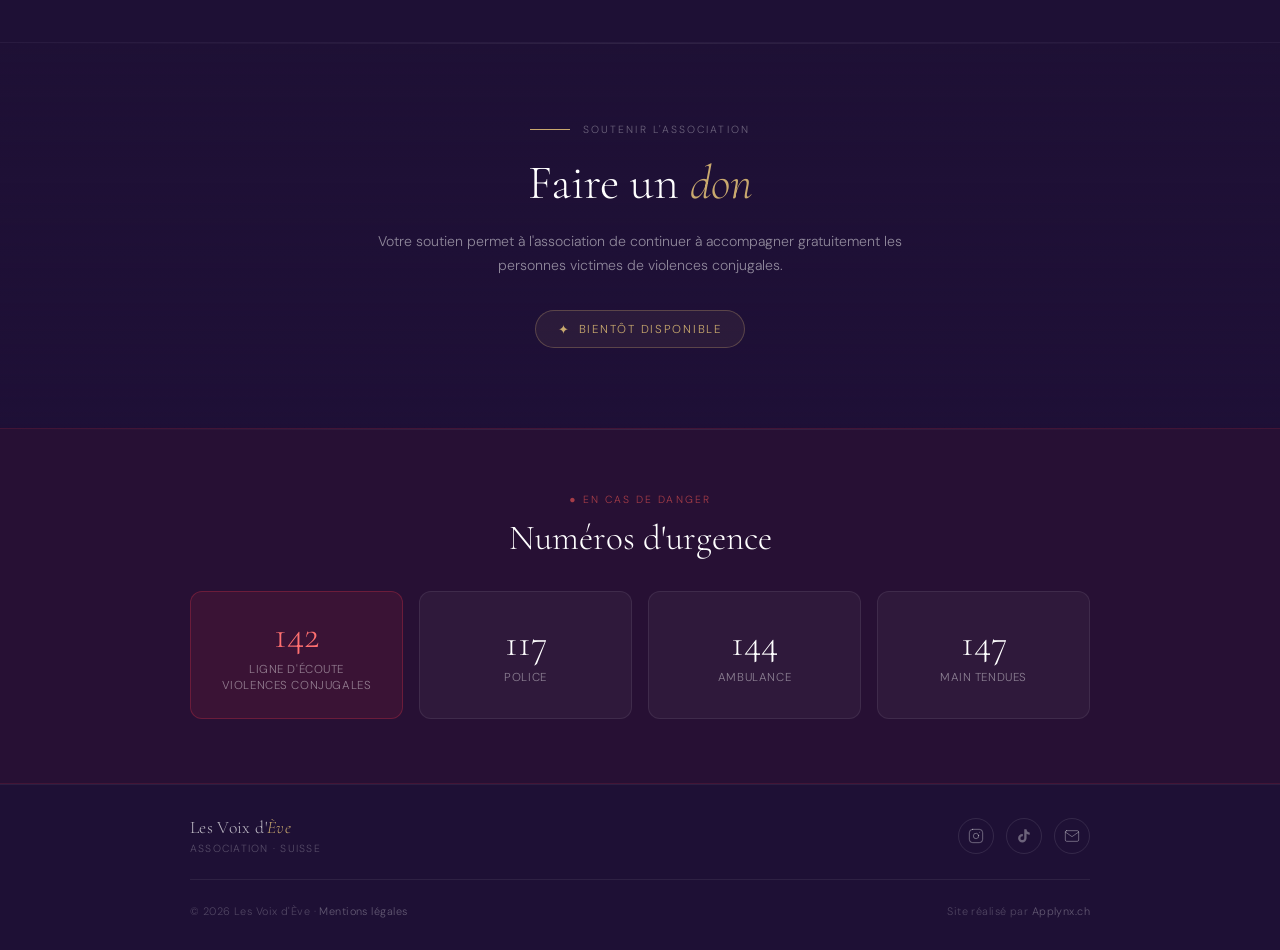
==== commit f025a917: "fix: enlever 'Valais' du footer sur toutes les pages" ====
--- a/index.html
+++ b/index.html
@@ -297,7 +297,7 @@
     <div class="footer-inner">
       <div class="footer-brand">
         <span class="footer-logo">Les Voix d'<em>Ève</em></span>
-        <span class="footer-tagline">Association · Valais, Suisse</span>
+        <span class="footer-tagline">Association · Suisse</span>
       </div>
       <div class="footer-links">
         <a href="https://www.instagram.com/lesvoixdeve" target="_blank" rel="noopener" class="footer-social-link" aria-label="Instagram">
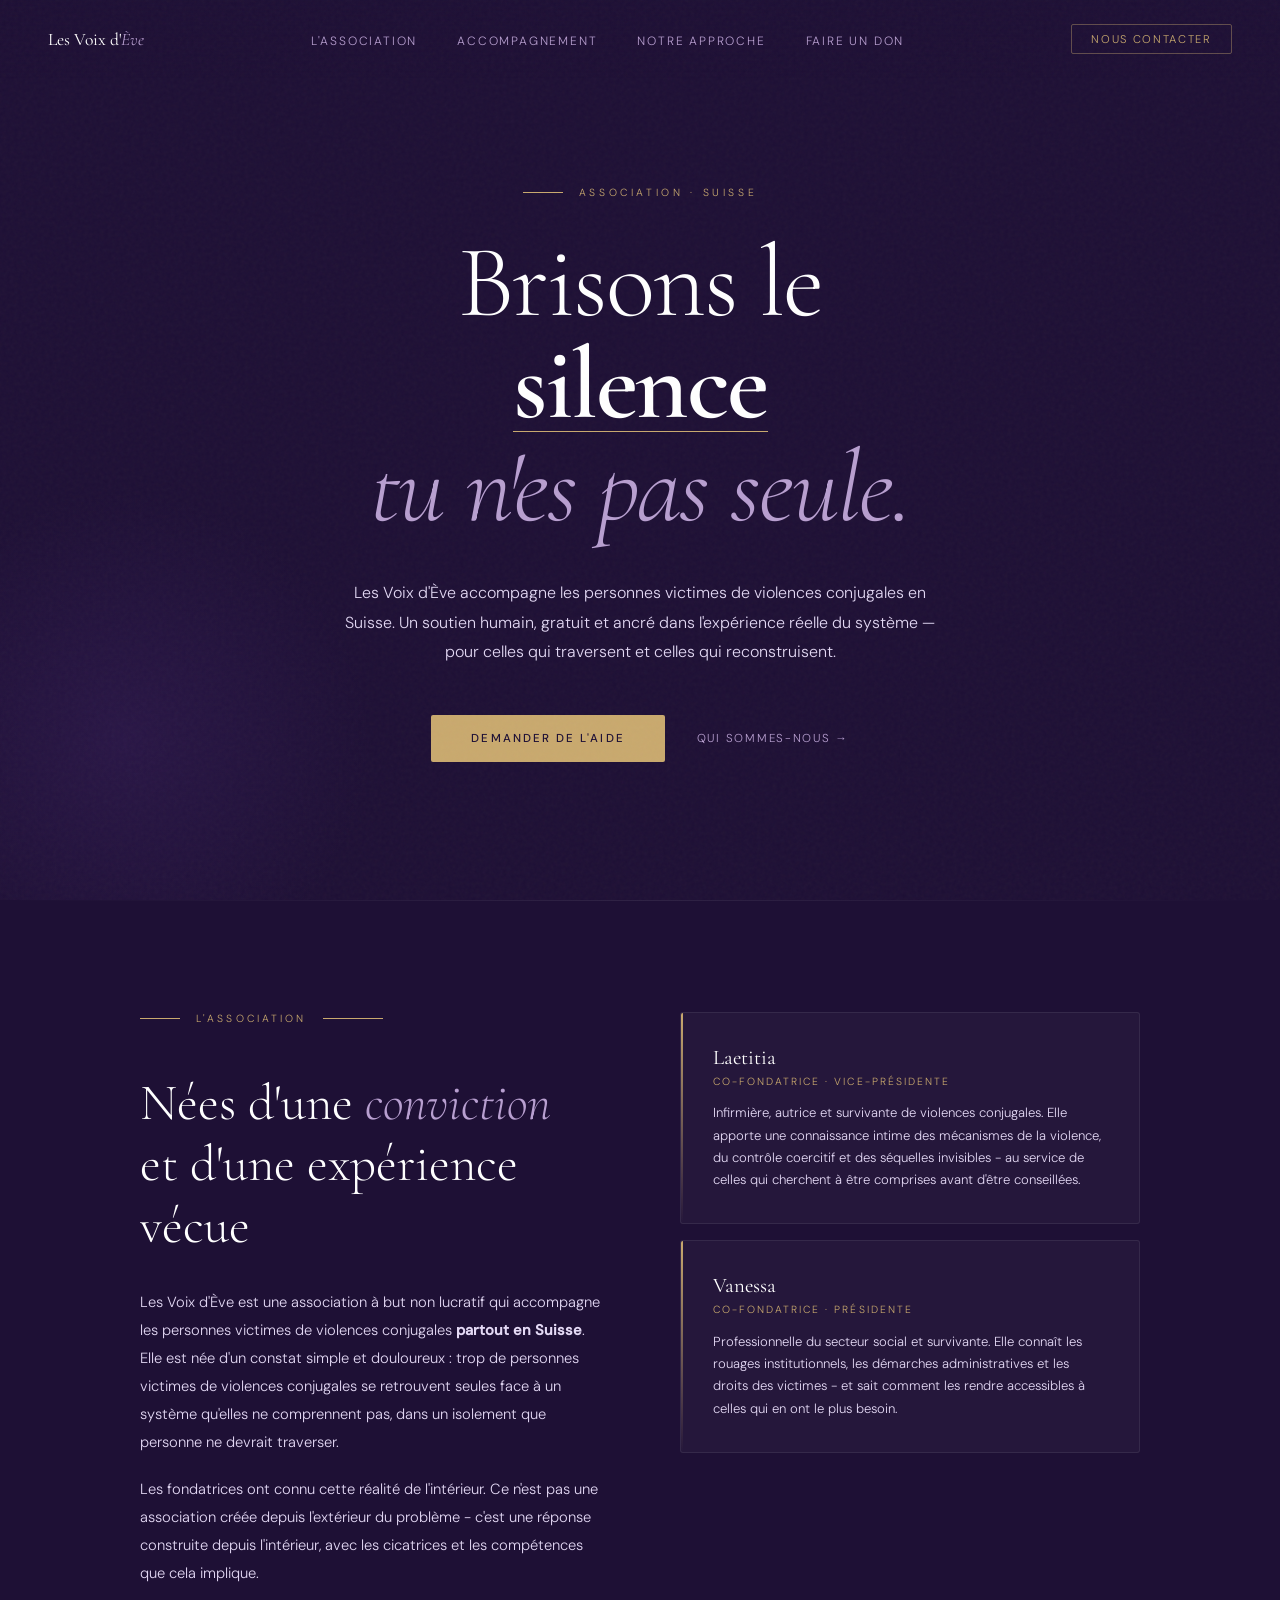
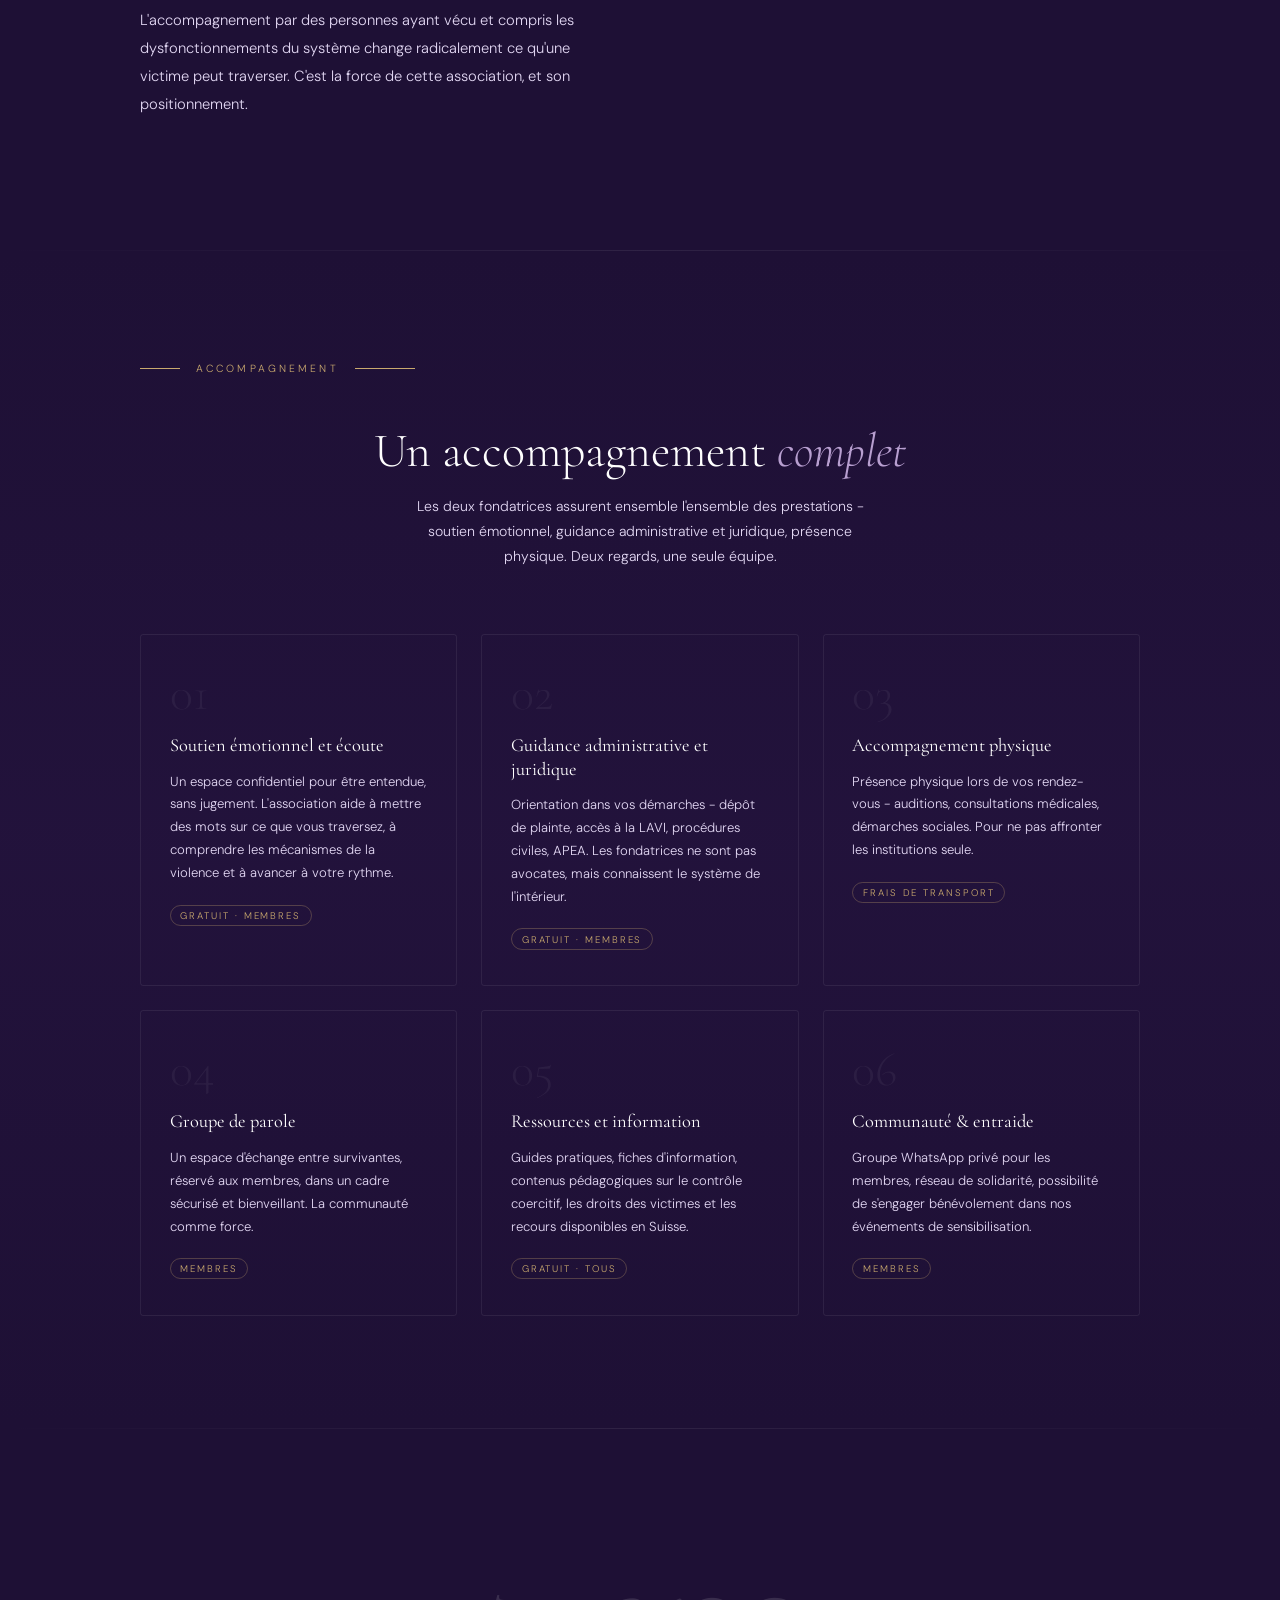
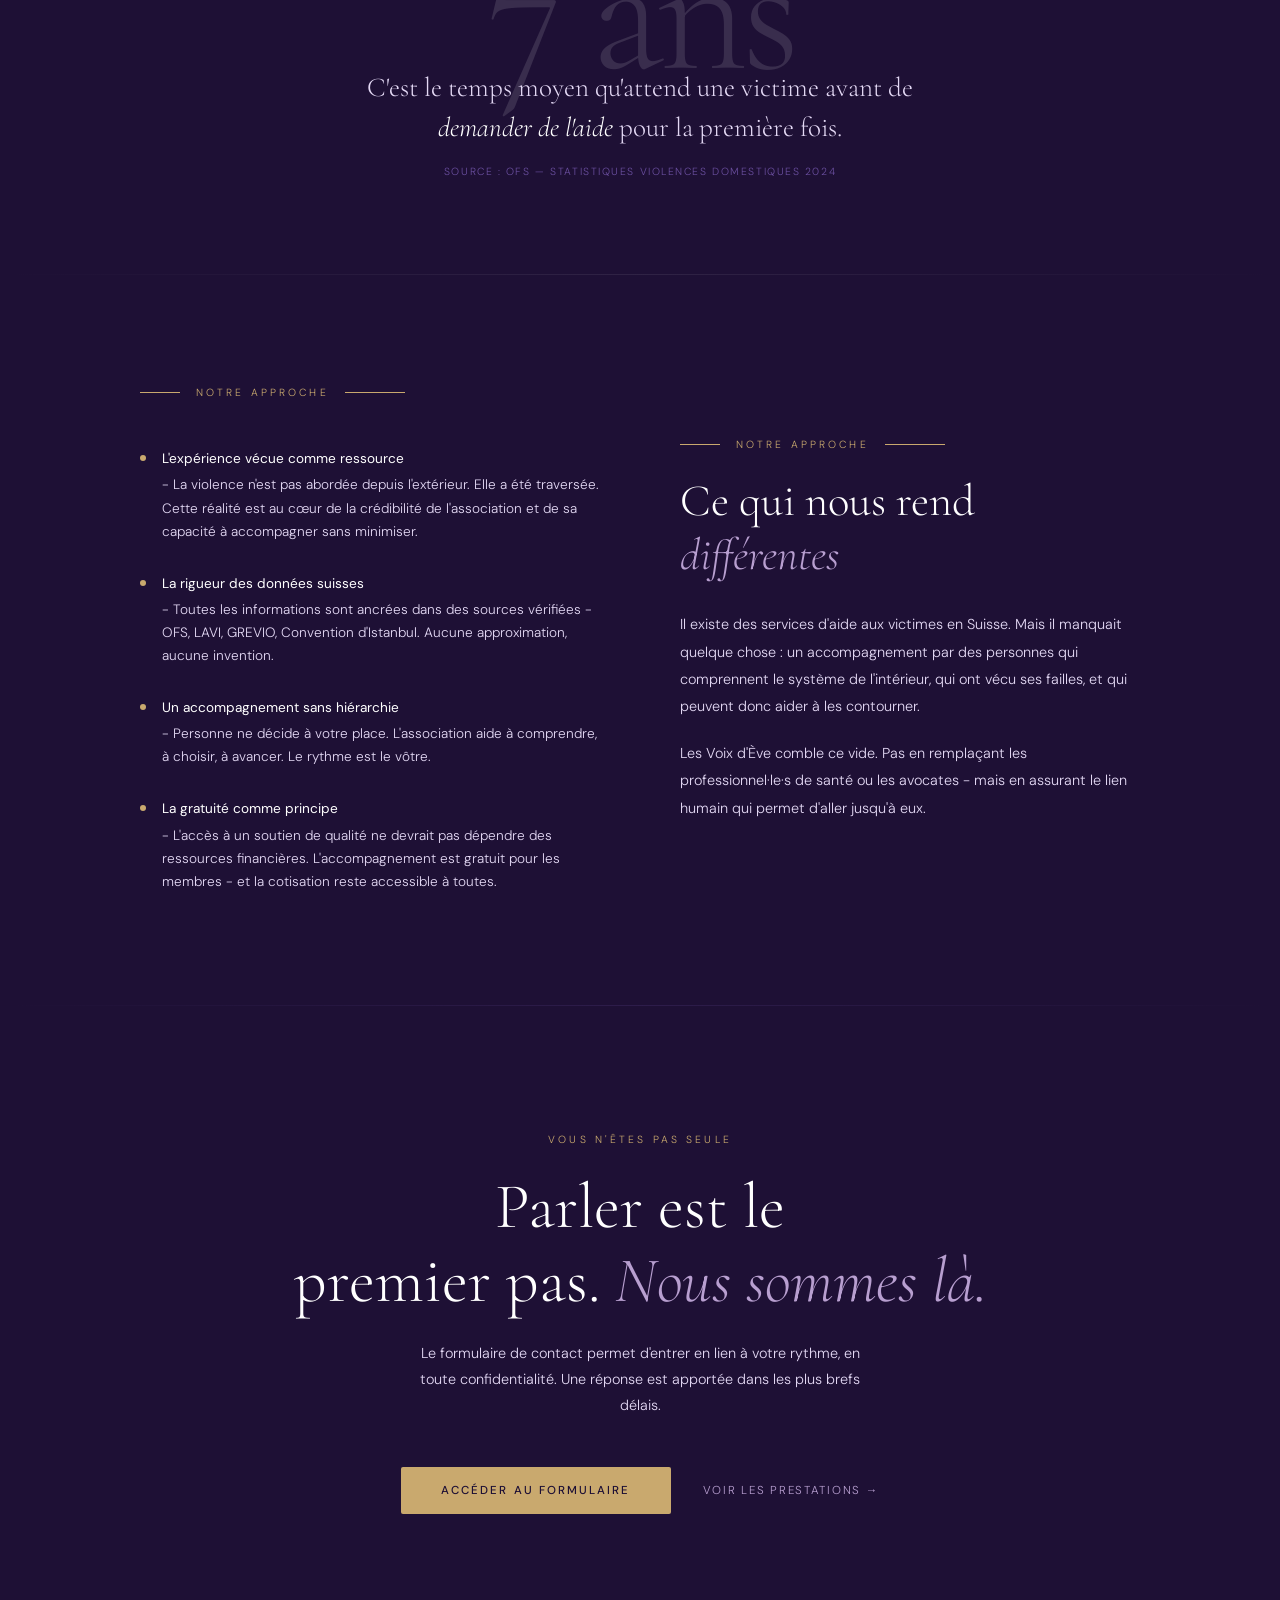
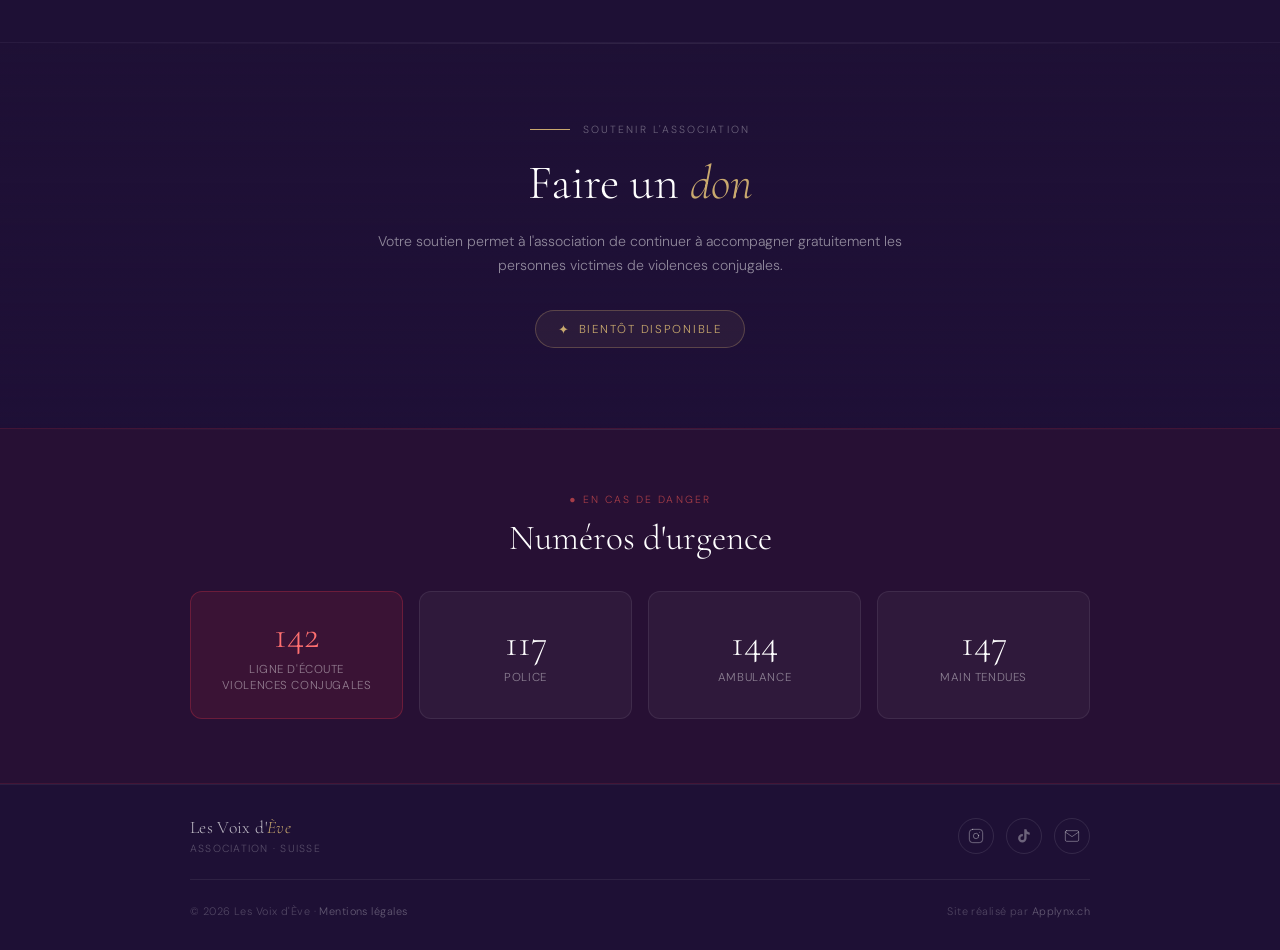
==== commit 20caf394: "fix: enlever toutes les mentions 'basée en Valais' - garder juste 'opérant partout en Suisse'" ====
--- a/index.html
+++ b/index.html
@@ -6,7 +6,7 @@
 
   <!-- SEO principal -->
   <title>Les Voix d'Ève – Accompagnement violences conjugales en Suisse</title>
-  <meta name="description" content="Les Voix d'Ève est une association basée en Valais qui accompagne gratuitement les victimes de violences conjugales partout en Suisse. Soutien émotionnel, guidance juridique et présence physique par des survivantes." />
+  <meta name="description" content="Les Voix d'Ève est une association qui accompagne gratuitement les victimes de violences conjugales partout en Suisse. Soutien émotionnel, guidance juridique et présence physique par des survivantes." />
   <meta name="keywords" content="violences conjugales Suisse, aide victimes violences conjugales, association violences conjugales, soutien victimes, LAVI, accompagnement juridique victimes, Les Voix d'Ève" />
   <meta name="author" content="Les Voix d'Ève" />
   <meta name="robots" content="index, follow" />
@@ -16,14 +16,14 @@
   <meta property="og:type" content="website" />
   <meta property="og:url" content="https://lesvoixdeve.ch/" />
   <meta property="og:title" content="Les Voix d'Ève – Accompagnement violences conjugales en Suisse" />
-  <meta property="og:description" content="Association basée en Valais qui accompagne gratuitement les victimes de violences conjugales partout en Suisse. Soutien émotionnel, guidance juridique, présence physique." />
+  <meta property="og:description" content="Association qui accompagne gratuitement les victimes de violences conjugales partout en Suisse. Soutien émotionnel, guidance juridique, présence physique." />
   <meta property="og:locale" content="fr_CH" />
   <meta property="og:site_name" content="Les Voix d'Ève" />
 
   <!-- Twitter Card -->
   <meta name="twitter:card" content="summary" />
   <meta name="twitter:title" content="Les Voix d'Ève – Accompagnement violences conjugales en Suisse" />
-  <meta name="twitter:description" content="Association basée en Valais qui accompagne gratuitement les victimes de violences conjugales partout en Suisse." />
+  <meta name="twitter:description" content="Association qui accompagne gratuitement les victimes de violences conjugales partout en Suisse." />
 
   <!-- Données structurées Schema.org -->
   <script type="application/ld+json">
@@ -34,7 +34,7 @@
     "alternateName": "Les Voix de Ve",
     "url": "https://lesvoixdeve.ch",
     "email": "lesvoixdeve@outlook.com",
-    "description": "Association à but non lucratif basée en Valais qui accompagne gratuitement les personnes victimes de violences conjugales partout en Suisse.",
+    "description": "Association à but non lucratif qui accompagne gratuitement les personnes victimes de violences conjugales partout en Suisse.",
     "foundingDate": "2026",
     "areaServed": {
       "@type": "Country",
@@ -120,7 +120,7 @@
           L'association
         </p>
         <h2 class="qui-title">Nées d'une <em>conviction</em> et d'une expérience vécue</h2>
-        <p class="qui-para">Les Voix d'Ève est une association à but non lucratif basée en Valais, qui accompagne les personnes victimes de violences conjugales <strong>partout en Suisse</strong>. Elle est née d'un constat simple et douloureux : trop de personnes victimes de violences conjugales se retrouvent seules face à un système qu'elles ne comprennent pas, dans un isolement que personne ne devrait traverser.</p>
+        <p class="qui-para">Les Voix d'Ève est une association à but non lucratif qui accompagne les personnes victimes de violences conjugales <strong>partout en Suisse</strong>. Elle est née d'un constat simple et douloureux : trop de personnes victimes de violences conjugales se retrouvent seules face à un système qu'elles ne comprennent pas, dans un isolement que personne ne devrait traverser.</p>
         <p class="qui-para">Les fondatrices ont connu cette réalité de l'intérieur. Ce n'est pas une association créée depuis l'extérieur du problème - c'est une réponse construite depuis l'intérieur, avec les cicatrices et les compétences que cela implique.</p>
         <p class="qui-para">L'accompagnement par des personnes ayant vécu et compris les dysfonctionnements du système change radicalement ce qu'une victime peut traverser. C'est la force de cette association, et son positionnement.</p>
       </div>
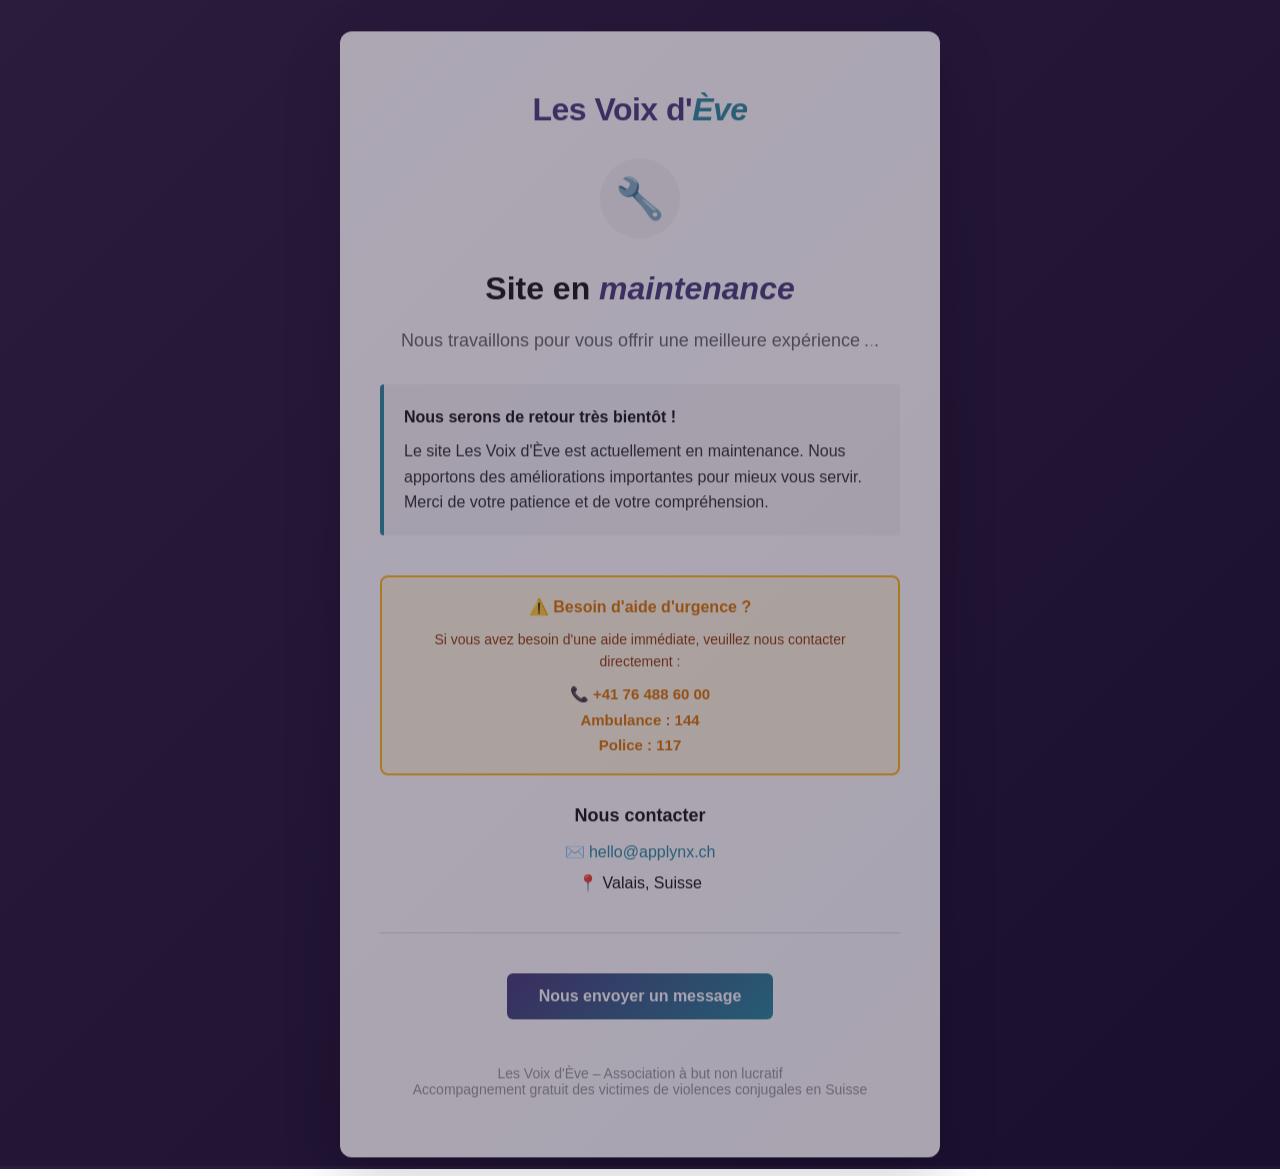
==== commit dc3ecbf6: "feat: ajouter page de maintenance professionnelle" ====
--- a/index.html
+++ b/index.html
@@ -2,321 +2,10 @@
 <html lang="fr">
 <head>
   <meta charset="UTF-8" />
-  <meta name="viewport" content="width=device-width, initial-scale=1.0" />
-
-  <!-- SEO principal -->
-  <title>Les Voix d'Ève – Accompagnement violences conjugales en Suisse</title>
-  <meta name="description" content="Les Voix d'Ève est une association qui accompagne gratuitement les victimes de violences conjugales partout en Suisse. Soutien émotionnel, guidance juridique et présence physique par des survivantes." />
-  <meta name="keywords" content="violences conjugales Suisse, aide victimes violences conjugales, association violences conjugales, soutien victimes, LAVI, accompagnement juridique victimes, Les Voix d'Ève" />
-  <meta name="author" content="Les Voix d'Ève" />
-  <meta name="robots" content="index, follow" />
-  <link rel="canonical" href="https://lesvoixdeve.ch/" />
-
-  <!-- Open Graph (partage réseaux sociaux) -->
-  <meta property="og:type" content="website" />
-  <meta property="og:url" content="https://lesvoixdeve.ch/" />
-  <meta property="og:title" content="Les Voix d'Ève – Accompagnement violences conjugales en Suisse" />
-  <meta property="og:description" content="Association qui accompagne gratuitement les victimes de violences conjugales partout en Suisse. Soutien émotionnel, guidance juridique, présence physique." />
-  <meta property="og:locale" content="fr_CH" />
-  <meta property="og:site_name" content="Les Voix d'Ève" />
-
-  <!-- Twitter Card -->
-  <meta name="twitter:card" content="summary" />
-  <meta name="twitter:title" content="Les Voix d'Ève – Accompagnement violences conjugales en Suisse" />
-  <meta name="twitter:description" content="Association qui accompagne gratuitement les victimes de violences conjugales partout en Suisse." />
-
-  <!-- Données structurées Schema.org -->
-  <script type="application/ld+json">
-  {
-    "@context": "https://schema.org",
-    "@type": "NGO",
-    "name": "Les Voix d'Ève",
-    "alternateName": "Les Voix de Ve",
-    "url": "https://lesvoixdeve.ch",
-    "email": "lesvoixdeve@outlook.com",
-    "description": "Association à but non lucratif qui accompagne gratuitement les personnes victimes de violences conjugales partout en Suisse.",
-    "foundingDate": "2026",
-    "areaServed": {
-      "@type": "Country",
-      "name": "Suisse"
-    },
-    "sameAs": [
-      "https://www.instagram.com/lesvoixdeve",
-      "https://www.tiktok.com/@lesvoixdeve"
-    ],
-    "contactPoint": {
-      "@type": "ContactPoint",
-      "email": "lesvoixdeve@outlook.com",
-      "contactType": "customer support",
-      "availableLanguage": "French"
-    },
-    "knowsAbout": [
-      "Violences conjugales",
-      "Aide aux victimes",
-      "LAVI",
-      "Soutien émotionnel",
-      "Guidance juridique"
-    ]
-  }
-  </script>
-
-  <!-- Hreflang -->
-  <link rel="alternate" hreflang="fr-CH" href="https://lesvoixdeve.ch/" />
-  <link rel="alternate" hreflang="fr" href="https://lesvoixdeve.ch/" />
-
-  <!-- Favicon -->
-  <link rel="icon" type="image/svg+xml" href="favicon.svg" />
-  <link rel="apple-touch-icon" href="favicon.svg" />
-
-  <!-- Polices locales (conformité LPD — aucun transfert vers Google) -->
-  <link rel="stylesheet" href="css/fonts.css" />
-  <link rel="stylesheet" href="css/style.css" />
+  <meta http-equiv="refresh" content="0;url=maintenance.html" />
+  <title>Redirection vers maintenance</title>
 </head>
 <body>
-
-  <!-- NAVIGATION -->
-  <nav class="nav" id="nav">
-    <a href="index.html" class="nav-logo">Les Voix d'<em>Ève</em></a>
-    <ul class="nav-links">
-      <li><a href="#qui">L'association</a></li>
-      <li><a href="#services">Accompagnement</a></li>
-      <li><a href="#pourquoi">Notre approche</a></li>
-      <li><a href="#don">Faire un don</a></li>
-    </ul>
-    <a href="contact.html" class="nav-cta">Nous contacter</a>
-    <button class="nav-burger" id="navBurger" aria-label="Menu">
-      <span></span><span></span><span></span>
-    </button>
-  </nav>
-
-  <!-- HERO -->
-  <section class="hero" id="hero">
-    <div class="hero-inner">
-      <p class="hero-eyebrow">
-        <span class="eyebrow-line"></span>
-        Association · Suisse
-      </p>
-      <h1 class="hero-title">
-        Brisons le<br>
-        <strong>silence</strong><br>
-        <em>tu n'es pas seule.</em>
-      </h1>
-      <p class="hero-desc">
-        Les Voix d'Ève accompagne les personnes victimes de violences conjugales en Suisse. Un soutien humain, gratuit et ancré dans l'expérience réelle du système — pour celles qui traversent et celles qui reconstruisent.
-      </p>
-      <div class="hero-btns">
-        <a href="contact.html" class="btn-primary">Demander de l'aide</a>
-        <a href="#qui" class="btn-ghost">Qui sommes-nous <span class="arrow">→</span></a>
-      </div>
-    </div>
-  </section>
-
-  <!-- QUI SOMMES-NOUS -->
-  <section class="section-qui" id="qui">
-    <div class="section-inner qui-grid">
-      <div class="qui-text">
-        <p class="section-eyebrow">
-          <span class="eyebrow-line"></span>
-          L'association
-        </p>
-        <h2 class="qui-title">Nées d'une <em>conviction</em> et d'une expérience vécue</h2>
-        <p class="qui-para">Les Voix d'Ève est une association à but non lucratif qui accompagne les personnes victimes de violences conjugales <strong>partout en Suisse</strong>. Elle est née d'un constat simple et douloureux : trop de personnes victimes de violences conjugales se retrouvent seules face à un système qu'elles ne comprennent pas, dans un isolement que personne ne devrait traverser.</p>
-        <p class="qui-para">Les fondatrices ont connu cette réalité de l'intérieur. Ce n'est pas une association créée depuis l'extérieur du problème - c'est une réponse construite depuis l'intérieur, avec les cicatrices et les compétences que cela implique.</p>
-        <p class="qui-para">L'accompagnement par des personnes ayant vécu et compris les dysfonctionnements du système change radicalement ce qu'une victime peut traverser. C'est la force de cette association, et son positionnement.</p>
-      </div>
-      <div class="qui-cards">
-        <div class="fondatrices-card">
-          <p class="fondatrice-name">Laetitia</p>
-          <p class="fondatrice-role">Co-fondatrice · Vice-présidente</p>
-          <p class="fondatrice-desc">Infirmière, autrice et survivante de violences conjugales. Elle apporte une connaissance intime des mécanismes de la violence, du contrôle coercitif et des séquelles invisibles - au service de celles qui cherchent à être comprises avant d'être conseillées.</p>
-        </div>
-        <div class="fondatrices-card">
-          <p class="fondatrice-name">Vanessa</p>
-          <p class="fondatrice-role">Co-fondatrice · Présidente</p>
-          <p class="fondatrice-desc">Professionnelle du secteur social et survivante. Elle connaît les rouages institutionnels, les démarches administratives et les droits des victimes - et sait comment les rendre accessibles à celles qui en ont le plus besoin.</p>
-        </div>
-      </div>
-    </div>
-  </section>
-
-  <!-- SERVICES -->
-  <section class="section-services" id="services">
-    <div class="section-inner">
-      <p class="section-eyebrow">
-        <span class="eyebrow-line"></span>
-        Accompagnement
-      </p>
-      <h2 class="services-title">Un accompagnement <em>complet</em></h2>
-      <p class="services-intro">Les deux fondatrices assurent ensemble l'ensemble des prestations - soutien émotionnel, guidance administrative et juridique, présence physique. Deux regards, une seule équipe.</p>
-      <div class="services-grid">
-        <div class="service-card">
-          <span class="service-num">01</span>
-          <h3 class="service-title">Soutien émotionnel et écoute</h3>
-          <p class="service-desc">Un espace confidentiel pour être entendue, sans jugement. L'association aide à mettre des mots sur ce que vous traversez, à comprendre les mécanismes de la violence et à avancer à votre rythme.</p>
-          <span class="service-tag">Gratuit · Membres</span>
-        </div>
-        <div class="service-card">
-          <span class="service-num">02</span>
-          <h3 class="service-title">Guidance administrative et juridique</h3>
-          <p class="service-desc">Orientation dans vos démarches - dépôt de plainte, accès à la LAVI, procédures civiles, APEA. Les fondatrices ne sont pas avocates, mais connaissent le système de l'intérieur.</p>
-          <span class="service-tag">Gratuit · Membres</span>
-        </div>
-        <div class="service-card">
-          <span class="service-num">03</span>
-          <h3 class="service-title">Accompagnement physique</h3>
-          <p class="service-desc">Présence physique lors de vos rendez-vous - auditions, consultations médicales, démarches sociales. Pour ne pas affronter les institutions seule.</p>
-          <span class="service-tag">Frais de transport</span>
-        </div>
-        <div class="service-card">
-          <span class="service-num">04</span>
-          <h3 class="service-title">Groupe de parole</h3>
-          <p class="service-desc">Un espace d'échange entre survivantes, réservé aux membres, dans un cadre sécurisé et bienveillant. La communauté comme force.</p>
-          <span class="service-tag">Membres</span>
-        </div>
-        <div class="service-card">
-          <span class="service-num">05</span>
-          <h3 class="service-title">Ressources et information</h3>
-          <p class="service-desc">Guides pratiques, fiches d'information, contenus pédagogiques sur le contrôle coercitif, les droits des victimes et les recours disponibles en Suisse.</p>
-          <span class="service-tag">Gratuit · Tous</span>
-        </div>
-        <div class="service-card">
-          <span class="service-num">06</span>
-          <h3 class="service-title">Communauté &amp; entraide</h3>
-          <p class="service-desc">Groupe WhatsApp privé pour les membres, réseau de solidarité, possibilité de s'engager bénévolement dans nos événements de sensibilisation.</p>
-          <span class="service-tag">Membres</span>
-        </div>
-      </div>
-    </div>
-  </section>
-
-  <!-- STATISTIQUE CHOC -->
-  <section class="section-stat">
-    <div class="stat-bg-num">7 ans</div>
-    <div class="stat-content">
-      <p class="stat-text">C'est le temps moyen qu'attend une victime avant de <em>demander de l'aide</em> pour la première fois.</p>
-      <p class="stat-source">Source : OFS — Statistiques violences domestiques 2024</p>
-    </div>
-  </section>
-
-  <!-- NOTRE APPROCHE -->
-  <section class="section-approche" id="pourquoi">
-    <div class="section-inner approche-grid">
-      <div class="approche-piliers">
-        <p class="section-eyebrow">
-          <span class="eyebrow-line"></span>
-          Notre approche
-        </p>
-        <ul class="piliers-list">
-          <li class="pilier-item">
-            <span class="pilier-dot"></span>
-            <span><strong>L'expérience vécue comme ressource</strong> - La violence n'est pas abordée depuis l'extérieur. Elle a été traversée. Cette réalité est au cœur de la crédibilité de l'association et de sa capacité à accompagner sans minimiser.</span>
-          </li>
-          <li class="pilier-item">
-            <span class="pilier-dot"></span>
-            <span><strong>La rigueur des données suisses</strong> - Toutes les informations sont ancrées dans des sources vérifiées - OFS, LAVI, GREVIO, Convention d'Istanbul. Aucune approximation, aucune invention.</span>
-          </li>
-          <li class="pilier-item">
-            <span class="pilier-dot"></span>
-            <span><strong>Un accompagnement sans hiérarchie</strong> - Personne ne décide à votre place. L'association aide à comprendre, à choisir, à avancer. Le rythme est le vôtre.</span>
-          </li>
-          <li class="pilier-item">
-            <span class="pilier-dot"></span>
-            <span><strong>La gratuité comme principe</strong> - L'accès à un soutien de qualité ne devrait pas dépendre des ressources financières. L'accompagnement est gratuit pour les membres - et la cotisation reste accessible à toutes.</span>
-          </li>
-        </ul>
-      </div>
-      <div class="approche-texte">
-        <p class="section-eyebrow approche-eyebrow">
-          <span class="eyebrow-line"></span>
-          Notre approche
-        </p>
-        <h2 class="approche-title">Ce qui nous rend <em>différentes</em></h2>
-        <p class="approche-para">Il existe des services d'aide aux victimes en Suisse. Mais il manquait quelque chose : un accompagnement par des personnes qui comprennent le système de l'intérieur, qui ont vécu ses failles, et qui peuvent donc aider à les contourner.</p>
-        <p class="approche-para">Les Voix d'Ève comble ce vide. Pas en remplaçant les professionnel·le·s de santé ou les avocates - mais en assurant le lien humain qui permet d'aller jusqu'à eux.</p>
-      </div>
-    </div>
-  </section>
-
-  <!-- CTA FINAL -->
-  <section class="section-cta">
-    <div class="cta-inner">
-      <p class="cta-eyebrow">Vous n'êtes pas seule</p>
-      <h2 class="cta-title">Parler est le<br>premier pas. <em>Nous sommes là.</em></h2>
-      <p class="cta-sub">Le formulaire de contact permet d'entrer en lien à votre rythme, en toute confidentialité. Une réponse est apportée dans les plus brefs délais.</p>
-      <div class="cta-btns">
-        <a href="contact.html" class="btn-primary">Accéder au formulaire</a>
-        <a href="prestations.html" class="btn-ghost">Voir les prestations <span class="arrow">→</span></a>
-      </div>
-    </div>
-  </section>
-
-  <!-- DON -->
-  <section class="section-don" id="don">
-    <div class="don-inner">
-      <p class="don-eyebrow">
-        <span class="eyebrow-line"></span>
-        Soutenir l'association
-      </p>
-      <h2 class="don-title">Faire un <em>don</em></h2>
-      <p class="don-sub">Votre soutien permet à l'association de continuer à accompagner gratuitement les personnes victimes de violences conjugales.</p>
-      <div class="don-badge">
-        <span class="don-badge-icon">✦</span>
-        <span class="don-badge-text">Bientôt disponible</span>
-      </div>
-    </div>
-  </section>
-
-  <!-- URGENCES -->
-  <section class="section-urgences" id="urgences">
-    <div class="urgences-inner">
-      <p class="urgences-eyebrow">&#9679; En cas de danger</p>
-      <h2 class="urgences-title">Numéros d'urgence</h2>
-      <div class="urgences-grid">
-        <a href="tel:142" class="urgence-card urgence-card--primary">
-          <span class="urgence-num">142</span>
-          <span class="urgence-label">Ligne d'écoute<br>violences conjugales</span>
-        </a>
-        <a href="tel:117" class="urgence-card">
-          <span class="urgence-num">117</span>
-          <span class="urgence-label">Police</span>
-        </a>
-        <a href="tel:144" class="urgence-card">
-          <span class="urgence-num">144</span>
-          <span class="urgence-label">Ambulance</span>
-        </a>
-        <a href="tel:147" class="urgence-card">
-          <span class="urgence-num">147</span>
-          <span class="urgence-label">Main Tendues</span>
-        </a>
-      </div>
-    </div>
-  </section>
-
-  <!-- FOOTER -->
-  <footer class="site-footer">
-    <div class="footer-inner">
-      <div class="footer-brand">
-        <span class="footer-logo">Les Voix d'<em>Ève</em></span>
-        <span class="footer-tagline">Association · Suisse</span>
-      </div>
-      <div class="footer-links">
-        <a href="https://www.instagram.com/lesvoixdeve" target="_blank" rel="noopener" class="footer-social-link" aria-label="Instagram">
-          <svg xmlns="http://www.w3.org/2000/svg" width="16" height="16" viewBox="0 0 24 24" fill="none" stroke="currentColor" stroke-width="1.5" stroke-linecap="round" stroke-linejoin="round"><rect x="2" y="2" width="20" height="20" rx="5" ry="5"/><path d="M16 11.37A4 4 0 1 1 12.63 8 4 4 0 0 1 16 11.37z"/><line x1="17.5" y1="6.5" x2="17.51" y2="6.5"/></svg>
-        </a>
-        <a href="https://www.tiktok.com/@lesvoixdeve" target="_blank" rel="noopener" class="footer-social-link" aria-label="TikTok">
-          <svg xmlns="http://www.w3.org/2000/svg" width="16" height="16" viewBox="0 0 24 24" fill="currentColor"><path d="M19.59 6.69a4.83 4.83 0 0 1-3.77-4.25V2h-3.45v13.67a2.89 2.89 0 0 1-2.88 2.5 2.89 2.89 0 0 1-2.89-2.89 2.89 2.89 0 0 1 2.89-2.89c.28 0 .54.04.79.1V9.01a6.33 6.33 0 0 0-.79-.05 6.34 6.34 0 0 0-6.34 6.34 6.34 6.34 0 0 0 6.34 6.34 6.34 6.34 0 0 0 6.33-6.34V8.69a8.18 8.18 0 0 0 4.78 1.52V6.76a4.85 4.85 0 0 1-1.01-.07z"/></svg>
-        </a>
-        <a href="mailto:lesvoixdeve@outlook.com" class="footer-social-link" aria-label="Email">
-          <svg xmlns="http://www.w3.org/2000/svg" width="16" height="16" viewBox="0 0 24 24" fill="none" stroke="currentColor" stroke-width="1.5" stroke-linecap="round" stroke-linejoin="round"><path d="M4 4h16c1.1 0 2 .9 2 2v12c0 1.1-.9 2-2 2H4c-1.1 0-2-.9-2-2V6c0-1.1.9-2 2-2z"/><polyline points="22,6 12,13 2,6"/></svg>
-        </a>
-      </div>
-    </div>
-    <div class="footer-bottom">
-      <span>© 2026 Les Voix d'Ève · <a href="mentions-legales.html">Mentions légales</a></span>
-      <span>Site réalisé par <a href="https://applynx.ch" target="_blank" rel="noopener">Applynx.ch</a></span>
-    </div>
-  </footer>
-
-  <script src="js/main.js"></script>
+  <p>Redirection en cours...</p>
 </body>
 </html>
